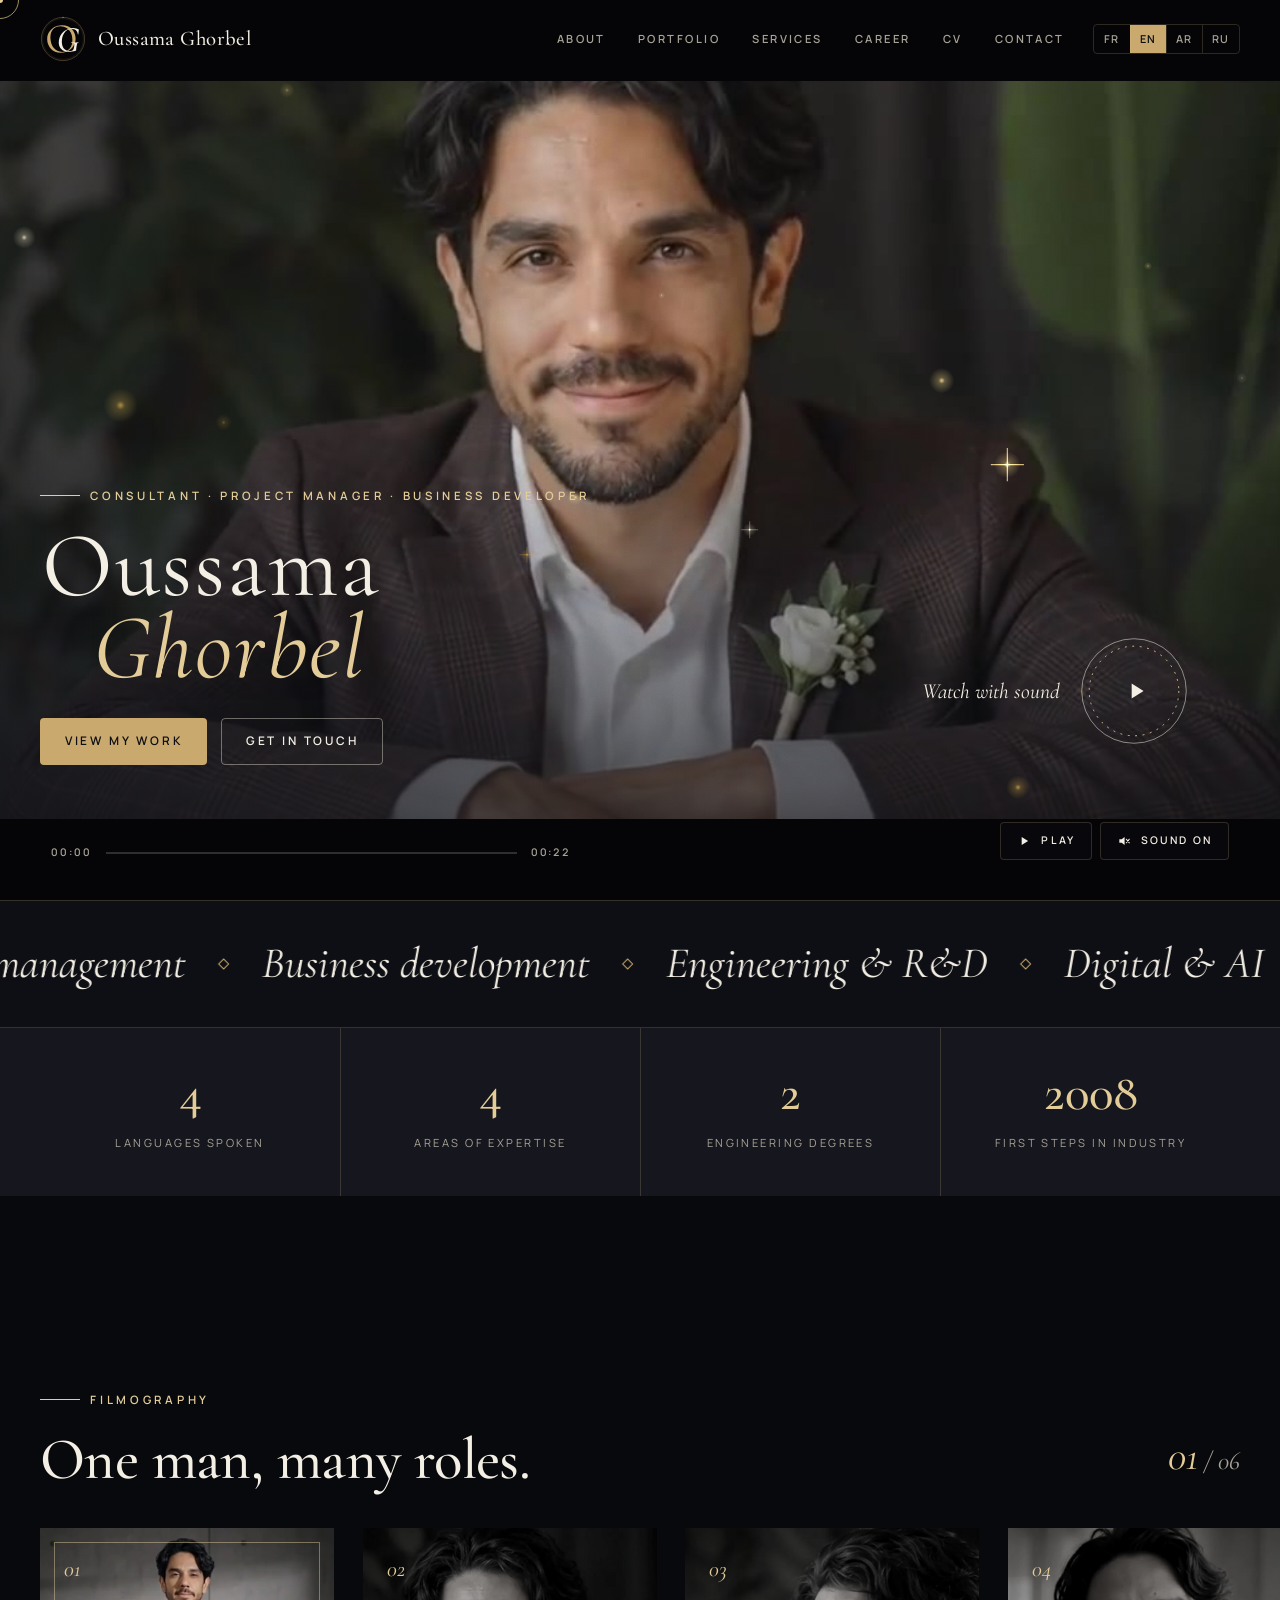
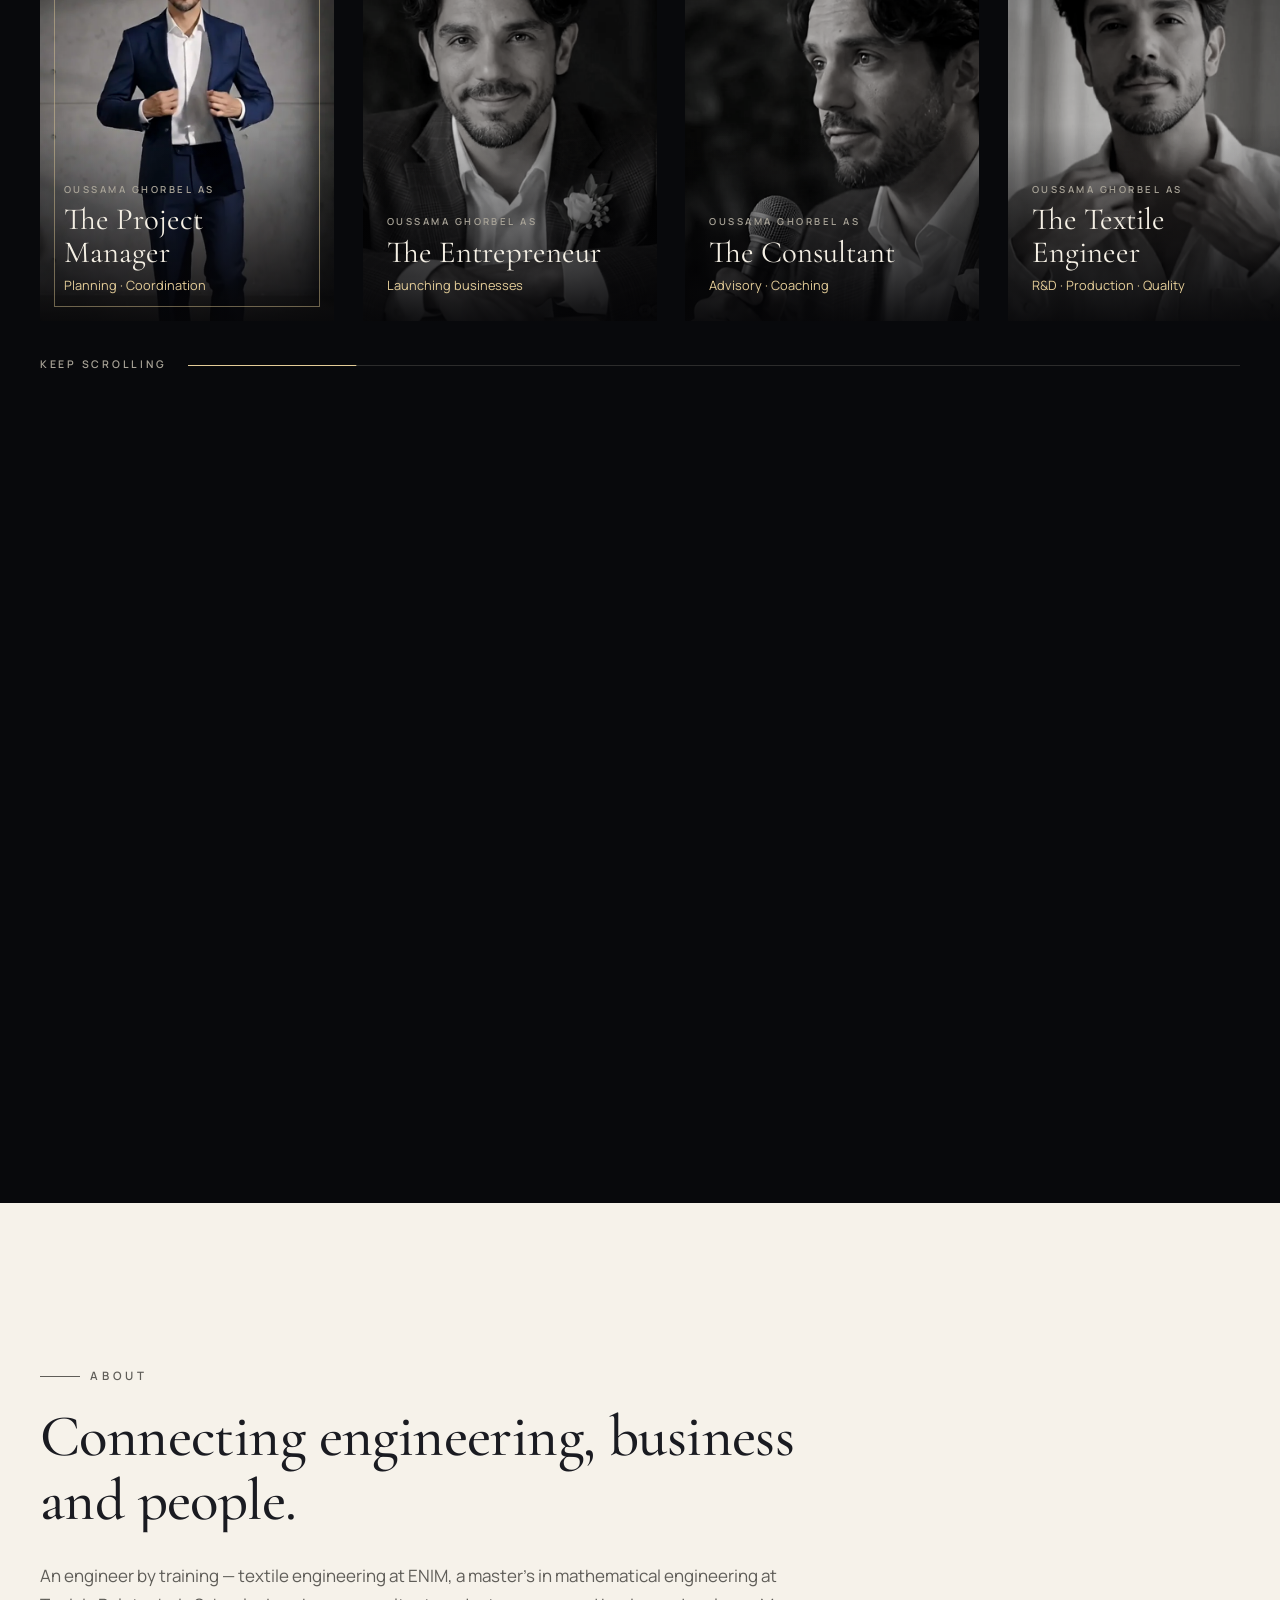
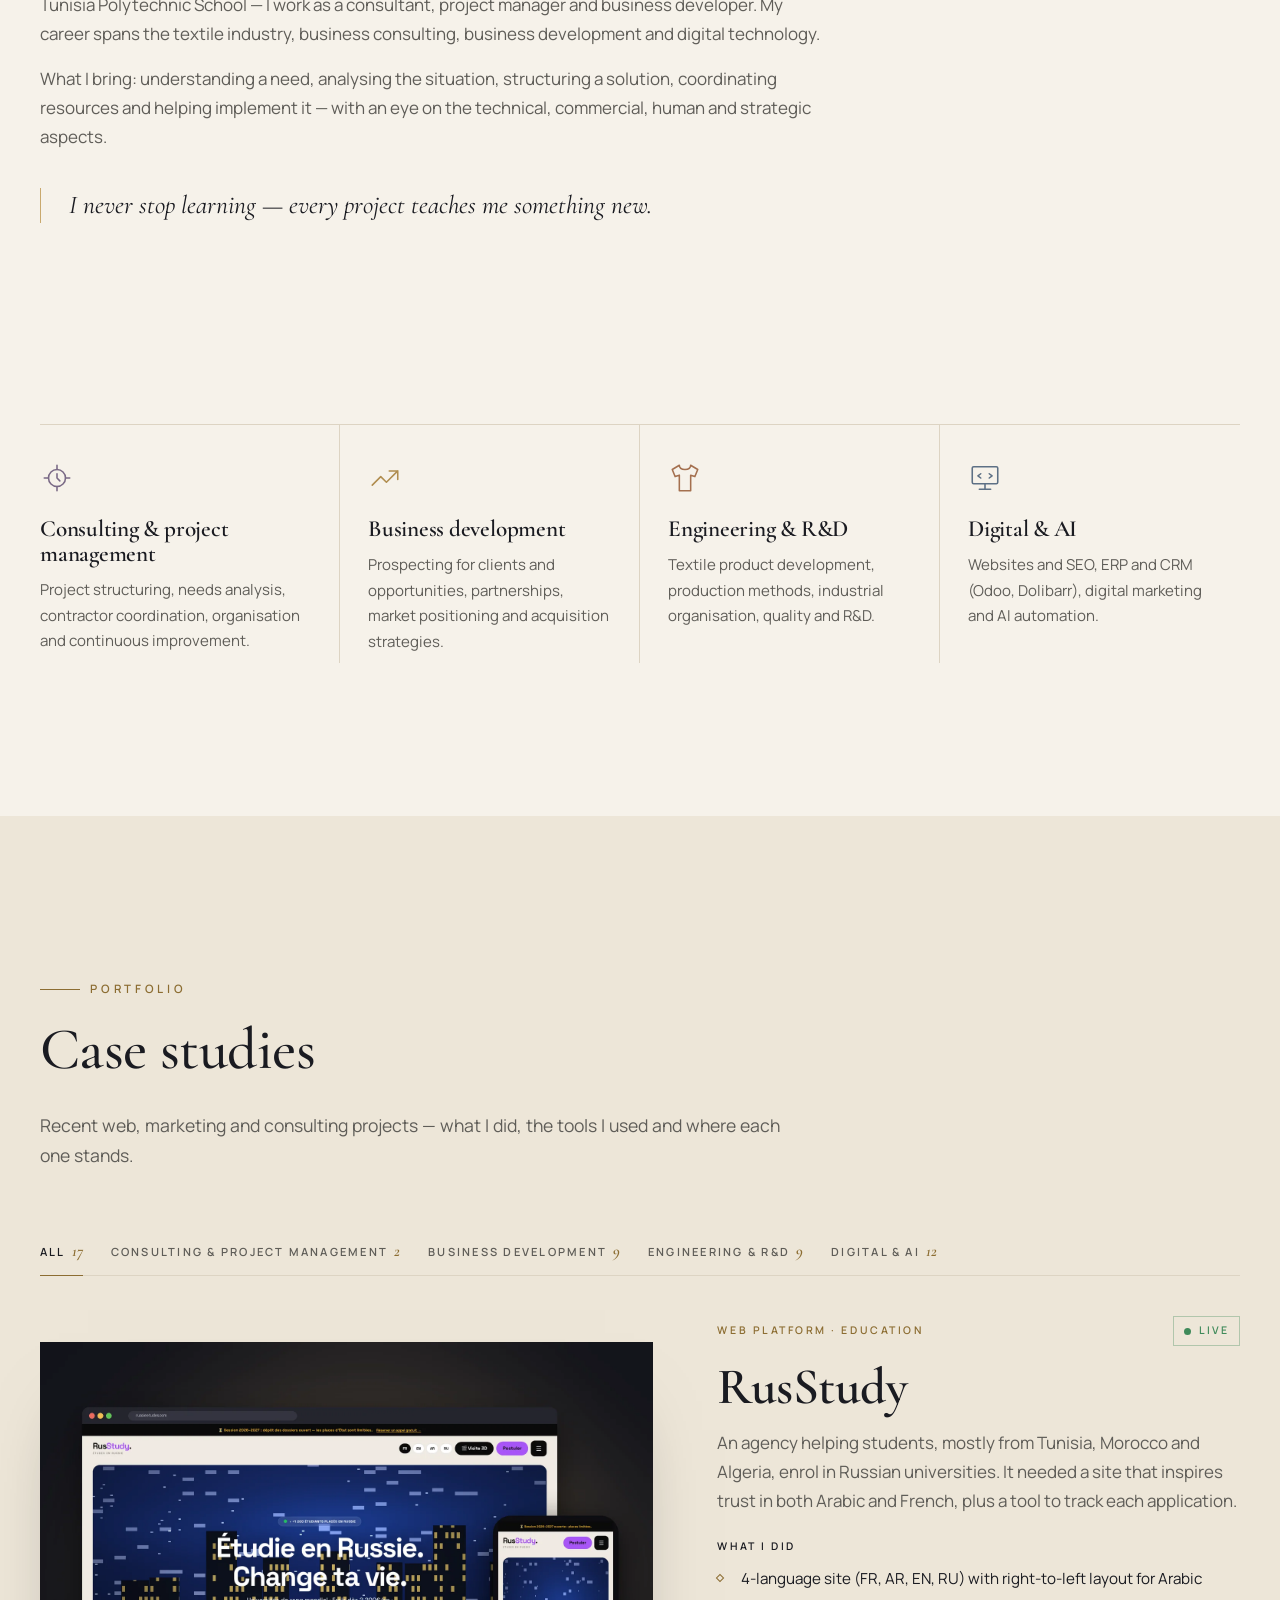
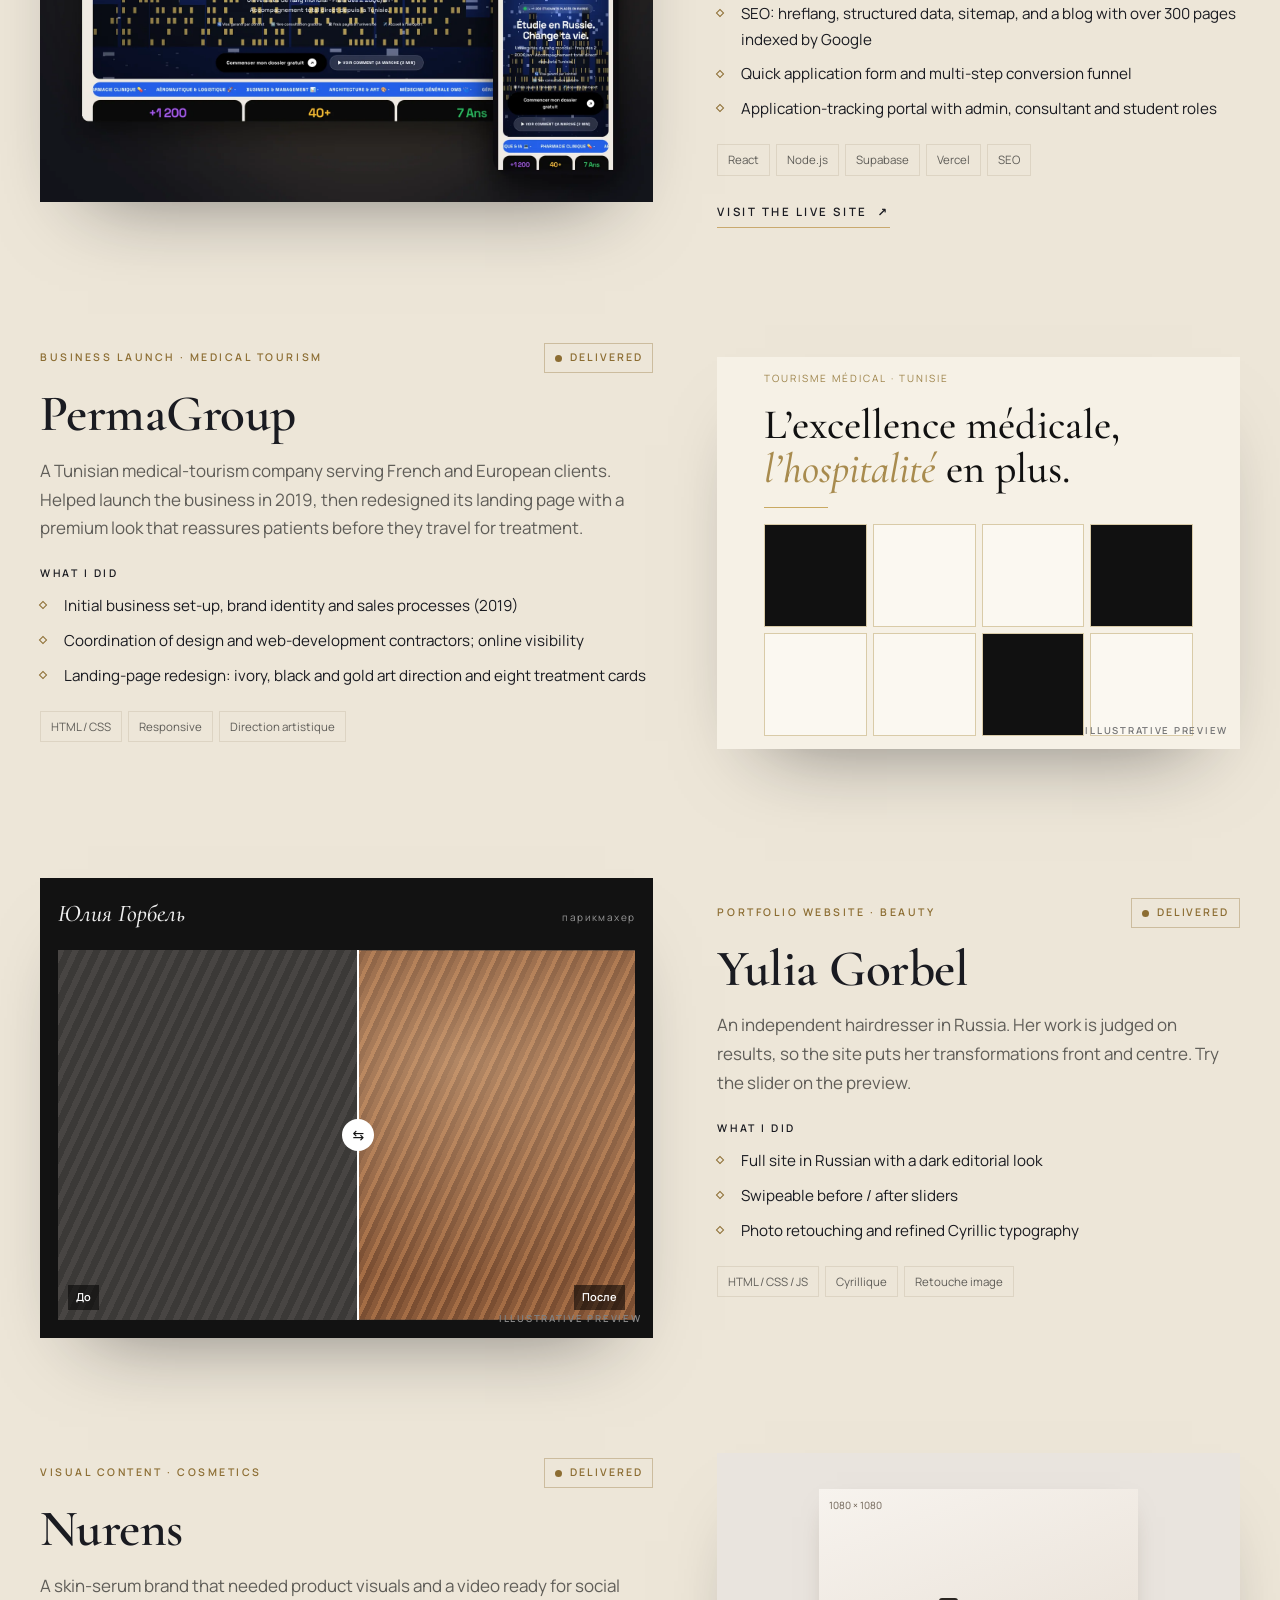
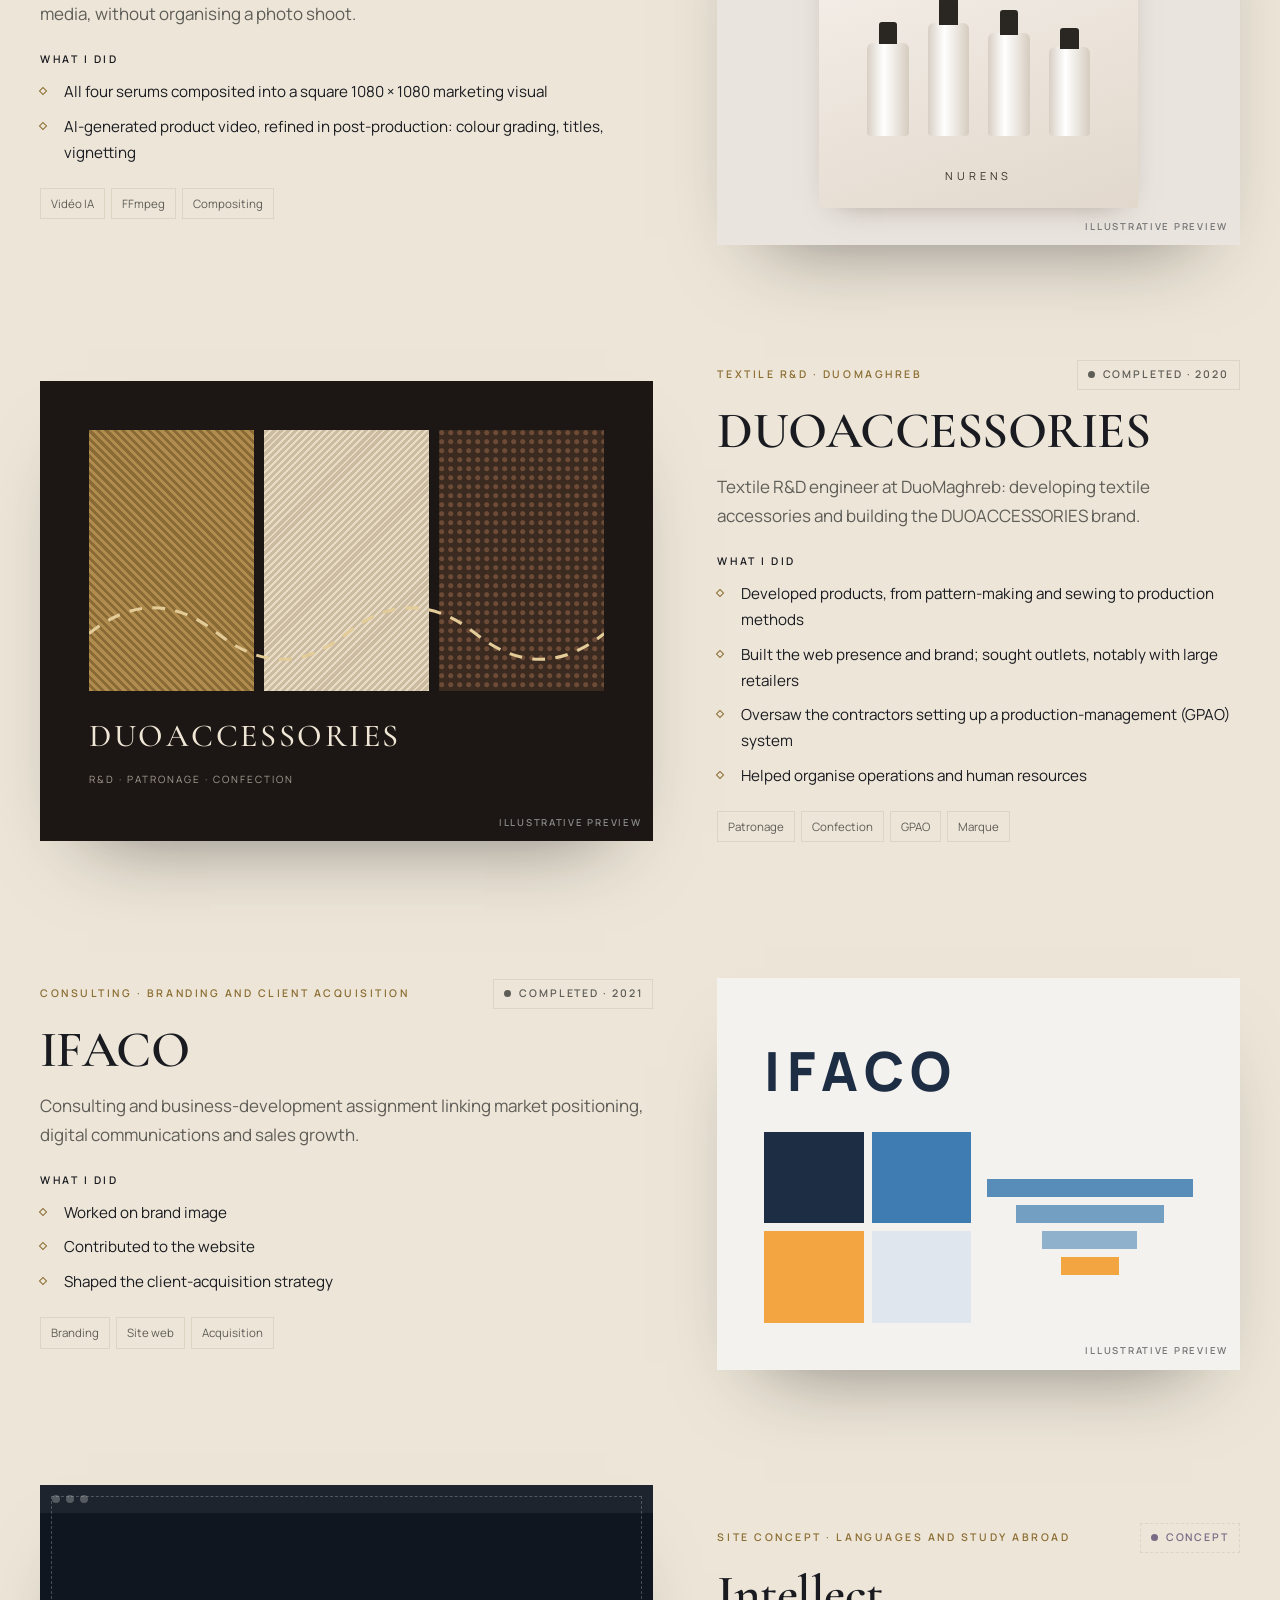
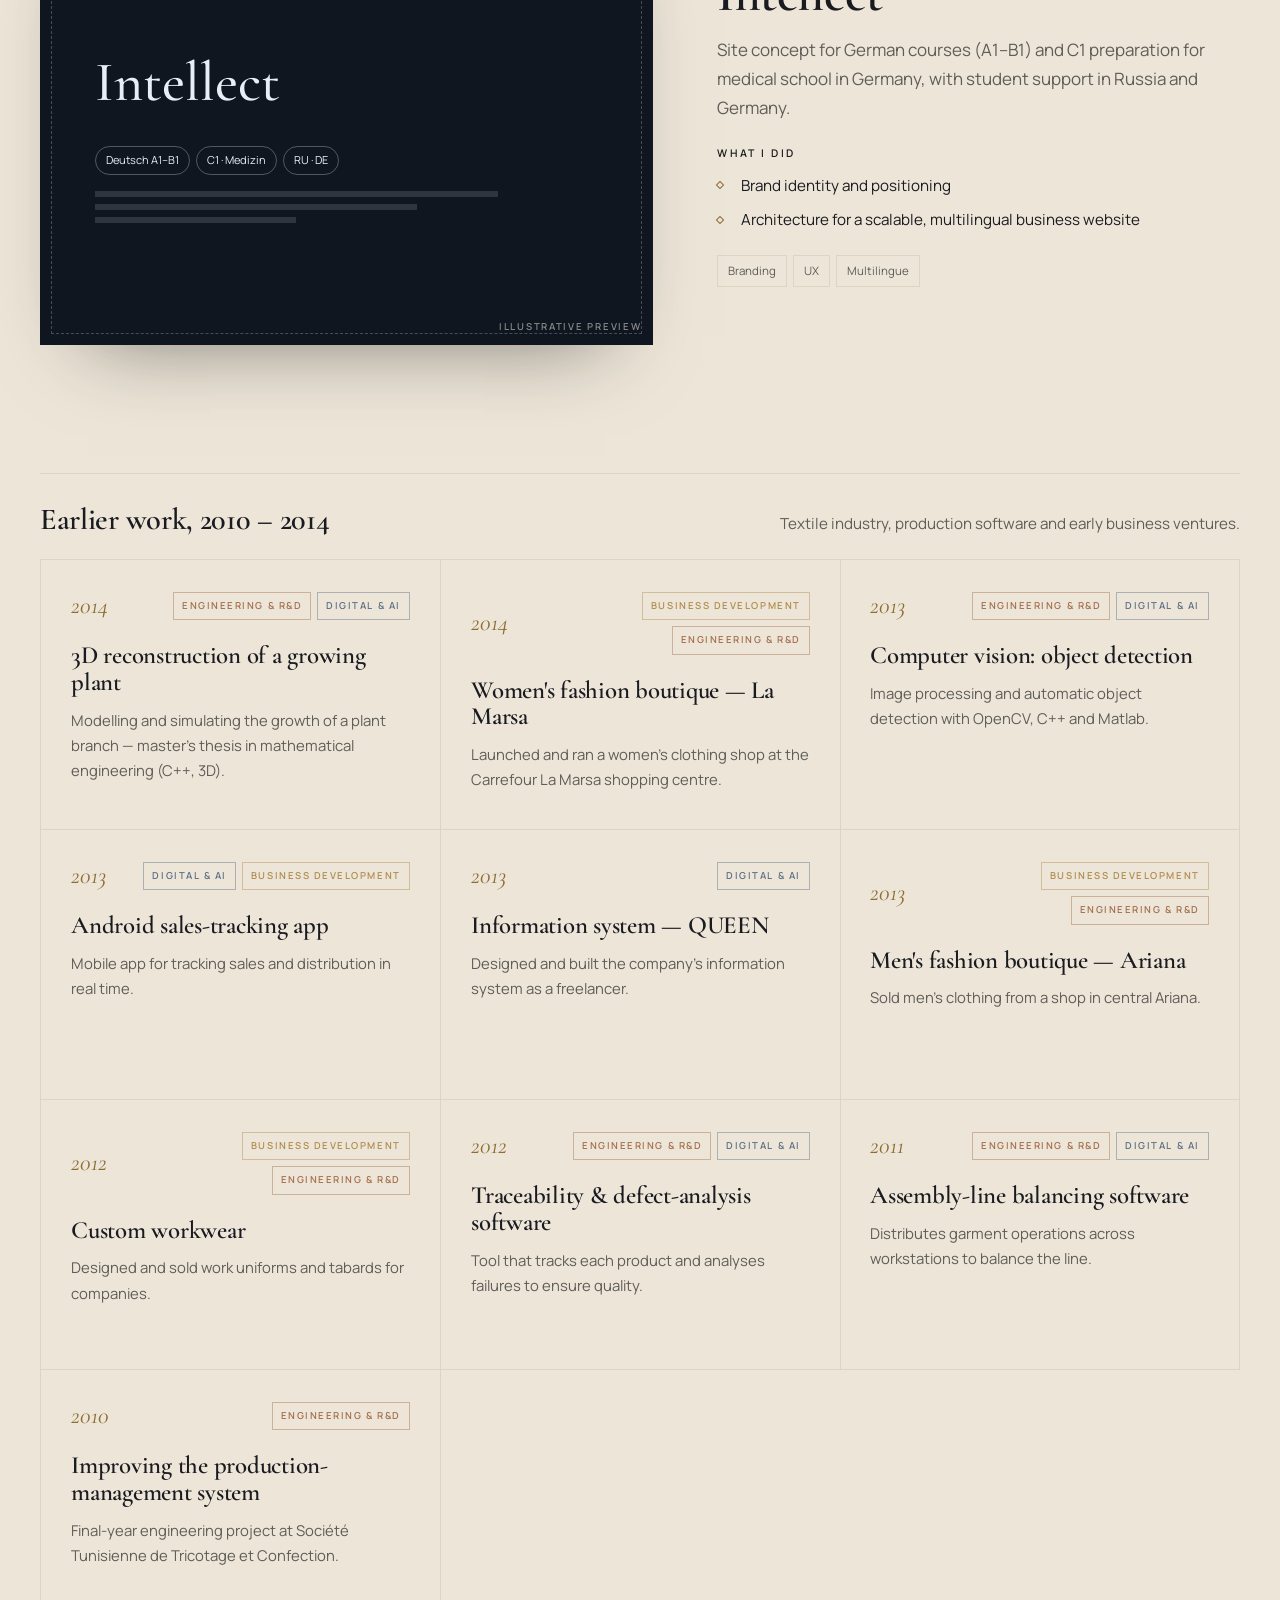
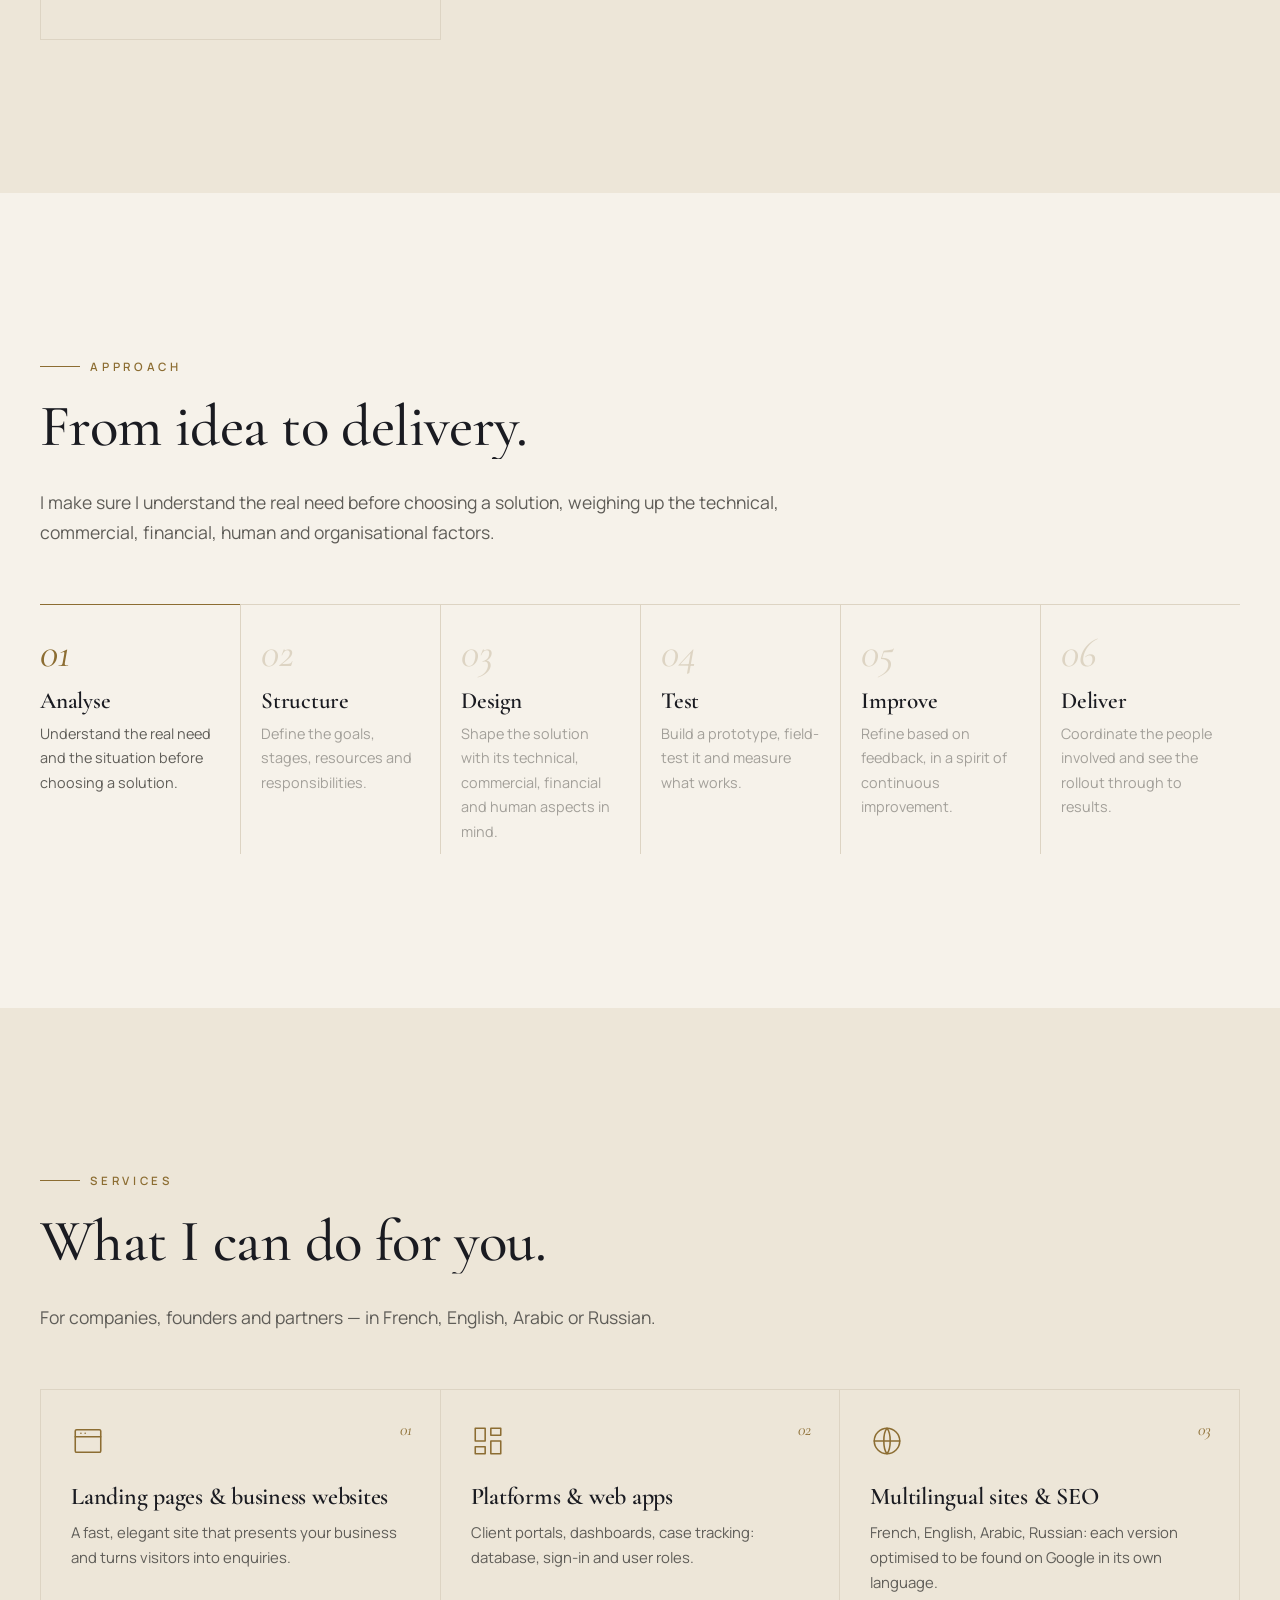
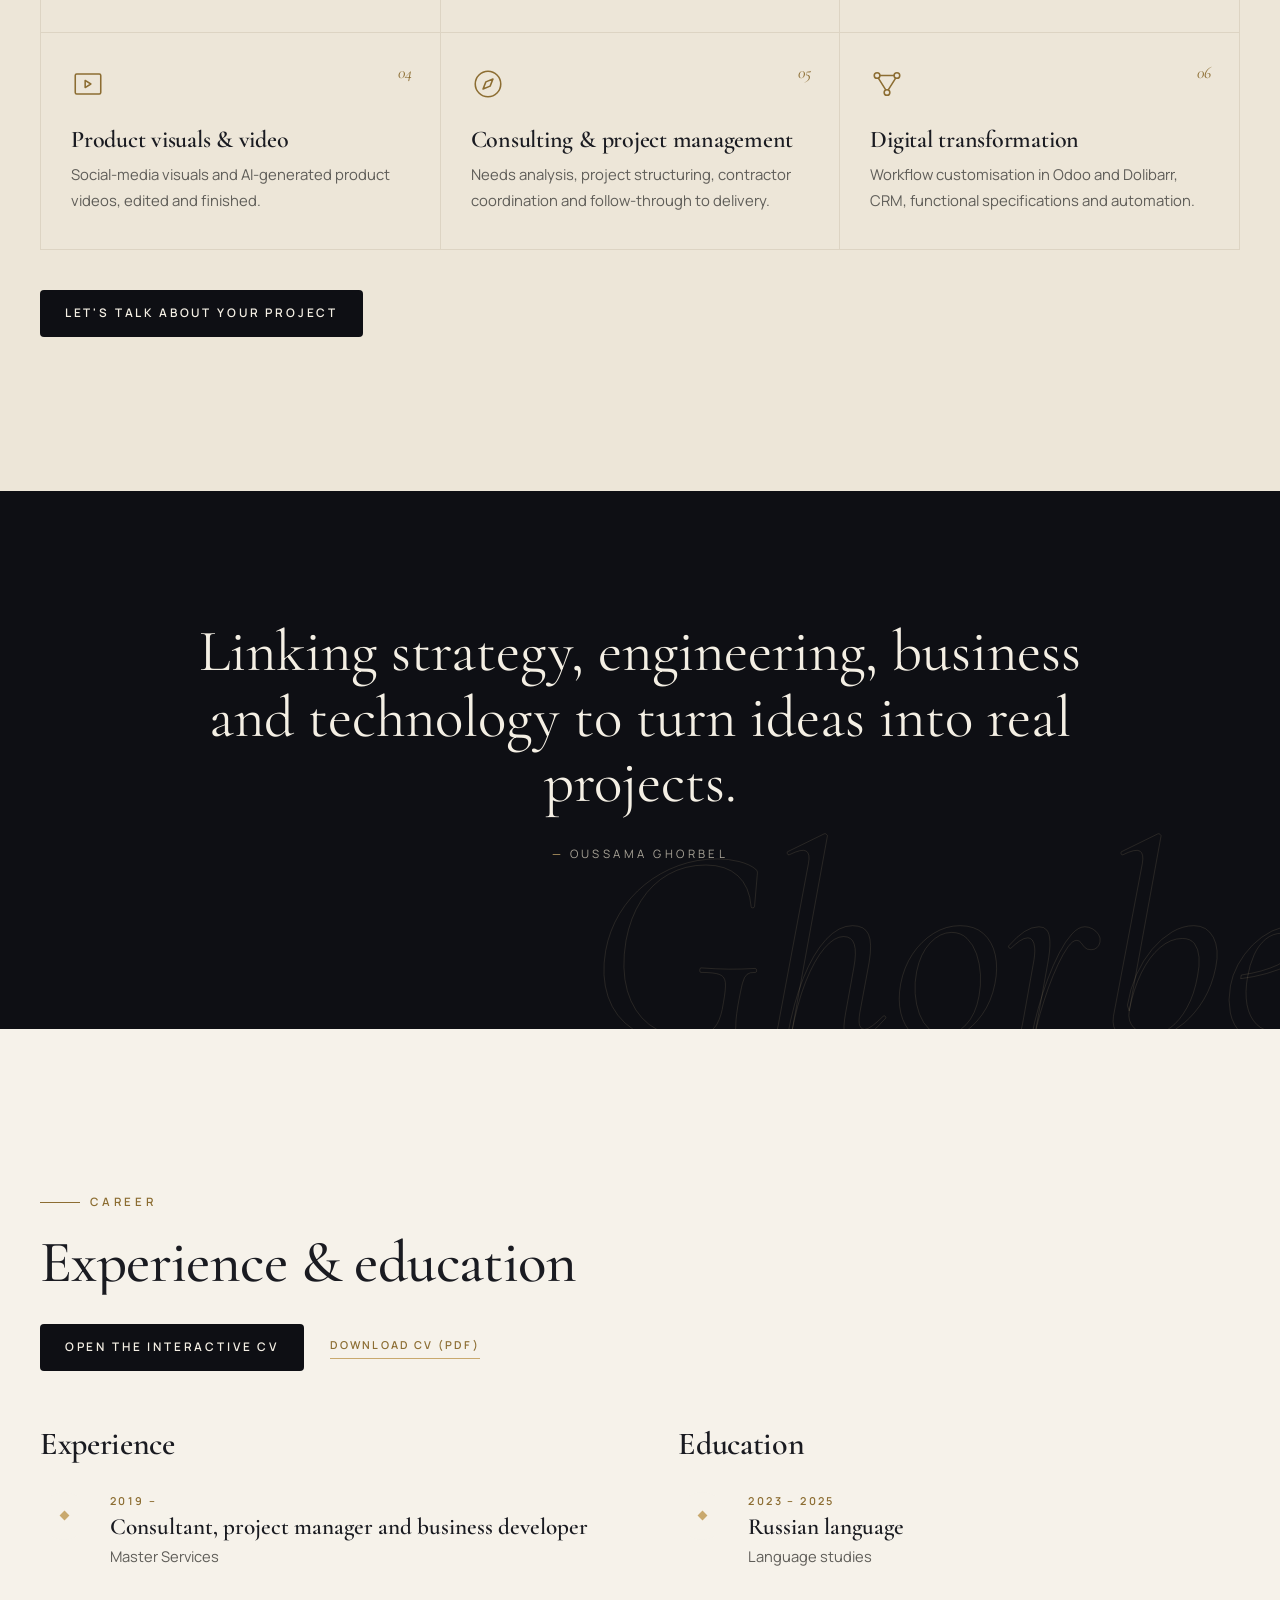
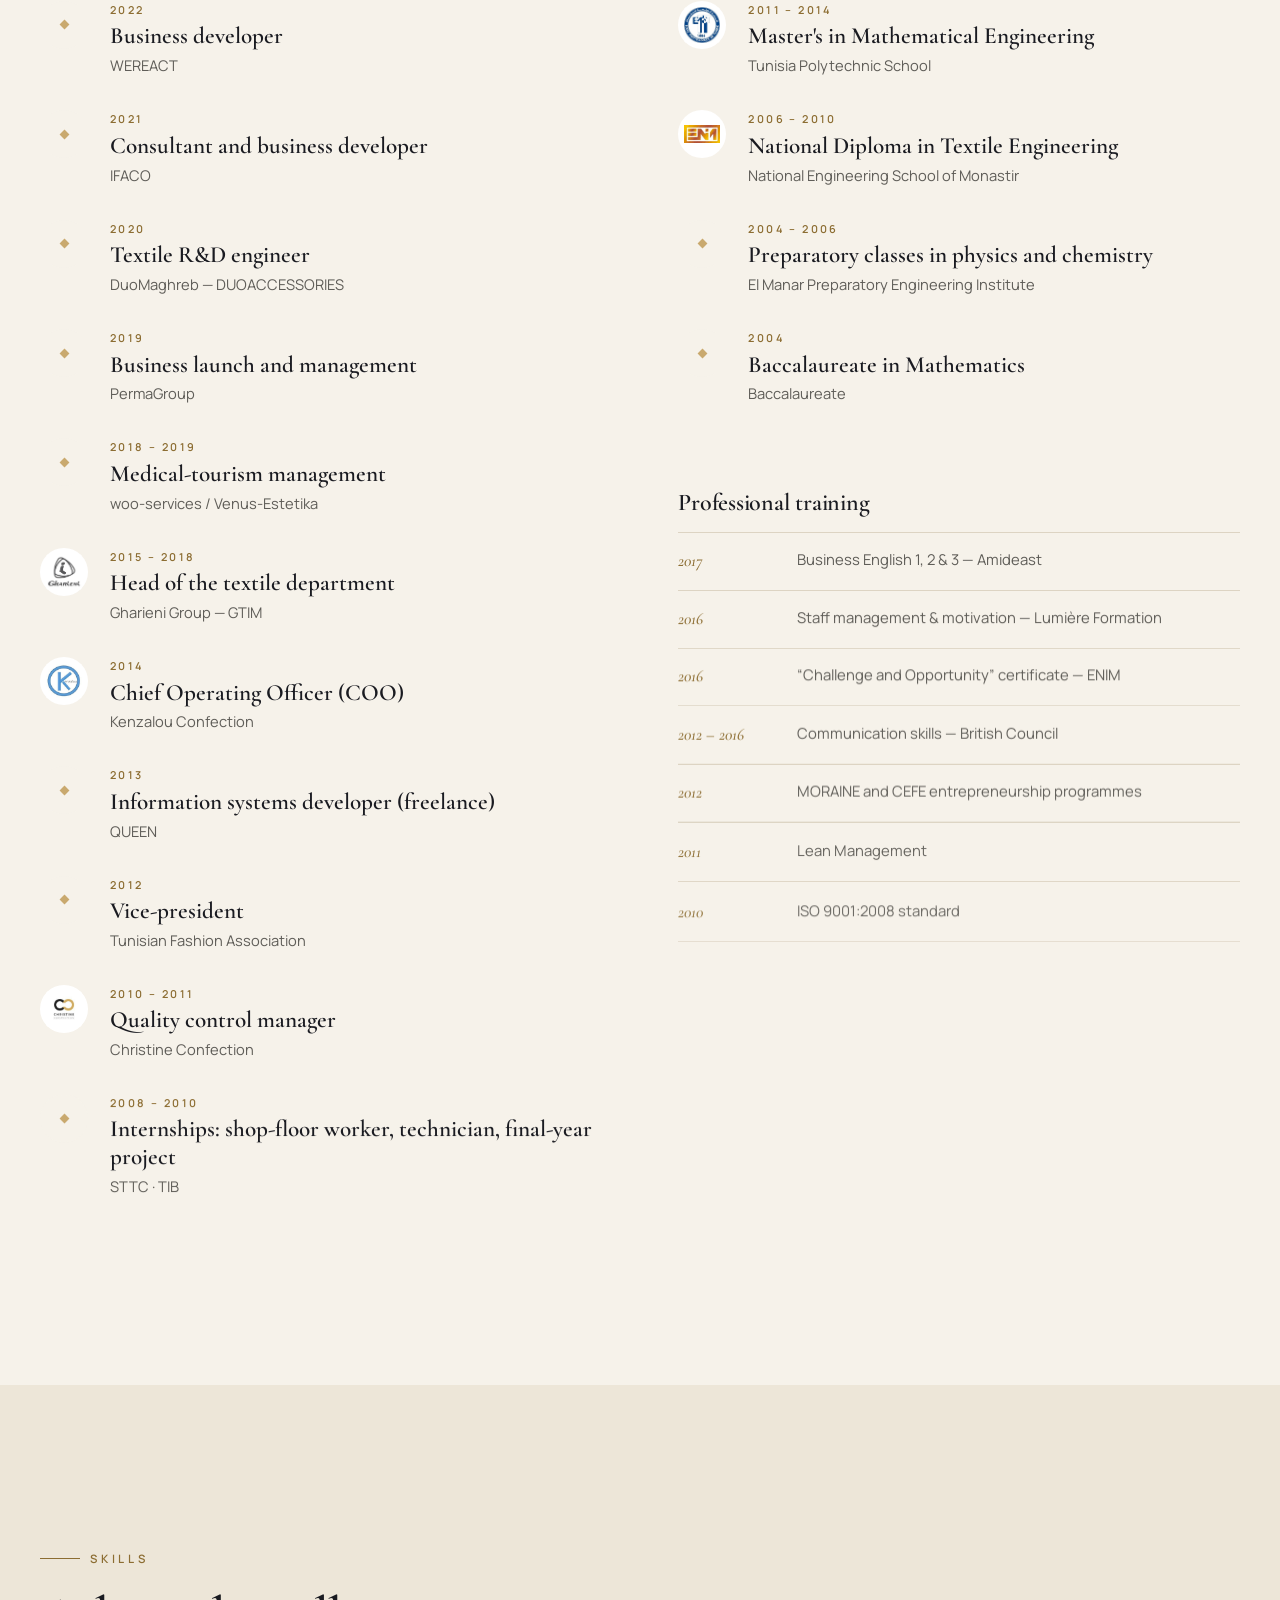
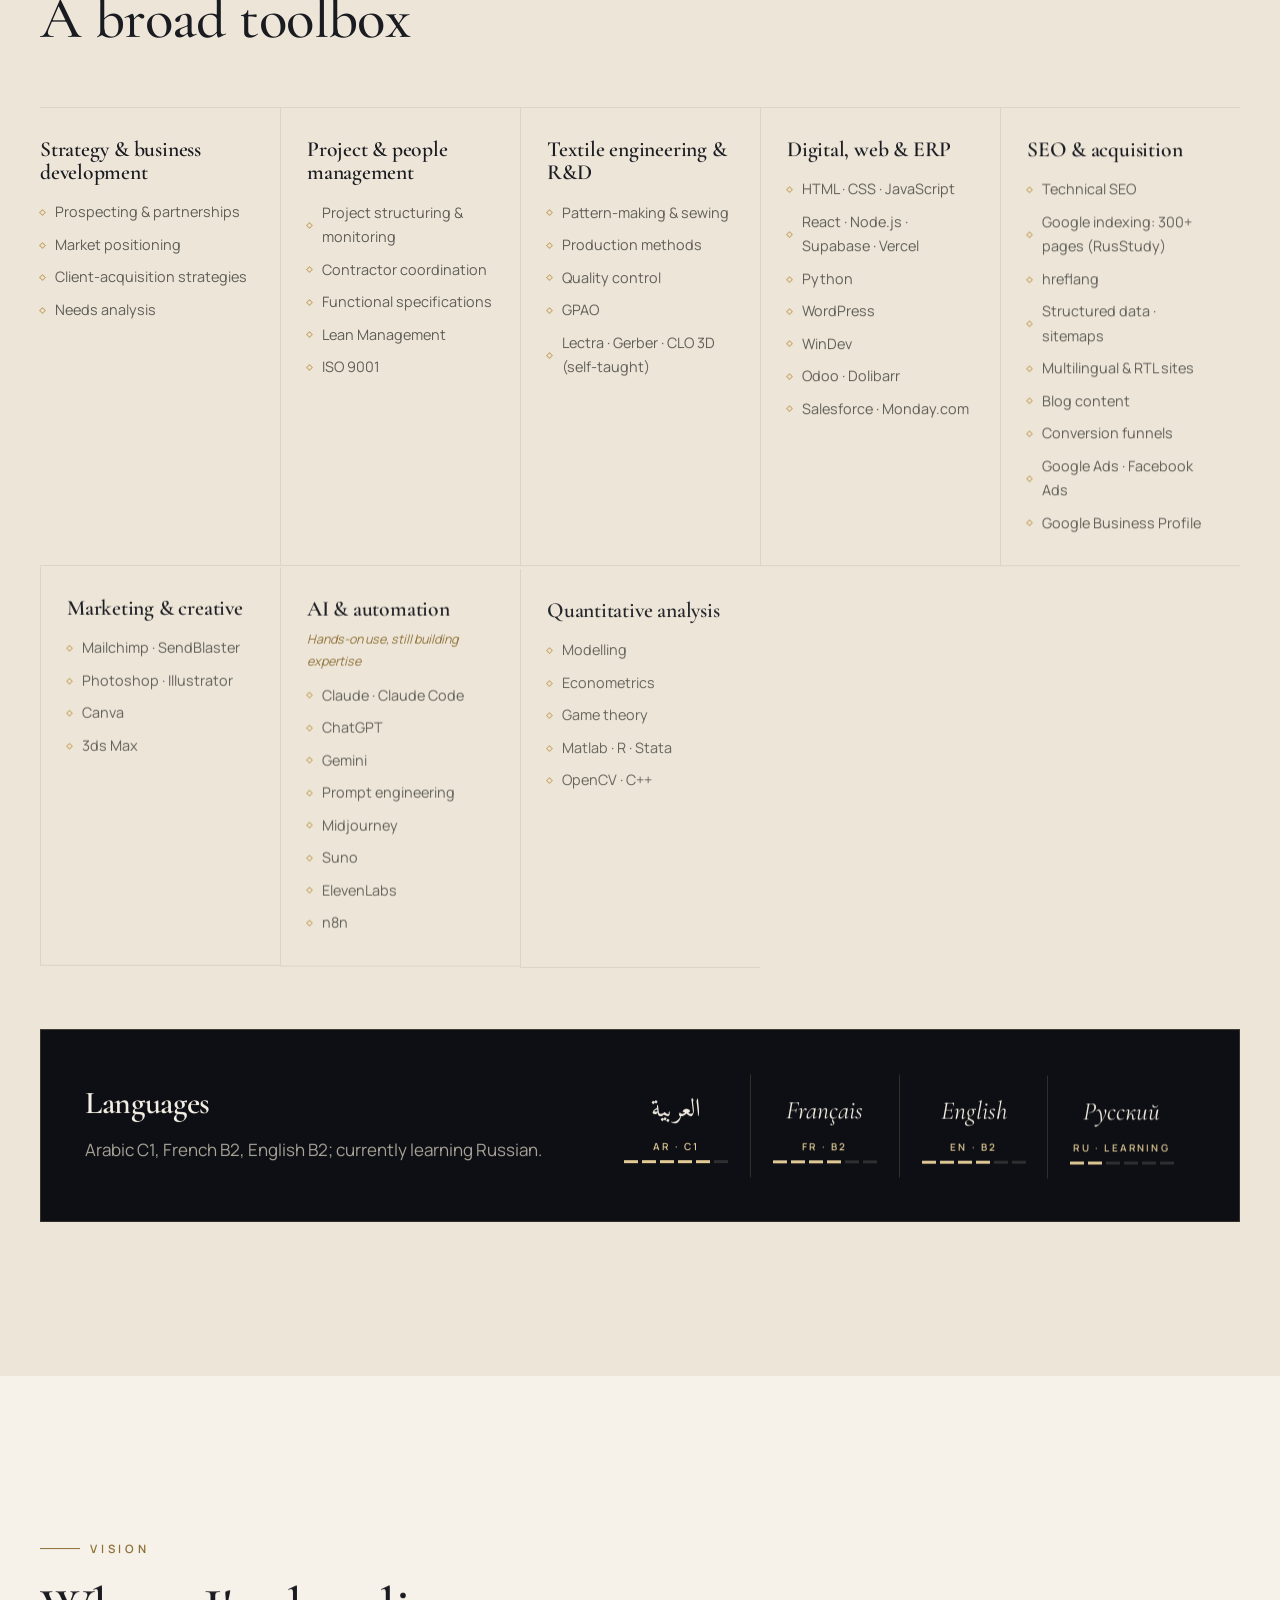
==== index.html @ 2fc05264 "Site portfolio/CV : reprise du contenu en production Reconstitué depuis le déploiement de production" ====
<!doctype html>
<html lang="fr" dir="ltr">
<head>
  <meta charset="utf-8">
  <meta name="viewport" content="width=device-width, initial-scale=1">
  <title>Oussama Ghorbel — Consultant, chef de projet, business developer</title>
  <meta name="description" content="Oussama Ghorbel, ingénieur textile et en mathématiques : conseil, gestion de projet, développement commercial, sites multilingues et SEO. Portfolio et CV en français, anglais, arabe et russe.">
  <link rel="canonical" href="https://oussamaghorbel.vercel.app/">
  <link rel="alternate" hreflang="fr" href="https://oussamaghorbel.vercel.app/?lang=fr">
  <link rel="alternate" hreflang="en" href="https://oussamaghorbel.vercel.app/?lang=en">
  <link rel="alternate" hreflang="ar" href="https://oussamaghorbel.vercel.app/?lang=ar">
  <link rel="alternate" hreflang="ru" href="https://oussamaghorbel.vercel.app/?lang=ru">
  <link rel="alternate" hreflang="x-default" href="https://oussamaghorbel.vercel.app/">
  <meta property="og:title" content="Oussama Ghorbel — Consultant, chef de projet, business developer">
  <meta property="og:description" content="Ingénierie textile · Conseil · Développement commercial · Digital. Français, English, العربية, Русский.">
  <meta property="og:image" content="https://oussamaghorbel.vercel.app/assets/img/og-image.jpg">
  <meta property="og:url" content="https://oussamaghorbel.vercel.app/">
  <meta property="og:type" content="website">
  <meta name="twitter:card" content="summary_large_image">
  <script type="application/ld+json">{"@context": "https://schema.org", "@type": "Person", "name": "Oussama Ghorbel", "jobTitle": "Consultant, project manager, business developer", "url": "https://oussamaghorbel.vercel.app/", "email": "mailto:master.services.ad.001@gmail.com", "image": "https://oussamaghorbel.vercel.app/assets/img/og-image.jpg", "address": {"@type": "PostalAddress", "addressLocality": "Tula", "addressCountry": "RU"}, "knowsLanguage": ["ar", "fr", "en", "ru"], "alumniOf": [{"@type": "CollegeOrUniversity", "name": "École Nationale d'Ingénieurs de Monastir"}, {"@type": "CollegeOrUniversity", "name": "École Polytechnique de Tunisie"}], "knowsAbout": ["Textile engineering", "Project management", "Business development", "SEO", "Multilingual websites", "Digital transformation"]}</script>
  <meta name="theme-color" content="#0e0f14">
  <link rel="icon" href="assets/img/favicon.svg" type="image/svg+xml">
  <link rel="preconnect" href="https://fonts.googleapis.com">
  <link rel="preconnect" href="https://fonts.gstatic.com" crossorigin>
  <link rel="stylesheet" href="https://fonts.googleapis.com/css2?family=Cormorant+Garamond:ital,wght@0,400;0,500;0,600;1,400;1,500&family=Manrope:wght@400;500;600;700&family=Amiri:wght@400;700&family=Noto+Kufi+Arabic:wght@400;600&display=swap">
  <link rel="stylesheet" href="assets/css/site.css">
  <link rel="stylesheet" href="assets/css/motion.css">
  <script>document.documentElement.classList.add("js");</script>
</head>
<body>
  <div class="loader" id="loader" aria-hidden="true">
    <div class="loader__inner">
      <svg class="loader__logo" viewBox="0 0 100 100">
        <circle class="draw draw--ring" cx="50" cy="50" r="47" pathLength="1"/>
        <path class="draw draw--o" d="M44.925925925925924 80.0Q38.25925925925926 80.0 32.842592592592595 77.63888888888889Q27.425925925925927 75.27777777777777 23.583333333333336 71.11111111111111Q19.74074074074074 66.94444444444444 17.65740740740741 61.52777777777778Q15.574074074074076 56.111111111111114 15.574074074074076 50.0Q15.574074074074076 42.5 18.49074074074074 36.85185185185185Q21.40740740740741 31.203703703703702 26.22222222222222 27.453703703703702Q31.037037037037038 23.703703703703702 36.77777777777778 21.85185185185185Q42.51851851851852 20.0 48.166666666666664 20.0Q55.01851851851852 20.0 60.43518518518518 22.453703703703702Q65.85185185185185 24.907407407407405 69.64814814814815 29.074074074074073Q73.44444444444444 33.24074074074074 75.43518518518519 38.51851851851852Q77.42592592592592 43.7962962962963 77.42592592592592 49.35185185185185Q77.42592592592592 55.83333333333333 74.83333333333333 61.388888888888886Q72.24074074074073 66.94444444444444 67.75 71.11111111111111Q63.25925925925926 75.27777777777777 57.37962962962963 77.63888888888889Q51.5 80.0 44.925925925925924 80.0ZM48.20370031286169 78.0555499041522Q54.42590671115451 78.0555499041522 59.462929054542826 75.05555046929254Q64.49995139793114 72.05555103443287 67.45364605938947 66.20370087800202Q70.4073407208478 60.35185072157118 70.4073407208478 51.96296409324363Q70.4073407208478 43.222226743344905 67.18512810601129 36.518523604781535Q63.96291549117477 29.814820466218173 58.11107946325231 25.97222787362558Q52.25924343532986 22.12963528103299 44.314817075376155 22.12963528103299Q34.03706755461516 22.12963528103299 28.314863416883682 28.740743001302086Q22.5926592791522 35.35185072157118 22.5926592791522 46.79629290545428Q22.5926592791522 53.33333333333333 24.425988656503183 59.02777777777777Q26.259318033854164 64.72222222222221 29.675975658275462 69.00925812897859Q33.09263328269676 73.29629403573495 37.78706472891348 75.67592196994357Q42.481496175130204 78.0555499041522 48.20370031286169 78.0555499041522Z" pathLength="1"/>
        <path class="draw draw--g" d="M62.239083421740595 77.8Q54.17657856153371 77.8 49.02653080717535 74.36198928267868Q43.87648305281699 70.92397856535736 41.889722821516344 65.06124465377243Q39.90296259021571 59.19851074218751 41.21287096966449 51.924341159396704Q42.24805615484968 46.2626764368128 45.11870333095645 41.53466960765698Q47.98935050706322 36.806662778501156 52.2176818963138 33.37860819498698Q56.446013285564376 29.950553611472806 61.62990023037052 28.075276805736404Q66.81378717517666 26.200000000000003 72.47545189776056 26.200000000000003Q75.84776962869951 26.200000000000003 78.90356395604687 26.920647176106772Q81.95935828339424 27.641294352213542 83.74704444062081 28.90341717755353Q84.26065652377329 29.353321668836806 84.296490829148 29.671840187355325Q84.3323251345227 29.990358705873845 84.25269550489308 30.73489865903501L83.32898402485836 40.13520462601274Q83.24935439522874 40.41788883915654 82.84722573764049 40.41788883915654Q82.44509708005222 40.41788883915654 82.40926277467752 40.13520462601274Q81.66869361054268 34.330202681929975 78.29637587960373 31.17288106282552Q74.92405814866478 28.015559443721067 69.26239342608088 28.015559443721067Q63.65250448745964 28.015559443721067 59.27886020261082 30.59356627287688Q54.90521591776201 33.171573102032696 52.00670517557451 37.90356044062862Q49.108194433387006 42.63554777922454 47.97745758081177 49.02184018735532Q46.651627163602576 57.20777000144676 48.32185427089786 63.353188126175496Q49.99208137819314 69.49860625090423 54.16864670389482 72.90078266285084Q58.345212029596496 76.30295907479746 64.4727032812241 76.30295907479746Q67.50259999617636 76.30295907479746 69.4415746733682 75.53254095006872Q71.38054935056005 74.76212282533999 72.49336905044792 72.70966960765698Q73.6061887503358 70.65721638997397 74.1357228712487 66.81111111111112Q74.78072092716594 62.988888888888894 74.58960787197208 61.19722222222222Q74.39849481677821 59.40555555555556 72.83178039575319 58.848148148148155Q71.26506597472815 58.290740740740745 67.6021030117652 58.290740740740745Q67.20395486361704 58.290740740740745 67.24376967843186 57.653703703703705Q67.28358449324668 57.016666666666666 67.6021030117652 57.016666666666666Q72.06535250087833 57.33518518518519 75.79401817063744 57.375Q79.52268384039655 57.41481481481482 83.66741481099118 57.175925925925924Q83.95009902413499 57.175925925925924 84.00783099163715 57.733333333333334Q84.06556295913933 58.290740740740745 83.66741481099118 58.290740740740745Q82.28186703176664 58.211111111111116 81.58511263271427 58.80833333333334Q80.88835823366189 59.40555555555556 80.43845374237861 61.3962962962963Q79.98854925109535 63.38703703703704 79.26392156554846 67.60740740740741Q78.86577341740032 70.23518518518519 78.76424612564324 71.50925925925927Q78.66271883388615 72.78333333333333 78.66669934332624 73.38055555555556Q78.67067985276634 73.97777777777779 78.5114205935071 74.61481481481482Q78.43179096387746 75.0925925925926 78.25063404249074 75.25185185185185Q78.06947712110403 75.41111111111111 77.59169934332624 75.57037037037037Q73.83715550199958 76.52592592592593 69.82182510965654 77.16296296296296Q65.80649471731351 77.8 62.239083421740595 77.8Z" pathLength="1"/>
      </svg>
      <span class="loader__count"><span id="loaderCount">0</span>%</span>
    </div>
  </div>
  <div class="cursor" aria-hidden="true"><span class="cursor__ring"></span><span class="cursor__dot"></span></div>

  <div class="progress" aria-hidden="true"><i id="pageProgress"></i></div>
  <a class="skip" href="#main">Aller au contenu</a>

  <header class="nav" id="top">
    <div class="wrap nav__inner">
      <a class="brand" href="#top" aria-label="Oussama Ghorbel">
        <img class="brand__mark" src="assets/img/logo.svg" alt="" width="46" height="46">
        <span class="brand__name">Oussama Ghorbel</span>
      </a>
      <nav class="nav__links" id="menu" aria-label="Navigation principale">
        <a href="#about" data-i18n="nav.about">À propos</a>
        <a href="#portfolio" data-i18n="nav.portfolio">Portfolio</a>
        <a href="#services" data-i18n="nav.services">Services</a>
        <a href="#journey" data-i18n="nav.journey">Parcours</a>
        <a href="cv/" class="nav__cv" data-i18n="nav.cv">CV</a>
        <a href="#contact" data-i18n="nav.contact">Contact</a>
      </nav>
      <div class="nav__tools">
        <div class="lang" role="group" aria-label="Langue / Language">
          <button type="button" data-lang="fr" lang="fr">FR</button>
          <button type="button" data-lang="en" lang="en">EN</button>
          <button type="button" data-lang="ar" lang="ar">AR</button>
          <button type="button" data-lang="ru" lang="ru">RU</button>
        </div>
        <button class="burger" type="button" aria-controls="menu" aria-expanded="false" aria-label="Menu">
          <span></span><span></span>
        </button>
      </div>
    </div>
  </header>

  <main id="main">
    <!-- HERO -->
    <section class="hero" id="hero">
      <div class="hero__media" data-depth="0.35">
        <video class="hero__video" id="heroVideo" muted loop playsinline autoplay preload="auto"
               poster="assets/video/showreel-poster.jpg"
               data-src="assets/video/showreel.mp4" data-src-mobile="assets/video/showreel-mobile.mp4"
               aria-label="Vidéo de présentation d'Oussama Ghorbel"></video>
      </div>
      <div class="hero__veil" aria-hidden="true"></div>
      <div class="hero__grain" aria-hidden="true"></div>
      <div class="hero__bar hero__bar--top" aria-hidden="true"></div>
      <div class="hero__bar hero__bar--bottom" aria-hidden="true"></div>
      <canvas class="hero__spark" id="sparkFront" aria-hidden="true"></canvas>
      <div class="wrap hero__content">
        <p class="kicker hero__in" data-i18n="hero.kicker">Ingénieur textile · Ingénieur en mathématiques · Entrepreneur</p>
        <h1 class="hero__name" aria-label="Oussama Ghorbel">
          <span class="line" data-split>Oussama</span>
          <span class="line line--gold" data-split>Ghorbel</span>
        </h1>
        <div class="hero__cta hero__in">
          <a class="btn btn--primary magnetic" href="#portfolio"><span data-i18n="hero.cta.work">Voir mes travaux</span></a>
          <a class="btn btn--ghost magnetic" href="#contact"><span data-i18n="hero.cta.contact">Me contacter</span></a>
        </div>
      </div>
      <button type="button" class="hero__watch hero__in magnetic" id="heroWatch">
        <span class="hero__watch-ring" aria-hidden="true">
          <svg viewBox="0 0 120 120"><circle cx="60" cy="60" r="56"/><circle class="dash" cx="60" cy="60" r="48"/></svg>
          <span class="hero__watch-icon"><svg viewBox="0 0 24 24"><path d="M8 5l11 7-11 7z"/></svg></span>
        </span>
        <span class="hero__watch-label" data-i18n="hero.watch">Regarder avec le son</span>
      </button>
      <div class="hero__timeline hero__in" aria-hidden="true">
        <span class="hero__time" id="heroTime">00:00</span>
        <span class="hero__progress"><i id="heroProgress"></i></span>
        <span class="hero__time" id="heroDur">00:22</span>
      </div>
      <div class="hero__controls hero__in">
        <button type="button" class="vbtn" id="heroPlay" aria-pressed="false">
          <svg viewBox="0 0 24 24" aria-hidden="true"><path class="i-play" d="M8 5l11 7-11 7z"/><path class="i-pause" d="M7 5h4v14H7zM13 5h4v14h-4z"/></svg>
          <span data-i18n="video.pause">Pause</span>
        </button>
        <button type="button" class="vbtn" id="heroSound" aria-pressed="false">
          <svg viewBox="0 0 24 24" aria-hidden="true"><path d="M4 9h4l5-4v14l-5-4H4z"/><path class="i-wave" d="M16 8.5a5 5 0 010 7M18.5 6a8.5 8.5 0 010 12"/><path class="i-mute" d="M16 9l5 6M21 9l-5 6"/></svg>
          <span data-i18n="video.sound">Activer le son</span>
        </button>
      </div>
    </section>

    <!-- MARQUEE -->
    <div class="marquee" aria-hidden="true">
      <div class="marquee__track" id="marquee"></div>
    </div>

    <!-- STATS -->
    <section class="stats" aria-label="Chiffres clés">
      <div class="wrap stats__grid">
        <div class="stat"><strong>4</strong><span data-i18n="stats.languages">langues parlées</span></div>
        <div class="stat"><strong>4</strong><span data-i18n="stats.domains">domaines d'expertise</span></div>
        <div class="stat"><strong>2</strong><span data-i18n="stats.degrees">diplômes d'ingénierie</span></div>
        <div class="stat"><strong>2008</strong><span data-i18n="stats.since">premiers pas dans l'industrie</span></div>
      </div>
    </section>

    <!-- ROLES -->
    <section class="roles" id="roles" aria-labelledby="rolesTitle">
      <div class="roles__pin">
        <div class="wrap roles__head">
          <div>
            <p class="kicker" data-i18n="roles.kicker">Filmographie</p>
            <h2 id="rolesTitle" data-i18n="roles.title">Un homme, plusieurs rôles.</h2>
          </div>
          <p class="roles__count" aria-hidden="true"><span id="rolesIndex">01</span> / <span id="rolesTotal">06</span></p>
        </div>
        <div class="roles__viewport">
          <div class="roles__track" id="rolesTrack"></div>
        </div>
        <div class="wrap roles__foot">
          <span class="roles__hint" data-i18n="roles.hint">Faites défiler</span>
          <span class="roles__bar" aria-hidden="true"><i id="rolesBar"></i></span>
        </div>
      </div>
    </section>

    <!-- ABOUT -->
    <section class="section" id="about">
      <div class="wrap about">
        <div class="about__text reveal">
          <p class="kicker" data-i18n="about.kicker">À propos</p>
          <h2 data-i18n="about.title">Un profil hybride, au croisement de plusieurs mondes</h2>
          <p data-i18n="about.p1"></p>
          <p data-i18n="about.p2"></p>
          <blockquote data-i18n="about.quote">Je n'arrête jamais d'apprendre : chaque projet est une nouvelle école.</blockquote>
        </div>
        <div class="domains">
          <article class="domain reveal" data-domain="consulting">
            <span class="domain__icon" aria-hidden="true">
              <svg viewBox="0 0 24 24"><path d="M12 3v3M12 18v3M3 12h3M18 12h3"/><circle cx="12" cy="12" r="6"/><path d="M12 9v3l2 2"/></svg>
            </span>
            <h3 data-domain-label="consulting"></h3>
            <p data-i18n="domain.consulting"></p>
          </article>
          <article class="domain reveal" data-domain="business">
            <span class="domain__icon" aria-hidden="true">
              <svg viewBox="0 0 24 24"><path d="M3 17l6-6 4 4 8-8M15 7h6v6"/></svg>
            </span>
            <h3 data-domain-label="business"></h3>
            <p data-i18n="domain.business"></p>
          </article>
          <article class="domain reveal" data-domain="engineering">
            <span class="domain__icon" aria-hidden="true">
              <svg viewBox="0 0 24 24"><path d="M8 3l-5 3 2 5 3-1v11h8V10l3 1 2-5-5-3c0 2-1.5 3-4 3S8 5 8 3z"/></svg>
            </span>
            <h3 data-domain-label="engineering"></h3>
            <p data-i18n="domain.engineering"></p>
          </article>
          <article class="domain reveal" data-domain="digital">
            <span class="domain__icon" aria-hidden="true">
              <svg viewBox="0 0 24 24"><rect x="3" y="4" width="18" height="12" rx="1"/><path d="M8 20h8M12 16v4M9 9l-2 1.5L9 12M15 9l2 1.5-2 1.5"/></svg>
            </span>
            <h3 data-domain-label="digital"></h3>
            <p data-i18n="domain.digital"></p>
          </article>
        </div>
      </div>
    </section>

    <!-- PORTFOLIO -->
    <section class="section section--alt" id="portfolio">
      <div class="wrap">
        <header class="section__head reveal">
          <p class="kicker" data-i18n="portfolio.kicker">Portfolio</p>
          <h2 data-i18n="portfolio.title">Études de cas</h2>
          <p class="section__lead" data-i18n="portfolio.lead"></p>
        </header>
        <div class="filters" id="filters" role="toolbar" aria-label="Filtres"></div>
        <div class="cases" id="cases"></div>
        <header class="archive__head reveal">
          <h3 data-i18n="portfolio.archive">Réalisations 2010 – 2014</h3>
          <p data-i18n="portfolio.archiveLead"></p>
        </header>
        <div class="projects" id="projects"></div>
      </div>
    </section>

    <!-- METHOD -->
    <section class="section method" id="method">
      <div class="wrap">
        <header class="section__head reveal">
          <p class="kicker" data-i18n="method.kicker">Approche</p>
          <h2 data-i18n="method.title">De l'idée à la mise en œuvre.</h2>
          <p class="section__lead" data-i18n="method.lead"></p>
        </header>
        <ol class="steps" id="steps"></ol>
      </div>
    </section>

    <!-- SERVICES -->
    <section class="section section--alt" id="services">
      <div class="wrap">
        <header class="section__head reveal">
          <p class="kicker" data-i18n="services.kicker">Services</p>
          <h2 data-i18n="services.title">Ce que je peux faire pour vous.</h2>
          <p class="section__lead" data-i18n="services.lead"></p>
        </header>
        <div class="services" id="servicesGrid"></div>
        <p class="services__cta reveal"><a class="btn btn--dark magnetic" href="#contact"><span data-i18n="services.cta">Parlons de votre projet</span></a></p>
      </div>
    </section>

    <!-- INTERLUDE -->
    <section class="interlude" aria-label="Citation">
      <span class="interlude__big" aria-hidden="true">Ghorbel</span>
      <div class="wrap">
        <div class="interlude__quote reveal">
          <div class="ornament" aria-hidden="true"><i></i></div>
          <blockquote data-i18n="interlude.quote"></blockquote>
          <p class="interlude__sign">Oussama Ghorbel</p>
        </div>
      </div>
    </section>

    <!-- JOURNEY -->
    <section class="section" id="journey">
      <div class="wrap">
        <header class="section__head reveal">
          <p class="kicker" data-i18n="journey.kicker">Parcours</p>
          <h2 data-i18n="journey.title">Expérience & formation</h2>
          <div class="journey__cta">
            <a class="btn btn--dark magnetic journey__cv" href="cv/"><span data-i18n="journey.cvCta">Voir le CV interactif</span></a>
            <a class="journey__dl" href="cv/Oussama-Ghorbel-CV-FR.pdf" data-cv-pdf download><span data-i18n="contact.cvDownload">Télécharger le CV (PDF)</span></a>
          </div>
        </header>
        <div class="journey">
          <div class="reveal">
            <h3 class="journey__title" data-i18n="journey.experience">Expérience</h3>
            <ol class="timeline" id="experience"></ol>
          </div>
          <div class="reveal">
            <h3 class="journey__title" data-i18n="journey.education">Formation</h3>
            <ol class="timeline" id="education"></ol>
            <h3 class="journey__title journey__title--sm" data-i18n="journey.training">Formations professionnelles</h3>
            <ul class="training" id="training"></ul>
          </div>
        </div>
      </div>
    </section>

    <!-- SKILLS & LANGUAGES -->
    <section class="section section--alt" id="skills">
      <div class="wrap">
        <header class="section__head reveal">
          <p class="kicker" data-i18n="skills.kicker">Compétences</p>
          <h2 data-i18n="skills.title">Une boîte à outils large</h2>
        </header>
        <div class="skills" id="skillGroups"></div>

        <div class="languages reveal">
          <div>
            <h3 data-i18n="languages.title">Langues</h3>
            <p data-i18n="languages.lead">Quatre langues pour travailler et échanger à l'international.</p>
          </div>
          <ul class="languages__list" id="languagesList"></ul>
        </div>
      </div>
    </section>

    <!-- VISION -->
    <section class="section vision" id="vision">
      <div class="wrap">
        <header class="section__head reveal">
          <p class="kicker" data-i18n="vision.kicker">Vision</p>
          <h2 data-i18n="vision.title">Là où je veux aller.</h2>
        </header>
        <ol class="vision__list" id="visionList"></ol>
      </div>
    </section>

    <!-- CONTACT -->
    <section class="section contact" id="contact">
      <canvas class="contact__gl" id="gl" data-silk aria-hidden="true"></canvas>
      <div class="wrap contact__grid">
        <div class="contact__body reveal">
          <p class="kicker" data-i18n="contact.kicker">Contact</p>
          <h2 data-i18n="contact.title">Un projet, une collaboration, une idée ?</h2>
          <p class="section__lead" data-i18n="contact.lead"></p>
          <ul class="contact__list">
            <li>
              <span data-i18n="contact.email">E-mail</span>
              <a href="mailto:master.services.ad.001@gmail.com">master.services.ad.001@gmail.com</a>
            </li>
            <li>
              <span data-i18n="contact.phone">Téléphone</span>
              <a href="tel:+79964334489" dir="ltr">+7 996 433-44-89</a>
            </li>
            <li>
              <span data-i18n="contact.location">Basé à</span>
              <strong data-i18n="contact.locationValue">Toula, Russie</strong>
            </li>
            <li>
              <span data-i18n="contact.cv">CV</span>
              <span class="contact__cv">
                <a href="cv/" data-i18n="contact.cvLink">CV interactif</a>
                <span class="contact__pdf" role="group" aria-label="PDF">
                  <em data-i18n="contact.cvDownload">Télécharger le CV (PDF)</em>
                  <a href="cv/Oussama-Ghorbel-CV-FR.pdf" download lang="fr">FR</a>
                  <a href="cv/Oussama-Ghorbel-CV-EN.pdf" download lang="en">EN</a>
                  <a href="cv/Oussama-Ghorbel-CV-AR.pdf" download lang="ar">AR</a>
                  <a href="cv/Oussama-Ghorbel-CV-RU.pdf" download lang="ru">RU</a>
                </span>
              </span>
            </li>
          </ul>
        </div>
      </div>
    </section>
  </main>

  <footer class="footer">
    <div class="wrap footer__inner">
      <p>© <span id="year">2026</span> Oussama Ghorbel. <span data-i18n="footer.rights">Tous droits réservés.</span></p>
      <a href="#top" data-i18n="footer.top">Haut de page</a>
    </div>
  </footer>

  <div class="lightbox" id="lightbox" hidden>
    <button type="button" class="lightbox__close" aria-label="Fermer">×</button>
    <figure><img alt=""><figcaption></figcaption></figure>
  </div>

  <script src="assets/vendor/gsap.min.js" defer></script>
  <script src="assets/vendor/ScrollTrigger.min.js" defer></script>
  <script src="assets/vendor/lenis.min.js" defer></script>
  <script src="assets/js/i18n.js" defer></script>
  <script src="assets/js/content.js" defer></script>
  <script src="assets/js/site.js" defer></script>
  <script src="assets/js/gl.js" defer></script>
  <script src="assets/js/distort.js" defer></script>
  <script src="assets/js/sparkles.js" defer></script>
  <script src="assets/js/video.js" defer></script>
  <script src="assets/js/motion.js" defer></script>
</body>
</html>
---- assets/css/site.css ----
/* ==========================================================
   Oussama Ghorbel — site personnel
   Direction : éditoriale et noble. Serif Cormorant Garamond pour les titres,
   Manrope pour le texte, ivoire / noir / champagne, filets fins.
   ========================================================== */

:root {
  --ink: #0e0f14;
  --ink-2: #16171e;
  --paper: #f6f2ea;
  --paper-2: #ede6d8;
  --card: #fbf9f4;
  --text: #1a1b21;
  --muted: #5f5d58;
  --line: #ddd4c3;
  --gold: #c9a96e;
  --gold-2: #e3cc98;
  --gold-ink: #8c6d32;
  --on-dark: #f4efe4;
  --on-dark-muted: #a8a397;
  --hair-dark: rgba(227, 204, 152, .18);

  /* Domaines : nuances sobres autour du champagne */
  --biz: #b08d4f;
  --tex: #a4704f;
  --it: #5d7085;
  --res: #7a6a86;

  --radius: 4px;
  --shadow: 0 1px 0 rgba(14, 15, 20, .04), 0 24px 48px -32px rgba(14, 15, 20, .28);
  --font: "Manrope", system-ui, -apple-system, "Segoe UI", Roboto, sans-serif;
  --serif: "Cormorant Garamond", "Cormorant", Georgia, "Times New Roman", serif;
  --font-ar: "Noto Kufi Arabic", "Manrope", system-ui, sans-serif;
  --serif-ar: "Amiri", "Noto Naskh Arabic", serif;
  --ease: cubic-bezier(.2, .7, .1, 1);
  --wrap: 1200px;
}

@media (prefers-color-scheme: dark) {
  :root {
    --paper: #111216;
    --paper-2: #17181e;
    --card: #1b1c22;
    --text: #ece7dc;
    --muted: #a39e93;
    --line: #2c2b29;
    --gold-ink: #e3cc98;
    --shadow: 0 24px 48px -32px rgba(0, 0, 0, .7);
  }
}

*, *::before, *::after { box-sizing: border-box; }
html { scroll-behavior: smooth; scroll-padding-top: 80px; -webkit-text-size-adjust: 100%; }
body {
  margin: 0; background: var(--paper); color: var(--text);
  font-family: var(--font); font-size: 17px; line-height: 1.7;
  -webkit-font-smoothing: antialiased; overflow-x: hidden;
}
html[lang="ar"] body { font-family: var(--font-ar); }
img { max-width: 100%; display: block; }
a { color: inherit; }
p { margin: 0 0 1em; }

h1, h2, h3 { margin: 0 0 .5em; font-family: var(--serif); font-weight: 500; line-height: 1.08; letter-spacing: -.01em; }
h2 { font-size: clamp(2.3rem, 4.6vw, 3.9rem); }
h3 { font-size: 1.45rem; font-weight: 600; }
html[lang="ar"] h1, html[lang="ar"] h2, html[lang="ar"] h3 { font-family: var(--serif-ar); font-weight: 700; letter-spacing: 0; line-height: 1.35; }
html[lang="ar"] h3 { font-size: 1.3rem; }

.wrap { width: min(var(--wrap), 100% - 32px); margin-inline: auto; }
.skip { position: absolute; inset-inline-start: -999px; top: 8px; background: var(--gold); color: var(--ink); padding: 8px 14px; z-index: 100; }
.skip:focus { inset-inline-start: 8px; }
:focus-visible { outline: 1px solid var(--gold); outline-offset: 4px; }

.kicker {
  display: inline-flex; align-items: center; gap: .9em; margin-bottom: 1.2rem;
  font-size: .72rem; font-weight: 600; text-transform: uppercase; letter-spacing: .32em; color: var(--gold-ink);
}
.kicker::before { content: ""; width: 40px; height: 1px; background: currentColor; }
html[lang="ar"] .kicker { letter-spacing: 0; font-size: .92rem; }

/* ---------- Boutons ---------- */
.btn {
  position: relative; display: inline-flex; align-items: center; justify-content: center; gap: 10px;
  padding: 1.05em 2em; border-radius: var(--radius); text-decoration: none; overflow: hidden;
  font-size: .74rem; font-weight: 600; text-transform: uppercase; letter-spacing: .24em;
  border: 1px solid transparent; transition: color .4s var(--ease), border-color .4s, background .4s;
}
html[lang="ar"] .btn { letter-spacing: 0; font-size: .9rem; }
.btn span { position: relative; }
.btn--primary { background: var(--gold); color: var(--ink); }
.btn--ghost { border-color: rgba(244, 239, 228, .4); color: var(--on-dark); }
.btn--ghost:hover { border-color: var(--gold-2); color: var(--gold-2); }

/* ---------- Navigation ---------- */
.nav { position: fixed; inset: 0 0 auto 0; z-index: 50; color: var(--on-dark); transition: background .4s, border-color .4s; border-bottom: 1px solid transparent; }
.nav.is-scrolled {
  background: rgba(14, 15, 20, .82); border-bottom-color: var(--hair-dark);
  backdrop-filter: saturate(1.3) blur(16px); -webkit-backdrop-filter: saturate(1.3) blur(16px);
}
.nav__inner { display: flex; align-items: center; gap: 28px; height: 78px; }
.brand { display: flex; align-items: center; gap: 12px; text-decoration: none; }
.brand__mark { width: 46px; height: 46px; transition: transform .9s var(--ease); }
.brand:hover .brand__mark { transform: rotate(360deg); }
.brand__name { font-family: var(--serif); font-size: 1.3rem; font-weight: 500; letter-spacing: .02em; }
.nav__links { display: flex; gap: 32px; margin-inline-start: auto; }
.nav__links a {
  position: relative; text-decoration: none; padding: 6px 0;
  font-size: .7rem; font-weight: 600; text-transform: uppercase; letter-spacing: .22em; color: var(--on-dark-muted); transition: color .3s;
}
html[lang="ar"] .nav__links a { letter-spacing: 0; font-size: .9rem; }
.nav__links a::after { content: ""; position: absolute; inset: auto 0 0 0; height: 1px; background: var(--gold); transform: scaleX(0); transform-origin: right; transition: transform .5s var(--ease); }
.nav__links a:hover, .nav__links a.is-active { color: var(--on-dark); }
.nav__links a:hover::after, .nav__links a.is-active::after { transform: scaleX(1); transform-origin: left; }
.nav__tools { display: flex; align-items: center; gap: 12px; }
.lang { display: flex; border: 1px solid var(--hair-dark); border-radius: var(--radius); }
.lang button {
  border: 0; background: none; color: var(--on-dark-muted); cursor: pointer; min-width: 36px;
  font: 600 .68rem/1 var(--font); letter-spacing: .14em; padding: 9px 9px;
}
.lang button + button { border-inline-start: 1px solid var(--hair-dark); }
.lang button:hover { color: var(--on-dark); }
.lang button[aria-pressed="true"] { color: var(--ink); background: var(--gold); }
.burger { display: none; width: 42px; height: 42px; border: 1px solid var(--hair-dark); border-radius: var(--radius); background: none; cursor: pointer; padding: 0; }
.burger span { display: block; width: 18px; height: 1px; margin: 5px auto; background: var(--on-dark); transition: transform .3s; }
.burger[aria-expanded="true"] span:first-child { transform: translateY(3px) rotate(45deg); }
.burger[aria-expanded="true"] span:last-child { transform: translateY(-3px) rotate(-45deg); }

/* ---------- Hero vidéo ---------- */
.hero {
  position: relative; overflow: hidden; isolation: isolate;
  min-height: 100vh; min-height: 100svh; display: flex; align-items: flex-end;
  background: var(--ink) url("../video/showreel-poster.jpg") center / cover; color: var(--on-dark);
}
.hero__media { position: absolute; inset: -4%; z-index: -3; }
.hero__video { width: 100%; height: 100%; object-fit: cover; display: block; }
.hero { --bar: 9vh; }
.hero__veil {
  position: absolute; inset: 0; z-index: -2; pointer-events: none;
  background:
    linear-gradient(0deg, rgba(14, 15, 20, .85) 0%, rgba(14, 15, 20, .35) 32%, transparent 55%),
    linear-gradient(90deg, rgba(14, 15, 20, .55) 0%, transparent 45%),
    radial-gradient(130% 100% at 60% 35%, transparent 55%, rgba(14, 15, 20, .45) 100%);
}
html[dir="rtl"] .hero__veil {
  background:
    linear-gradient(0deg, rgba(14, 15, 20, .85) 0%, rgba(14, 15, 20, .35) 32%, transparent 55%),
    linear-gradient(270deg, rgba(14, 15, 20, .55) 0%, transparent 45%);
}
/* Bandes noires du format cinéma */
.hero__bar { position: absolute; inset-inline: 0; z-index: 2; height: var(--bar); background: #050507; pointer-events: none; }
.hero__bar--top { top: 0; }
.hero__bar--bottom { bottom: 0; }
.hero__grain {
  position: absolute; inset: -50%; z-index: -1; pointer-events: none; opacity: .08; mix-blend-mode: overlay;
  background-image: url("data:image/svg+xml,%3Csvg xmlns='http://www.w3.org/2000/svg' width='160' height='160'%3E%3Cfilter id='n'%3E%3CfeTurbulence type='fractalNoise' baseFrequency='.9' numOctaves='3' stitchTiles='stitch'/%3E%3C/filter%3E%3Crect width='100%25' height='100%25' filter='url(%23n)'/%3E%3C/svg%3E");
  animation: grain 1.2s steps(6) infinite;
}
@keyframes grain { 0%, 100% { transform: translate(0, 0); } 25% { transform: translate(-3%, 2%); } 50% { transform: translate(2%, -3%); } 75% { transform: translate(3%, 3%); } }
.hero__spark { position: absolute; inset: 0; width: 100%; height: 100%; pointer-events: none; z-index: 1; }
.hero__content { position: relative; z-index: 3; padding: 140px 0 calc(var(--bar) + clamp(36px, 6vh, 64px)); }
.hero .kicker { color: var(--gold-2); }
.hero__name {
  font-size: clamp(3rem, 7.2vw, 6.6rem); text-shadow: 0 10px 40px rgba(0, 0, 0, .35); font-weight: 400; line-height: .9; letter-spacing: -.02em;
  margin: 0 0 .3em; direction: ltr; text-align: start;
}
html[dir="rtl"] .hero__name { text-align: right; font-family: var(--serif); font-weight: 400; line-height: .9; }
.hero__name .line { display: block; }
.hero__name .line--gold { font-style: italic; color: var(--gold-2); padding-inline-start: .55em; }
html[dir="rtl"] .hero__name .line--gold { padding-inline-start: 0; padding-inline-end: .55em; }
.hero__name .char { display: inline-block; overflow: hidden; vertical-align: top; padding: 0 .02em .1em; margin-bottom: -.1em; }
.hero__name .char > span { display: inline-block; will-change: transform; }
.hero__lead { font-size: clamp(1.02rem, 1.4vw, 1.18rem); color: rgba(244, 239, 228, .78); max-width: 34em; }
.hero__cta { display: flex; flex-wrap: wrap; gap: 14px; margin: 26px 0 0; }
.hero__langs { list-style: none; padding: 0; margin: 0; display: flex; flex-wrap: wrap; }
.hero__langs li { font-family: var(--serif); font-size: 1.05rem; font-style: italic; color: var(--on-dark-muted); padding: 0 14px; border-inline-start: 1px solid var(--hair-dark); }
.hero__langs li:first-child { padding-inline-start: 0; border: 0; }
.hero__langs li[lang="ar"] { font-family: var(--serif-ar); font-style: normal; }
.hero__controls { position: absolute; z-index: 4; inset-inline-end: clamp(16px, 4vw, 56px); bottom: calc(var(--bar) / 2); transform: translateY(50%); display: flex; gap: 8px; }
.hero__timeline {
  position: absolute; z-index: 4; inset-inline-start: clamp(16px, 4vw, 56px); bottom: calc(var(--bar) / 2); transform: translateY(50%);
  display: flex; align-items: center; gap: 14px; width: min(42vw, 520px); direction: ltr;
  font: 600 .66rem/1 var(--font); letter-spacing: .18em; color: var(--on-dark-muted); font-variant-numeric: tabular-nums;
}
.hero__progress { position: relative; flex: 1; height: 14px; cursor: pointer; }
.hero__progress::before { content: ""; position: absolute; inset: 6px 0; background: rgba(244, 239, 228, .18); }
.hero__progress i { position: absolute; inset: 6px 0; background: var(--gold-2); transform-origin: left; transform: scaleX(0); }
.hero__progress:hover::before, .hero__progress:hover i { inset: 5px 0; }
/* Bouton « Regarder avec le son » */
.hero__watch {
  position: absolute; z-index: 4; inset-inline-end: clamp(24px, 7vw, 110px); bottom: calc(var(--bar) + clamp(40px, 8vh, 90px));
  display: flex; align-items: center; gap: 18px; flex-direction: row-reverse;
  background: none; border: 0; color: var(--on-dark); cursor: pointer; padding: 0;
}
.hero__watch-ring { position: relative; width: 112px; height: 112px; display: block; }
.hero__watch-ring > svg { width: 100%; height: 100%; animation: spin 16s linear infinite; }
.hero__watch-ring circle { fill: none; stroke: rgba(244, 239, 228, .55); stroke-width: 1; }
.hero__watch-ring circle.dash { stroke: var(--gold-2); stroke-dasharray: 2 6; }
.hero__watch-icon { position: absolute; inset: 0; display: grid; place-items: center; }
.hero__watch-icon svg { width: 26px; height: 26px; fill: var(--on-dark); margin-inline-start: 4px; transition: transform .5s var(--ease); }
.hero__watch:hover .hero__watch-icon svg { transform: scale(1.25); }
.hero__watch-label { font-family: var(--serif); font-style: italic; font-size: 1.35rem; text-shadow: 0 4px 20px rgba(0, 0, 0, .5); }
html[lang="ar"] .hero__watch-label { font-family: var(--serif-ar); font-style: normal; }
.hero.is-sound .hero__watch-ring > svg { animation-duration: 4s; }
.hero.is-sound .hero__watch-ring circle:first-child { stroke: var(--gold-2); }
@keyframes spin { to { transform: rotate(360deg); } }

.vbtn {
  display: inline-flex; align-items: center; gap: 10px; cursor: pointer; padding: 11px 16px;
  font: 600 .66rem/1 var(--font); text-transform: uppercase; letter-spacing: .2em;
  background: rgba(14, 15, 20, .45); color: var(--on-dark); border: 1px solid var(--hair-dark); border-radius: var(--radius);
  backdrop-filter: blur(10px); -webkit-backdrop-filter: blur(10px); transition: border-color .3s, color .3s;
}
html[lang="ar"] .vbtn { font-family: var(--font-ar); letter-spacing: 0; font-size: .82rem; }
.vbtn:hover { border-color: var(--gold-2); color: var(--gold-2); }
.vbtn svg { width: 14px; height: 14px; fill: currentColor; }
.vbtn .i-wave, .vbtn .i-mute { fill: none; stroke: currentColor; stroke-width: 2; stroke-linecap: round; }
#heroPlay .i-play, #heroSound .i-wave { display: none; }
#heroPlay[aria-pressed="true"] .i-play, #heroSound[aria-pressed="true"] .i-wave { display: inline; }
#heroPlay[aria-pressed="true"] .i-pause, #heroSound[aria-pressed="true"] .i-mute { display: none; }
.hero__scroll { position: absolute; z-index: 4; inset-inline-start: 50%; bottom: calc(var(--bar) - 30px); width: 1px; height: 60px; background: var(--hair-dark); overflow: hidden; }
.hero__scroll span { position: absolute; inset: 0; background: var(--gold-2); animation: scrolline 2.2s var(--ease) infinite; }
@keyframes scrolline { 0% { transform: translateY(-100%); } 60%, 100% { transform: translateY(100%); } }

/* ---------- Bandeau ---------- */
.marquee { overflow: hidden; background: var(--ink); color: var(--on-dark); padding: 26px 0; border-block: 1px solid var(--hair-dark); direction: ltr; }
.marquee__track { display: flex; width: max-content; will-change: transform; }
.marquee__group { display: flex; align-items: center; flex-shrink: 0; }
.marquee__group span { font-family: var(--serif); font-style: italic; font-size: clamp(1.6rem, 3.4vw, 2.8rem); padding: 0 34px; white-space: nowrap; }
html[lang="ar"] .marquee__group span { font-family: var(--serif-ar); font-style: normal; }
.marquee__group i { width: 8px; height: 8px; flex-shrink: 0; transform: rotate(45deg); border: 1px solid var(--gold); }

/* ---------- Progression de lecture ---------- */
.progress { position: fixed; inset: 0 0 auto 0; z-index: 60; height: 2px; pointer-events: none; }
.progress i { display: block; height: 100%; background: linear-gradient(90deg, var(--gold), var(--gold-2)); transform-origin: left; transform: scaleX(0); }
html[dir="rtl"] .progress i { transform-origin: right; }

/* ---------- Rôles (bande défilante horizontale) ---------- */
.roles { position: relative; background: #08090c; color: var(--on-dark); overflow: hidden; }
.roles__pin { min-height: 100vh; min-height: 100svh; display: flex; flex-direction: column; justify-content: center; gap: clamp(20px, 4vh, 44px); padding: 110px 0 48px; }
.roles__head { display: flex; justify-content: space-between; align-items: flex-end; gap: 24px; }
.roles .kicker { color: var(--gold-2); }
.roles h2 { margin: 0; }
.roles__count { margin: 0; font-family: var(--serif); font-style: italic; font-size: 1.6rem; color: var(--on-dark-muted); white-space: nowrap; direction: ltr; }
.roles__count span:first-child { color: var(--gold-2); font-size: 2.6rem; }
.roles__viewport { overflow-x: auto; scroll-snap-type: x mandatory; scrollbar-width: none; -webkit-overflow-scrolling: touch; }
.roles__viewport::-webkit-scrollbar { display: none; }
@media (min-width: 701px) { .has-motion .roles__viewport { overflow: visible; } }
.roles__track { display: flex; align-items: flex-start; gap: clamp(14px, 2.2vw, 32px); width: max-content; direction: ltr; padding-inline: max(16px, calc((100vw - var(--wrap)) / 2)); will-change: transform; }
.role {
  position: relative; flex-shrink: 0; width: clamp(230px, 23vw, 350px); aspect-ratio: 3 / 4; padding: 0; border: 0; overflow: hidden;
  background: #000; color: var(--on-dark); cursor: pointer; text-align: start; scroll-snap-align: center; font: inherit;
}
.role__media, .role__media img { display: block; width: 100%; height: 100%; }
.role__media img { object-fit: cover; filter: grayscale(.9) contrast(1.06) brightness(.85); transform: scale(1.08); transition: filter 1s var(--ease), transform 1.4s var(--ease); }
.role:hover .role__media img, .role:focus-visible .role__media img, .role.is-active .role__media img { filter: none; transform: scale(1); }
.role__gl { position: absolute; inset: 0; width: 100%; height: 100%; opacity: 0; pointer-events: none; }
.role::after { content: ""; position: absolute; inset: 0; background: linear-gradient(0deg, rgba(5, 5, 7, .9) 0%, transparent 50%); pointer-events: none; }
.role::before { content: ""; position: absolute; inset: 10px; z-index: 2; border: 1px solid rgba(227, 204, 152, 0); transition: border-color .8s var(--ease), inset .8s var(--ease); pointer-events: none; }
.role:hover::before, .role.is-active::before { border-color: rgba(227, 204, 152, .45); inset: 14px; }
.role__num { position: absolute; z-index: 2; top: 22px; inset-inline-start: 24px; font-family: var(--serif); font-style: italic; font-size: 1.4rem; color: var(--gold-2); }
.role__body { position: absolute; z-index: 2; inset: auto 24px 24px; display: flex; flex-direction: column; gap: 6px; }
html[dir="rtl"] .role__body { direction: rtl; text-align: right; }
.role__starring { font-size: .6rem; font-weight: 600; text-transform: uppercase; letter-spacing: .26em; color: var(--on-dark-muted); }
html[lang="ar"] .role__starring { letter-spacing: 0; font-size: .78rem; }
.role__title { font-family: var(--serif); font-size: clamp(1.7rem, 2.4vw, 2.3rem); line-height: 1.05; }
html[lang="ar"] .role__title { font-family: var(--serif-ar); }
.role__genre { font-size: .8rem; color: var(--gold-2); }
.roles__foot { display: flex; align-items: center; gap: 22px; }
.roles__hint { font-size: .66rem; font-weight: 600; text-transform: uppercase; letter-spacing: .26em; color: var(--on-dark-muted); white-space: nowrap; }
html[lang="ar"] .roles__hint { letter-spacing: 0; font-size: .85rem; }
.roles__bar { position: relative; flex: 1; height: 1px; background: rgba(244, 239, 228, .15); }
.roles__bar i { position: absolute; inset: 0; background: var(--gold-2); transform-origin: left; transform: scaleX(.16); }
html[dir="rtl"] .roles__bar i { transform-origin: right; }

/* ---------- Chiffres ---------- */
.stats { background: var(--ink-2); color: var(--on-dark); }
.stats__grid { display: grid; grid-template-columns: repeat(4, 1fr); }
.stat { padding: 40px 20px; text-align: center; border-inline-start: 1px solid var(--hair-dark); }
.stat:first-child { border-inline-start: 0; }
.stat strong { display: block; font-family: var(--serif); font-size: 3.2rem; font-weight: 500; color: var(--gold-2); line-height: 1; margin-bottom: 8px; }
.stat span { font-size: .7rem; text-transform: uppercase; letter-spacing: .22em; color: var(--on-dark-muted); }
html[lang="ar"] .stat span { letter-spacing: 0; font-size: .88rem; }

/* ---------- Sections ---------- */
.section { position: relative; padding: clamp(90px, 12vw, 160px) 0; }
.section--alt { background: var(--paper-2); }
.section__head { max-width: 760px; margin-bottom: 56px; }
.section__lead { color: var(--muted); font-size: 1.1rem; }

/* ---------- À propos ---------- */
.about { display: grid; grid-template-columns: 1fr; gap: clamp(40px, 7vw, 110px); align-items: end; }
.about__text { max-width: 46em; }

.about__text { padding-bottom: 40px; }
.about__text p { color: var(--muted); }
.about blockquote {
  margin: 36px 0 0; padding: 0 0 0 28px; border-inline-start: 1px solid var(--gold);
  font-family: var(--serif); font-style: italic; font-size: 1.6rem; line-height: 1.35; color: var(--text);
}
html[dir="rtl"] .about blockquote { padding: 0 28px 0 0; }
html[lang="ar"] .about blockquote { font-family: var(--serif-ar); font-style: normal; }
.domains { grid-column: 1 / -1; display: grid; grid-template-columns: repeat(4, 1fr); border-top: 1px solid var(--line); margin-top: 72px; }
.domain {
  --c: var(--biz); position: relative; padding: 36px 28px 8px 0;
  border-inline-end: 1px solid var(--line);
}
.domain + .domain { padding-inline-start: 28px; }
.domain:last-child { border-inline-end: 0; }
.domain[data-domain="consulting"] { --c: var(--res); }
.domain[data-domain="engineering"] { --c: var(--tex); }
.domain[data-domain="digital"] { --c: var(--it); }
.domain__icon { display: block; width: 34px; height: 34px; margin-bottom: 22px; color: var(--c); }
.domain__icon svg { width: 100%; height: 100%; fill: none; stroke: currentColor; stroke-width: 1.1; stroke-linecap: round; stroke-linejoin: round; }
.domain h3 { margin-bottom: 10px; }
.domain p { color: var(--muted); font-size: .94rem; margin: 0; }

/* ---------- Interlude ---------- */
.interlude { position: relative; overflow: hidden; background: var(--ink); color: var(--on-dark); padding: clamp(80px, 10vw, 140px) 0 0; }
.interlude__quote { padding-bottom: clamp(90px, 12vw, 160px); max-width: 980px; margin-inline: auto; text-align: center; }
.interlude .ornament { justify-content: center; }
.interlude__quote blockquote { margin: 0; font-family: var(--serif); font-size: clamp(2.2rem, 4.6vw, 4.2rem); line-height: 1.12; font-weight: 400; }
html[lang="ar"] .interlude__quote blockquote { font-family: var(--serif-ar); line-height: 1.5; }
.interlude__sign { margin-top: 28px; font-size: .72rem; text-transform: uppercase; letter-spacing: .3em; color: var(--on-dark-muted); }
.interlude__sign::before { content: "— "; color: var(--gold); }
.interlude__big {
  position: absolute; inset: auto -2% -6% auto; z-index: 0; pointer-events: none; white-space: nowrap; direction: ltr;
  font-family: var(--serif); font-style: italic; font-size: clamp(8rem, 22vw, 22rem); line-height: .8;
  color: transparent; -webkit-text-stroke: 1px rgba(227, 204, 152, .12);
}
.interlude .wrap { position: relative; z-index: 1; }

/* ---------- Portfolio ---------- */
.filters { display: flex; flex-wrap: wrap; margin-bottom: 40px; border-bottom: 1px solid var(--line); }
.filters button {
  position: relative; border: 0; background: none; color: var(--muted); cursor: pointer; margin-inline-end: 28px;
  font: 600 .7rem/1 var(--font); text-transform: uppercase; letter-spacing: .2em; padding: 16px 0;
}
html[lang="ar"] .filters button { letter-spacing: 0; font-size: .9rem; font-family: var(--font-ar); }
.filters button::after { content: ""; position: absolute; inset: auto 0 -1px 0; height: 1px; background: var(--gold-ink); transform: scaleX(0); transition: transform .5s var(--ease); }
.filters button:hover, .filters button[aria-pressed="true"] { color: var(--text); }
.filters button[aria-pressed="true"]::after { transform: scaleX(1); }
.filters .count { font-family: var(--serif); font-style: italic; letter-spacing: 0; font-size: 1rem; color: var(--gold-ink); margin-inline-start: 6px; text-transform: none; }
.projects { display: grid; grid-template-columns: repeat(auto-fill, minmax(320px, 1fr)); border-top: 1px solid var(--line); border-inline-start: 1px solid var(--line); }
.project {
  position: relative; display: flex; flex-direction: column; min-height: 270px;
  padding: 32px 30px 34px; overflow: hidden;
  border-inline-end: 1px solid var(--line); border-bottom: 1px solid var(--line);
  transition: background .5s var(--ease);
}
.project:hover { background: var(--card); }
.project__img { margin: -32px -30px 22px; aspect-ratio: 16 / 9; object-fit: cover; width: calc(100% + 60px); max-width: none; }
.project__meta { display: flex; align-items: center; justify-content: space-between; gap: 10px; margin-bottom: 22px; }
.project__year { font-family: var(--serif); font-size: 1.5rem; font-style: italic; color: var(--gold-ink); line-height: 1; }
.project__tags { display: flex; flex-wrap: wrap; gap: 6px; justify-content: flex-end; }
.tag {
  --c: var(--biz); font-size: .6rem; font-weight: 600; text-transform: uppercase; letter-spacing: .16em;
  padding: 5px 8px; border: 1px solid color-mix(in srgb, var(--c) 45%, transparent); color: var(--c);
}
html[lang="ar"] .tag { letter-spacing: 0; font-size: .74rem; }
.tag[data-d="consulting"] { --c: var(--res); }
.tag[data-d="engineering"] { --c: var(--tex); }
.tag[data-d="digital"] { --c: var(--it); }
.project h3 { font-size: 1.55rem; margin-bottom: 12px; }
.project p { color: var(--muted); font-size: .93rem; margin: 0; }
.project__link { margin-top: 18px; font-size: .7rem; font-weight: 600; text-transform: uppercase; letter-spacing: .2em; color: var(--gold-ink); text-decoration: none; }
.project[hidden] { display: none; }
.projects__more { text-align: center; color: var(--muted); margin: 40px 0 0; font-family: var(--serif); font-style: italic; font-size: 1.25rem; }

/* ---------- Études de cas ---------- */
.cases { display: grid; gap: clamp(64px, 9vw, 120px); margin-bottom: clamp(80px, 10vw, 130px); }
.case { display: grid; grid-template-columns: 1.08fr .92fr; gap: clamp(28px, 5vw, 72px); align-items: center; }
.case--alt .case__media { order: 2; }
.case[hidden] { display: none; }
.case__media { position: relative; margin: 0; overflow: hidden; aspect-ratio: 4 / 3; background: var(--ink); box-shadow: 0 40px 80px -48px rgba(14, 15, 20, .55); }
.case__media > img { width: 100%; height: 100%; object-fit: cover; transition: transform 1.4s var(--ease); }
.case:hover .case__media > img { transform: scale(1.03); }
.case__illus { position: absolute; inset-inline-end: 12px; bottom: 10px; z-index: 3; font-size: .6rem; font-weight: 600; letter-spacing: .18em; text-transform: uppercase; color: rgba(255, 255, 255, .55); mix-blend-mode: difference; }
html[lang="ar"] .case__illus { letter-spacing: 0; font-size: .75rem; }
.case__body { min-width: 0; }
.case__top { display: flex; align-items: center; justify-content: space-between; gap: 12px; flex-wrap: wrap; margin-bottom: 14px; }
.case__kind { font-size: .66rem; font-weight: 600; text-transform: uppercase; letter-spacing: .24em; color: var(--gold-ink); }
html[lang="ar"] .case__kind { letter-spacing: 0; font-size: .85rem; }
.case__title { font-size: clamp(2.2rem, 4vw, 3.4rem); margin-bottom: 14px; }
.case__context { color: var(--muted); }
.case__label { margin: 22px 0 10px; font-size: .66rem; font-weight: 600; text-transform: uppercase; letter-spacing: .24em; color: var(--text); }
html[lang="ar"] .case__label { letter-spacing: 0; font-size: .85rem; }
.case__did { list-style: none; padding: 0; margin: 0 0 22px; display: grid; gap: 9px; }
.case__did li { display: grid; grid-template-columns: 14px 1fr; gap: 10px; font-size: .95rem; }
.case__did li::before { content: ""; width: 6px; height: 6px; margin-top: .6em; transform: rotate(45deg); border: 1px solid var(--gold-ink); }
.case__stack { display: flex; flex-wrap: wrap; gap: 6px; margin-bottom: 20px; }
.case__stack span { font-size: .72rem; padding: 5px 10px; border: 1px solid var(--line); color: var(--muted); }
.case__link { display: inline-flex; align-items: center; gap: 10px; text-decoration: none; font-size: .72rem; font-weight: 600; text-transform: uppercase; letter-spacing: .22em; color: var(--text); padding-bottom: 6px; border-bottom: 1px solid var(--gold); }
.case__link i { font-style: normal; transition: transform .4s var(--ease); }
.case__link:hover i { transform: translate(3px, -3px); }
.status { display: inline-flex; align-items: center; gap: 8px; font-size: .66rem; font-weight: 600; text-transform: uppercase; letter-spacing: .18em; color: var(--muted); padding: 5px 10px; border: 1px solid var(--line); }
html[lang="ar"] .status { letter-spacing: 0; font-size: .8rem; }
.status i { width: 7px; height: 7px; border-radius: 50%; background: currentColor; }
.status--live { color: #3f8a5a; border-color: rgba(63, 138, 90, .35); }
.status--live i { box-shadow: 0 0 0 0 rgba(63, 138, 90, .5); animation: pulse 2s infinite; }
.status--delivered { color: var(--gold-ink); border-color: rgba(140, 109, 50, .35); }
.status--concept { color: var(--res); border-style: dashed; }
.status--wip { color: var(--it); }
@keyframes pulse { 70% { box-shadow: 0 0 0 8px rgba(63, 138, 90, 0); } 100% { box-shadow: 0 0 0 0 rgba(63, 138, 90, 0); } }
.archive__head { display: flex; justify-content: space-between; align-items: baseline; gap: 20px; flex-wrap: wrap; margin-bottom: 22px; padding-top: 30px; border-top: 1px solid var(--line); }
.archive__head h3 { font-size: 1.9rem; margin: 0; }
.archive__head p { margin: 0; color: var(--muted); font-size: .95rem; }
.archive__head[hidden] { display: none; }

/* Aperçus illustratifs (repris du studio web d'Oussama) */
.mock { position: absolute; inset: 0; }
.mock .m-bar { display: flex; align-items: center; gap: 6px; padding: 10px 12px; background: rgba(255, 255, 255, .06); }
.mock .m-bar i { width: 8px; height: 8px; border-radius: 50%; background: rgba(255, 255, 255, .25); }
.m-pg { background: #f6f1e6; color: #111; padding: 9%; display: grid; align-content: center; gap: 16px; }
.m-pg .k { font-size: 10px; letter-spacing: .2em; text-transform: uppercase; color: #9c8248; }
.m-pg h4 { font-family: var(--serif); font-weight: 500; font-size: clamp(26px, 3.4vw, 42px); line-height: 1.05; margin: 0; }
.m-pg h4 i { color: #a88b4e; }
.m-pg .rule { height: 1px; background: #c9a962; width: 64px; }
.m-pg .grid8 { display: grid; grid-template-columns: repeat(4, 1fr); gap: 6px; }
.m-pg .grid8 div { aspect-ratio: 1; border: 1px solid #d9cba8; background: #fbf8f1; }
.m-pg .grid8 div:nth-child(3n+1) { background: #111; }
.m-yg { background: #121212; color: #eee; display: grid; grid-template-rows: auto 1fr; direction: ltr; }
.m-yg .hd { display: flex; justify-content: space-between; align-items: baseline; padding: 16px 18px; }
.m-yg .hd b { font-family: var(--serif); font-style: italic; font-weight: 500; font-size: 24px; }
.m-yg .hd span { font-size: 10px; letter-spacing: .14em; opacity: .6; }
.ba { position: relative; margin: 0 18px 18px; overflow: hidden; --pos: 52%; }
.ba .before, .ba .after { position: absolute; inset: 0; }
.ba .before { background: repeating-linear-gradient(115deg, #4a4540 0 6px, #3d3934 6px 13px), #3f3a35; filter: saturate(.5); }
.ba .after { background: repeating-linear-gradient(115deg, #8a5a3a 0 5px, #a46d45 5px 9px, #7a4e32 9px 14px); clip-path: inset(0 0 0 var(--pos)); }
.ba .after::after { content: ""; position: absolute; inset: 0; background: radial-gradient(ellipse at 70% 30%, rgba(255, 220, 180, .35), transparent 60%); }
.ba .handle { position: absolute; top: 0; bottom: 0; left: var(--pos); width: 2px; background: #fff; transform: translateX(-1px); pointer-events: none; }
.ba .handle::after { content: "⇆"; position: absolute; top: 50%; left: 50%; transform: translate(-50%, -50%); width: 32px; height: 32px; border-radius: 50%; background: #fff; color: #121212; display: grid; place-items: center; font-size: 14px; }
.ba .tag { position: absolute; bottom: 10px; font-size: 11px; padding: 3px 8px; background: rgba(0, 0, 0, .55); color: #fff; pointer-events: none; border: 0; letter-spacing: 0; text-transform: none; }
.ba .tag.l { left: 10px; } .ba .tag.r { right: 10px; }
.ba input { position: absolute; inset: 0; width: 100%; height: 100%; opacity: 0; cursor: ew-resize; margin: 0; }
.m-nu { background: #e9e4de; display: grid; place-items: center; padding: 7%; }
.m-nu .sq { aspect-ratio: 1; height: 100%; max-width: 100%; background: linear-gradient(160deg, #f7f3ee, #e2d8cc); position: relative; display: flex; align-items: flex-end; justify-content: center; gap: 6%; padding-bottom: 16%; box-shadow: 0 10px 30px -18px rgba(60, 40, 20, .5); }
.m-nu .bt { width: 13%; border-radius: 6px 6px 4px 4px; position: relative; background: linear-gradient(90deg, #d8cfc4, #fff 40%, #d6ccbf); }
.m-nu .bt::before { content: ""; position: absolute; left: 28%; right: 28%; top: -22%; height: 24%; background: #2a2622; border-radius: 3px 3px 0 0; }
.m-nu .bt:nth-child(2) { height: 38%; } .m-nu .bt:nth-child(3) { height: 46%; } .m-nu .bt:nth-child(4) { height: 42%; } .m-nu .bt:nth-child(5) { height: 36%; }
.m-nu .px { position: absolute; top: 8px; left: 10px; font-size: 10px; color: #6b5f52; }
.m-nu .wm { position: absolute; bottom: 7%; left: 0; right: 0; text-align: center; font-size: 11px; letter-spacing: .35em; color: #3a322a; }
.m-duo { background: #1c1714; color: #f0e6d6; display: grid; grid-template-rows: 1fr auto; padding: 8%; gap: 18px; }
.m-duo .swatches { display: grid; grid-template-columns: repeat(3, 1fr); gap: 10px; }
.m-duo .swatches i { background: repeating-linear-gradient(45deg, #b08d4f 0 3px, #8a6a35 3px 6px); }
.m-duo .swatches i:nth-child(2) { background: repeating-linear-gradient(-45deg, #e8dcc6 0 2px, #cbbba0 2px 5px); }
.m-duo .swatches i:nth-child(3) { background: radial-gradient(circle at 30% 30%, #6e4b36 0 2px, transparent 3px) 0 0 / 9px 9px, #3a2a20; }
.m-duo .label b { display: block; font-family: var(--serif); font-size: clamp(22px, 2.6vw, 32px); font-weight: 500; letter-spacing: .08em; }
.m-duo .label span { font-size: 10px; letter-spacing: .2em; text-transform: uppercase; opacity: .65; }
.m-duo .stitch { position: absolute; inset: auto 8% 34% 8%; width: 84%; }
.m-duo .stitch path { fill: none; stroke: #e3cc98; stroke-width: 1.2; stroke-dasharray: 5 4; }
.m-ifaco { background: #f4f2ee; padding: 9%; display: grid; grid-template-columns: 1fr 1fr; grid-template-rows: auto 1fr; gap: 16px; }
.m-ifaco .mark { grid-column: 1 / -1; font-size: clamp(30px, 4.4vw, 54px); font-weight: 800; letter-spacing: .12em; color: #1d2d44; }
.m-ifaco .palette { display: grid; grid-template-columns: 1fr 1fr; gap: 8px; }
.m-ifaco .palette i { background: #1d2d44; } .m-ifaco .palette i:nth-child(2) { background: #3e7cb1; } .m-ifaco .palette i:nth-child(3) { background: #f2a541; } .m-ifaco .palette i:nth-child(4) { background: #dfe6ee; }
.m-ifaco .funnel { display: grid; align-content: center; justify-items: center; gap: 8px; }
.m-ifaco .funnel span { height: 18%; min-height: 18px; background: #3e7cb1; opacity: .85; }
.m-ifaco .funnel span:nth-child(2) { opacity: .7; } .m-ifaco .funnel span:nth-child(3) { opacity: .55; } .m-ifaco .funnel span:nth-child(4) { background: #f2a541; opacity: 1; }
.m-int { background: #0f1620; color: #e8eef5; display: grid; grid-template-rows: auto 1fr; outline: 1px dashed rgba(232, 238, 245, .25); outline-offset: -12px; }
.m-int .in { padding: 9%; display: grid; align-content: center; gap: 16px; }
.m-int b { font-family: var(--serif); font-size: clamp(34px, 4.6vw, 56px); font-weight: 500; }
.m-int .chips { display: flex; flex-wrap: wrap; gap: 6px; }
.m-int .chips span { font-size: 11px; padding: 4px 10px; border: 1px solid rgba(232, 238, 245, .3); border-radius: 99px; }
.m-int .lines { display: grid; gap: 7px; } .m-int .lines i { height: 6px; background: rgba(232, 238, 245, .14); }
.m-int .lines i:nth-child(1) { width: 80%; } .m-int .lines i:nth-child(2) { width: 64%; } .m-int .lines i:nth-child(3) { width: 40%; }

/* ---------- Approche ---------- */
.method { background: var(--paper); }
.steps { list-style: none; margin: 0; padding: 0; display: grid; grid-template-columns: repeat(var(--steps, 6), 1fr); position: relative; border-top: 1px solid var(--line); }
.steps::before { content: ""; position: absolute; top: -1px; height: 1px; inset-inline-start: 0; width: calc(100% / var(--steps, 6)); background: var(--gold-ink); transform: translateX(calc(var(--step, 0) * 100%)); transition: transform .6s var(--ease); }
html[dir="rtl"] .steps::before { transform: translateX(calc(var(--step, 0) * -100%)); }
.step { padding: 28px 20px 10px 0; cursor: default; outline: none; }
.step + .step { padding-inline-start: 20px; border-inline-start: 1px solid var(--line); }
.step__num { display: block; font-family: var(--serif); font-style: italic; font-size: 2.6rem; line-height: 1; color: var(--line); transition: color .5s; margin-bottom: 14px; }
.step__title { font-size: 1.45rem; margin-bottom: 8px; }
.step__text { font-size: .9rem; color: var(--muted); margin: 0; opacity: .55; transition: opacity .5s; }
.step.is-active .step__num { color: var(--gold-ink); }
.step.is-active .step__text { opacity: 1; }

/* ---------- Services ---------- */
.services { display: grid; grid-template-columns: repeat(3, 1fr); border-top: 1px solid var(--line); border-inline-start: 1px solid var(--line); }
.svc { position: relative; padding: 34px 30px 36px; border-inline-end: 1px solid var(--line); border-bottom: 1px solid var(--line); overflow: hidden; transition: background .5s var(--ease); }
.svc::after { content: ""; position: absolute; inset: auto 0 0 0; height: 2px; background: var(--gold); transform: scaleX(0); transform-origin: left; transition: transform .6s var(--ease); }
html[dir="rtl"] .svc::after { transform-origin: right; }
.svc:hover { background: var(--card); }
.svc:hover::after { transform: scaleX(1); }
.svc__num { position: absolute; top: 26px; inset-inline-end: 28px; font-family: var(--serif); font-style: italic; color: var(--gold-ink); }
.svc__icon { display: block; width: 34px; height: 34px; color: var(--gold-ink); margin-bottom: 26px; }
.svc__icon svg { width: 100%; height: 100%; fill: none; stroke: currentColor; stroke-width: 1.1; stroke-linecap: round; stroke-linejoin: round; }
.svc h3 { font-size: 1.5rem; margin-bottom: 10px; }
.svc p { color: var(--muted); font-size: .93rem; margin: 0; }
.services__cta { margin: 40px 0 0; }
.btn--dark { background: var(--ink); color: var(--on-dark); }
.btn--dark:hover { background: #000; }
.journey__cta { margin-top: 18px; }

/* ---------- Vision ---------- */
.vision { background: var(--paper); }
.vision__list { list-style: none; margin: 0; padding: 0; display: grid; grid-template-columns: repeat(3, 1fr); gap: 0; border-top: 1px solid var(--line); }
.vis { padding: 30px 28px 34px 0; border-bottom: 1px solid var(--line); }
.vis:not(:nth-child(3n+1)) { padding-inline-start: 28px; border-inline-start: 1px solid var(--line); }
.vis__num { display: block; font-family: var(--serif); font-style: italic; font-size: 1.15rem; color: var(--gold-ink); margin-bottom: 12px; }
.vis h3 { font-size: 1.45rem; margin-bottom: 8px; }
.vis p { color: var(--muted); font-size: .93rem; margin: 0; }
.skill__note { font-size: .78rem; color: var(--gold-ink); font-style: italic; margin: -8px 0 12px; }

/* ---------- Parcours ---------- */
.journey { display: grid; grid-template-columns: 1fr 1fr; gap: clamp(40px, 6vw, 90px); }
.journey__title { font-size: 2rem; margin-bottom: 30px; }
.journey__title--sm { font-size: 1.5rem; margin-top: 52px; margin-bottom: 16px; }
.timeline { list-style: none; margin: 0; padding: 0; position: relative; }
.timeline::before { content: ""; position: absolute; inset-inline-start: 23px; top: 8px; bottom: 8px; width: 1px; background: var(--line); }
.timeline::after { content: ""; position: absolute; inset-inline-start: 23px; top: 8px; bottom: 8px; width: 1px; background: var(--gold); transform-origin: top; transform: scaleY(var(--line, 1)); }
.tl { position: relative; display: grid; grid-template-columns: 48px 1fr; gap: 22px; padding-bottom: 32px; }
.tl__logo {
  position: relative; z-index: 1; width: 48px; height: 48px; border-radius: 50%; background: #fff; overflow: hidden;
  display: grid; place-items: center; border: 1px solid var(--line);
}
.tl__logo img { width: 100%; height: 100%; object-fit: contain; padding: 6px; }
.tl__logo--dot { background: var(--paper); }
.tl__logo--dot::after { content: ""; width: 7px; height: 7px; transform: rotate(45deg); background: var(--gold); }
.tl__period { font-size: .68rem; font-weight: 600; text-transform: uppercase; letter-spacing: .22em; color: var(--gold-ink); }
.tl__role { font-family: var(--serif); font-weight: 600; font-size: 1.45rem; margin: 4px 0 2px; line-height: 1.2; }
html[lang="ar"] .tl__role { font-family: var(--serif-ar); font-size: 1.25rem; }
.tl__org { color: var(--muted); font-size: .92rem; }
.training { list-style: none; margin: 0; padding: 0; border-top: 1px solid var(--line); }
.training li { display: flex; gap: 18px; font-size: .93rem; color: var(--muted); padding: 14px 0; border-bottom: 1px solid var(--line); }
.training b { color: var(--gold-ink); min-width: 6em; font-family: var(--serif); font-style: italic; font-size: 1.05rem; font-weight: 500; }

/* ---------- Compétences ---------- */
.skills { display: grid; grid-template-columns: repeat(auto-fit, minmax(210px, 1fr)); border-top: 1px solid var(--line); }
.skill { padding: 30px 26px 30px 0; border-bottom: 1px solid var(--line); }
.skill + .skill { padding-inline-start: 26px; border-inline-start: 1px solid var(--line); }
.skill h3 { font-size: 1.35rem; margin-bottom: 16px; }
.skill ul { list-style: none; padding: 0; margin: 0; display: grid; gap: 8px; }
.skill li { font-size: .9rem; color: var(--muted); display: flex; align-items: center; gap: 10px; }
.skill li::before { content: ""; width: 5px; height: 5px; flex-shrink: 0; transform: rotate(45deg); border: 1px solid var(--gold); }
.languages {
  margin-top: 64px; padding: 44px; background: var(--ink); color: var(--on-dark); border: 1px solid var(--hair-dark);
  display: grid; grid-template-columns: .9fr 1.1fr; gap: 32px; align-items: center;
}
.languages h3 { font-size: 2rem; }
.languages p { color: var(--on-dark-muted); margin: 0; }
.languages__list { list-style: none; margin: 0; padding: 0; display: grid; grid-template-columns: repeat(4, 1fr); }
.languages__list li { display: flex; flex-direction: column; align-items: center; gap: 6px; padding: 14px 8px; border-inline-start: 1px solid var(--hair-dark); }
.languages__list li:first-child { border: 0; }
.languages__name { font-family: var(--serif); font-size: 1.6rem; font-style: italic; }
.languages__name[lang="ar"] { font-family: var(--serif-ar); font-style: normal; }
.lvl { display: flex; gap: 4px; direction: ltr; }
.lvl i { width: 14px; height: 3px; background: rgba(244, 239, 228, .15); }
.lvl i.on { background: var(--gold-2); }
.languages__list small { color: var(--gold-2); font-weight: 600; font-size: .62rem; letter-spacing: .22em; text-transform: uppercase; }

/* ---------- Visionneuse ---------- */
.lightbox { position: fixed; inset: 0; z-index: 90; background: rgba(8, 8, 10, .94); display: grid; place-items: center; padding: 24px; }
.lightbox[hidden] { display: none; }
.lightbox figure { margin: 0; max-width: min(1100px, 100%); }
.lightbox img { max-height: 82vh; margin: auto; }
.lightbox figcaption { color: #ddd; text-align: center; margin-top: 14px; font-family: var(--serif); font-style: italic; font-size: 1.2rem; }
.lightbox__close { position: absolute; top: 16px; inset-inline-end: 20px; font-size: 2.2rem; line-height: 1; color: #fff; background: none; border: 0; cursor: pointer; }

/* ---------- Contact ---------- */
.contact { position: relative; overflow: hidden; isolation: isolate; background: var(--ink); color: var(--on-dark); padding-bottom: 0; }
.contact__gl { position: absolute; inset: 0; width: 100%; height: 100%; z-index: -1; opacity: 0; transition: opacity 1.2s; }
.contact__gl.is-ready { opacity: .85; }
.contact .kicker { color: var(--gold-2); }
.contact .section__lead { color: var(--on-dark-muted); }
.contact__grid { display: block; max-width: 860px; }
.contact__body { padding-bottom: clamp(80px, 10vw, 140px); }
.contact__list { list-style: none; padding: 0; margin: 40px 0 0; border-top: 1px solid var(--hair-dark); }
.contact__list li { display: flex; justify-content: space-between; align-items: center; gap: 16px; flex-wrap: wrap; padding: 20px 0; border-bottom: 1px solid var(--hair-dark); }
.contact__list li > span:first-child { color: var(--on-dark-muted); font-size: .68rem; font-weight: 600; text-transform: uppercase; letter-spacing: .24em; }
html[lang="ar"] .contact__list li > span:first-child { letter-spacing: 0; font-size: .88rem; }
.contact__list a, .contact__list strong { color: var(--on-dark); text-decoration: none; font-family: var(--serif); font-size: 1.45rem; font-weight: 500; }
.contact__list a:hover { color: var(--gold-2); }
.contact__cv { display: flex; flex-wrap: wrap; align-items: center; gap: 8px 18px; }
.contact__pdf { display: inline-flex; align-items: center; gap: 6px; }
.contact__pdf em { font: 600 .62rem/1.3 var(--font); font-style: normal; text-transform: uppercase; letter-spacing: .2em; color: var(--on-dark-muted); margin-inline-end: 6px; }
html[lang="ar"] .contact__pdf em { letter-spacing: 0; font-size: .8rem; font-family: var(--font-ar); }
.contact__list .contact__pdf a { padding: 10px 9px; border-color: var(--hair-dark); color: var(--on-dark); }
.contact__list .contact__cv a { font: 600 .66rem/1 var(--font); text-transform: uppercase; letter-spacing: .2em; padding: 10px 14px; border: 1px solid var(--gold); color: var(--gold-2); }
.contact__list .contact__cv a:hover { background: var(--gold); border-color: var(--gold); color: var(--ink); }
.journey__cta { display: flex; flex-wrap: wrap; align-items: center; gap: 14px 26px; }
.journey__dl { font-size: .68rem; font-weight: 600; letter-spacing: .2em; text-transform: uppercase; color: var(--gold-ink); text-decoration: none; padding-bottom: 4px; border-bottom: 1px solid var(--gold); }
.journey__dl:hover { color: var(--ink); border-color: var(--ink); }
html[lang="ar"] .journey__dl { letter-spacing: 0; font-size: .85rem; }

.footer { background: #08090c; color: var(--on-dark-muted); font-size: .8rem; border-top: 1px solid var(--hair-dark); }
.footer__inner { display: flex; justify-content: space-between; align-items: center; gap: 16px; padding: 28px 0; flex-wrap: wrap; }
.footer p { margin: 0; letter-spacing: .04em; }
.footer a { text-decoration: none; text-transform: uppercase; letter-spacing: .2em; font-size: .68rem; }
.footer a:hover { color: var(--gold-2); }

/* ---------- Apparition (repli sans GSAP) ---------- */
.reveal { opacity: 0; transform: translateY(24px); transition: opacity .9s ease, transform .9s ease; }
.reveal.is-visible { opacity: 1; transform: none; }
@media (prefers-reduced-motion: reduce) {
  html { scroll-behavior: auto; }
  .reveal { opacity: 1; transform: none; transition: none; }
  .hero__grain, .hero__scroll span { animation: none; }
  * { transition-duration: 0s !important; }
}

/* ---------- Responsive ---------- */
@media (max-width: 980px) {
  .about, .journey, .languages { grid-template-columns: 1fr; }
  .case, .case--alt { grid-template-columns: 1fr; }
  .case--alt .case__media { order: 0; }
  .services, .vision__list { grid-template-columns: 1fr 1fr; }
  .vis:not(:nth-child(3n+1)) { padding-inline-start: 0; border-inline-start: 0; }
  .vis:nth-child(even) { padding-inline-start: 28px; border-inline-start: 1px solid var(--line); }
  .steps { grid-template-columns: repeat(3, 1fr); }
  .steps::before { display: none; }
  .step:nth-child(4) { padding-inline-start: 0; border-inline-start: 0; }
  .step:nth-child(n+4) { border-top: 1px solid var(--line); }
  .step__text { opacity: 1; }
    .domains { grid-template-columns: 1fr 1fr; }
  .domain:nth-child(2) { border-inline-end: 0; }
  .domain:nth-child(3) { padding-inline-start: 0; }
  .domain:nth-child(n+3) { border-top: 1px solid var(--line); }
  .interlude__quote, .contact__body { padding-bottom: 32px; }
}
@media (max-width: 860px) {
  .burger { display: block; }
  .nav__links {
    position: fixed; inset: 78px 0 auto 0; flex-direction: column; gap: 0;
    background: rgba(14, 15, 20, .97); padding: 8px 16px 24px; border-bottom: 1px solid var(--hair-dark);
    transform: translateY(-8px); opacity: 0; pointer-events: none; transition: all .3s;
  }
  .nav__links.is-open { transform: none; opacity: 1; pointer-events: auto; }
  .nav__links a { padding: 16px 4px; border-bottom: 1px solid var(--hair-dark); font-size: .78rem; }
  .nav__links a::after { display: none; }
  .nav__tools { margin-inline-start: auto; }
}
@media (max-width: 640px) {
  body { font-size: 16px; }
  .brand__name { display: none; }
  .hero__veil { background: linear-gradient(to bottom, transparent calc(var(--cut) - 120px), var(--ink) var(--cut)); }
  html[dir="rtl"] .hero__veil { background: linear-gradient(to bottom, transparent calc(var(--cut) - 120px), var(--ink) var(--cut)); }
  .hero { --bar: 76px; --cut: calc(var(--bar) + 100vw); background: var(--ink); }
  /* Vidéo carrée pleine largeur sous l'en-tête : la personne reste dans le cadre sur tous les plans */
  .hero__media { inset: var(--bar) 0 auto 0; aspect-ratio: 1 / 1; }
  .hero__content { padding: calc(var(--cut) + 22px) 0 calc(var(--bar) + 28px); }
  .hero .kicker { font-size: .58rem; letter-spacing: .16em; margin-bottom: 10px; }
  .hero__cta { flex-wrap: nowrap; gap: 10px; margin-top: 20px; }
  .hero__cta .btn { flex: 1; justify-content: center; padding-inline: 10px; letter-spacing: .14em; }
  .hero__timeline { width: auto; inset-inline-end: auto; gap: 10px; }
  .hero__progress { width: 90px; flex: none; }
  .hero__controls .vbtn span { display: none; }
  .hero__controls .vbtn { padding: 10px 12px; }
  .hero__watch { inset-inline-end: 16px; inset-inline-start: 16px; top: calc(var(--cut) - 72px - 16px); bottom: auto; justify-content: flex-end; }
  .hero__watch-ring { width: 72px; height: 72px; }
  .hero__watch-label { font-size: 1.1rem; }
  .hero__scroll { display: none; }
  .roles__head { flex-direction: column; align-items: flex-start; }
  .role { width: 74vw; }
  .stats__grid { grid-template-columns: 1fr 1fr; }
  .stat:nth-child(3) { border-inline-start: 0; }
  .stat:nth-child(n+3) { border-top: 1px solid var(--hair-dark); }
  .domains { grid-template-columns: 1fr; }
  .domain, .domain + .domain { padding: 28px 0 20px; border-inline-end: 0; border-top: 1px solid var(--line); }
  .domain:first-child { border-top: 0; }
  .projects { grid-template-columns: 1fr; }
  .skill, .skill + .skill { padding-inline: 0; border-inline-start: 0; }
  .languages { padding: 28px 22px; }
  .languages__list { grid-template-columns: 1fr 1fr; }
  .languages__list li:nth-child(3) { border: 0; }
  .contact__list a, .contact__list strong { font-size: 1.2rem; }
  .services, .vision__list { grid-template-columns: 1fr; }
  .vis, .vis:nth-child(even) { padding-inline-start: 0; border-inline-start: 0; }
  .steps { grid-template-columns: 1fr 1fr; }
  .step, .step + .step { padding: 22px 14px 14px 0; border-inline-start: 0; }
  .step:nth-child(even) { padding-inline-start: 14px; border-inline-start: 1px solid var(--line); }
  .step:nth-child(n+3) { border-top: 1px solid var(--line); }
  .case__title { font-size: 2.2rem; }
}
---- assets/css/motion.css ----
/* ==========================================================
   Motion design : préchargeur, curseur, effets de cartes
   ========================================================== */

/* ---------- Préchargeur ---------- */
.loader { display: none; }
.js .loader {
  position: fixed; inset: 0; z-index: 200; display: grid; place-items: center;
  background: var(--ink); color: var(--on-dark);
}
.loader__inner { display: flex; flex-direction: column; align-items: center; gap: 22px; }
.loader__logo { width: 120px; height: 120px; overflow: visible; }
.loader__logo .draw { fill: none; stroke: var(--gold); stroke-width: .5; stroke-dasharray: 1; stroke-dashoffset: 1; }
.loader__logo .draw--o { fill: var(--gold); fill-opacity: 0; }
.loader__logo .draw--g { fill: var(--on-dark); fill-opacity: 0; stroke: var(--on-dark); }
.loader__count { font-family: var(--serif); font-style: italic; font-size: 1.1rem; letter-spacing: .1em; color: var(--on-dark-muted); font-variant-numeric: tabular-nums; }
.no-motion .loader { display: none; }

/* GSAP prend le relais des apparitions CSS. */
.has-motion .reveal { opacity: 1; transform: none; transition: none; }

/* ---------- Curseur ---------- */
.cursor { display: none; }
.has-cursor .cursor { display: block; }
.has-cursor .cursor span {
  position: fixed; left: 0; top: 0; z-index: 300; pointer-events: none; border-radius: 50%;
}
.cursor__dot { width: 6px; height: 6px; margin: -3px 0 0 -3px; background: var(--gold-2); }
.cursor__ring {
  width: 38px; height: 38px; margin: -19px 0 0 -19px; border: 1.5px solid rgba(230, 199, 124, .7);
  transition: width .35s, height .35s, margin .35s, background .35s, border-color .35s, opacity .3s;
}
.cursor-hover .cursor__ring { width: 64px; height: 64px; margin: -32px 0 0 -32px; background: rgba(230, 199, 124, .12); border-color: transparent; }
.cursor-view .cursor__ring { width: 96px; height: 96px; margin: -48px 0 0 -48px; background: rgba(14, 15, 20, .12); border: 1px solid var(--gold-2); backdrop-filter: blur(2px) saturate(1.2); -webkit-backdrop-filter: blur(2px) saturate(1.2); }
.cursor-out .cursor span { opacity: 0; }

/* ---------- Cartes : profondeur et reflet ---------- */
.has-motion .projects { perspective: 1400px; }
.has-motion .project { transform-style: preserve-3d; will-change: transform; }

.project::after, .domain::after {
  content: ""; position: absolute; inset: 0; border-radius: inherit; pointer-events: none; opacity: 0;
  background: radial-gradient(420px circle at var(--mx, 50%) var(--my, 50%), rgba(230, 199, 124, .16), transparent 45%);
  transition: opacity .4s;
}
.domain { position: relative; }
.project:hover::after, .domain:hover::after { opacity: 1; }

/* ---------- Galerie : l'image bouge dans son cadre ---------- */
.gallery button { isolation: isolate; }
.gallery img { will-change: transform; }

/* ---------- Boutons ---------- */
.magnetic { will-change: transform; }
.btn--primary { position: relative; overflow: hidden; }
.btn--primary::before {
  content: ""; position: absolute; inset: 0; background: var(--on-dark); transform: translateY(101%);
  transition: transform .5s cubic-bezier(.7, 0, .2, 1); border-radius: inherit;
}
.btn--primary:hover::before { transform: none; }
.btn--primary span { position: relative; }

/* ---------- Défilement fluide (Lenis) ---------- */
html.lenis, html.lenis body { height: auto; }
.lenis.lenis-smooth { scroll-behavior: auto !important; }
.lenis.lenis-stopped { overflow: hidden; }

@media (prefers-reduced-motion: reduce) {
  .hero__grain, .hero__scroll span { animation: none; }
}
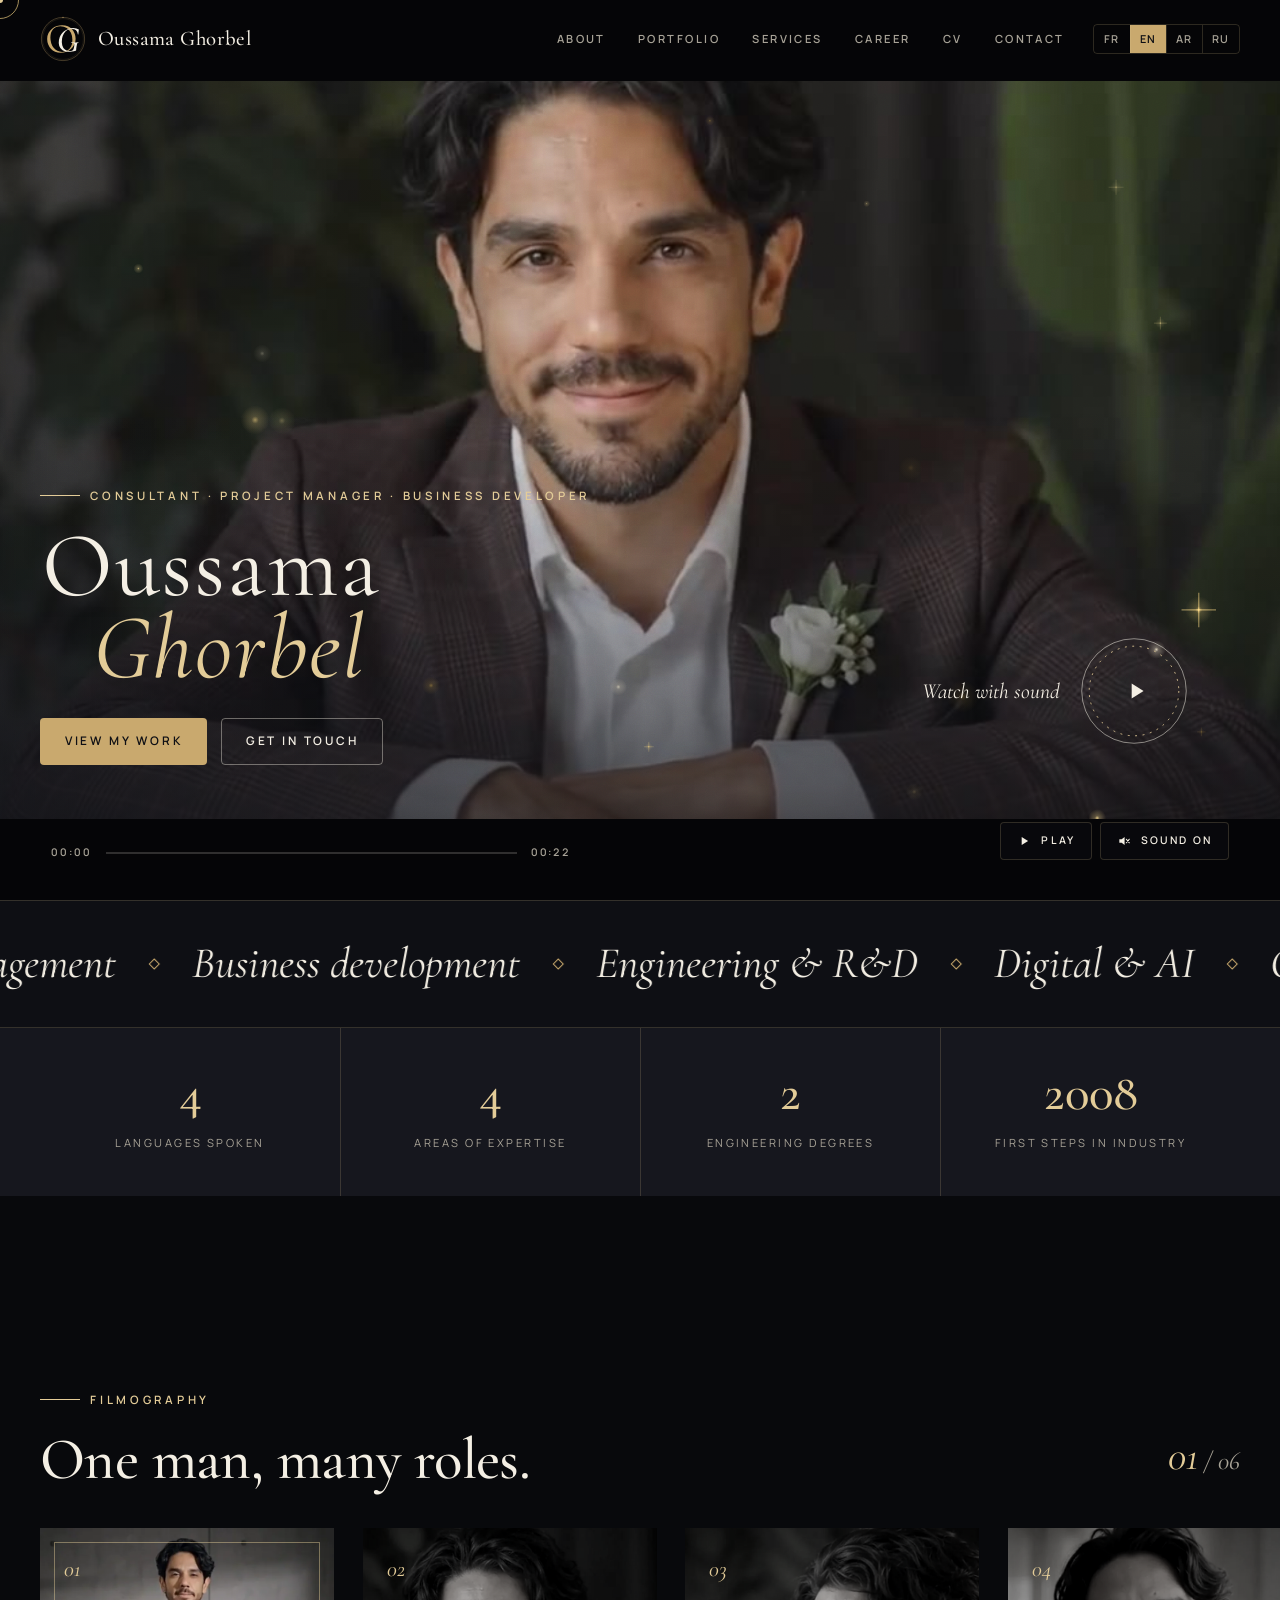
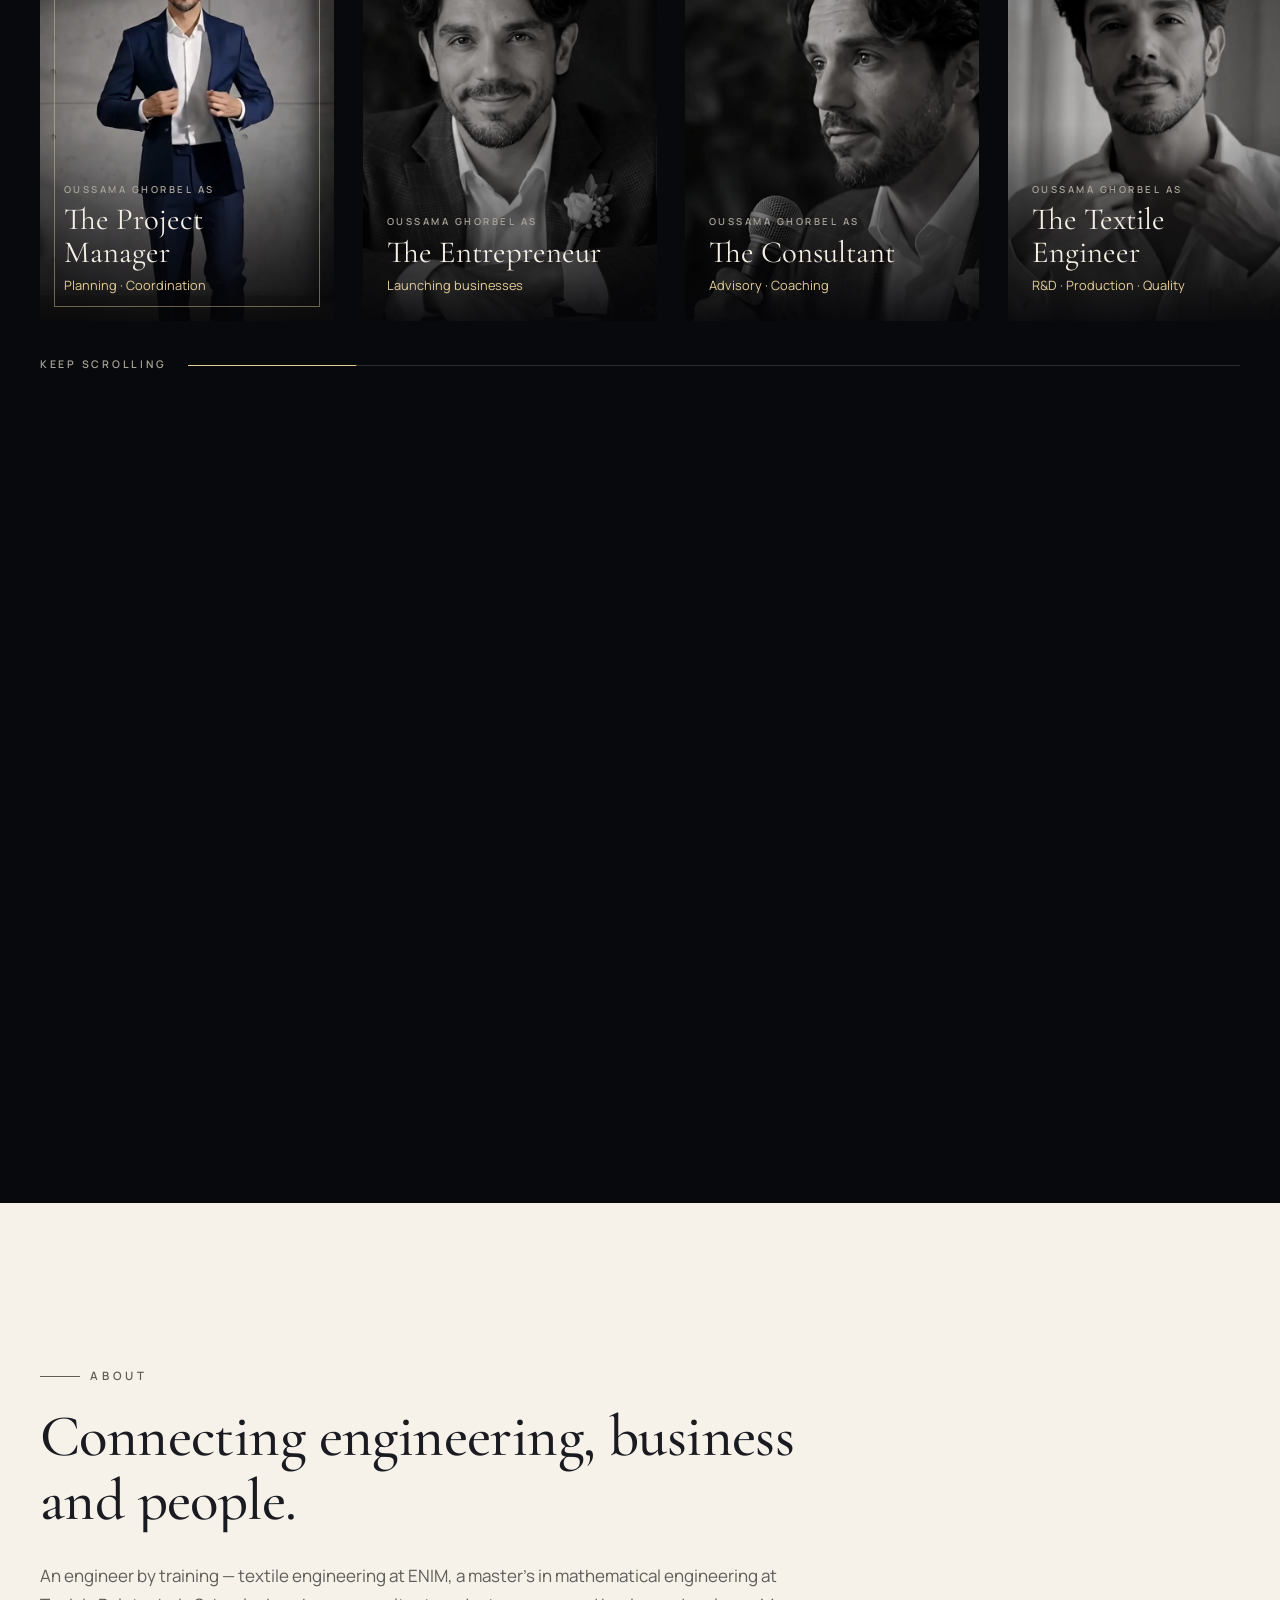
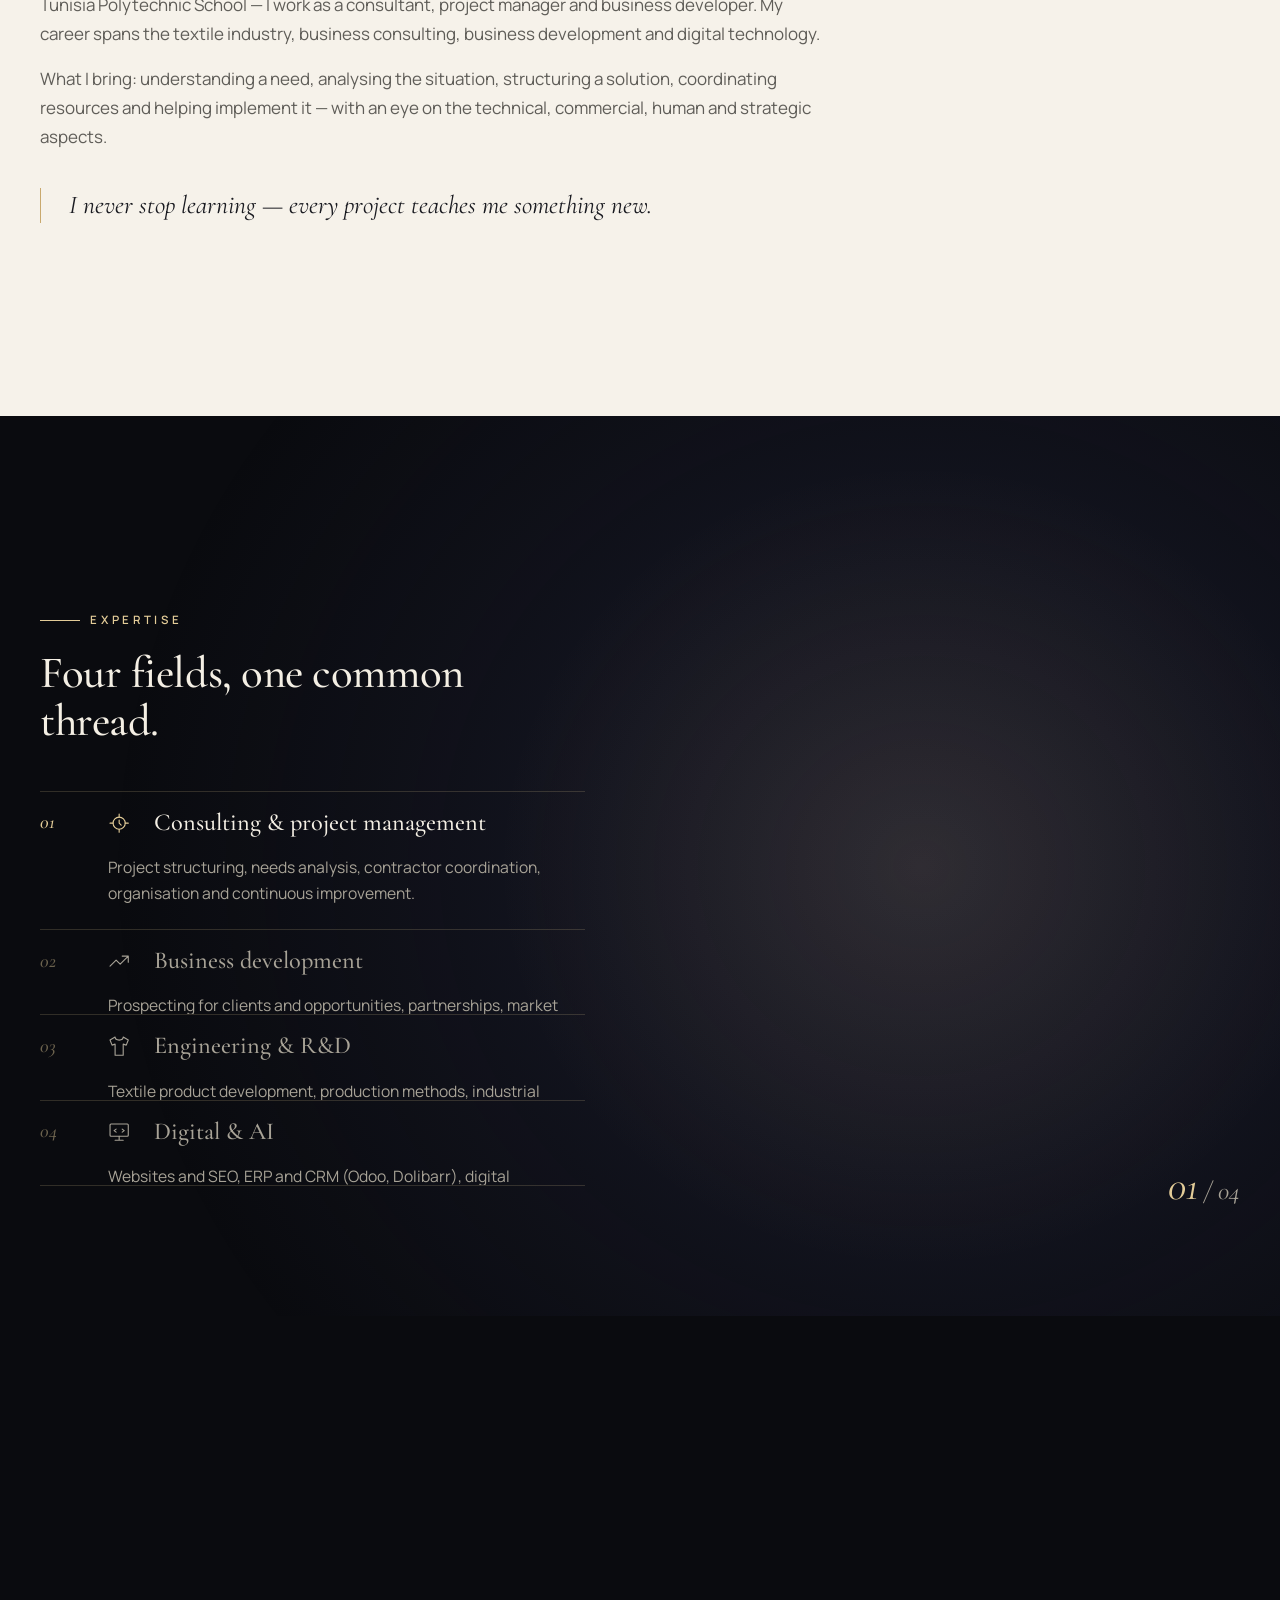
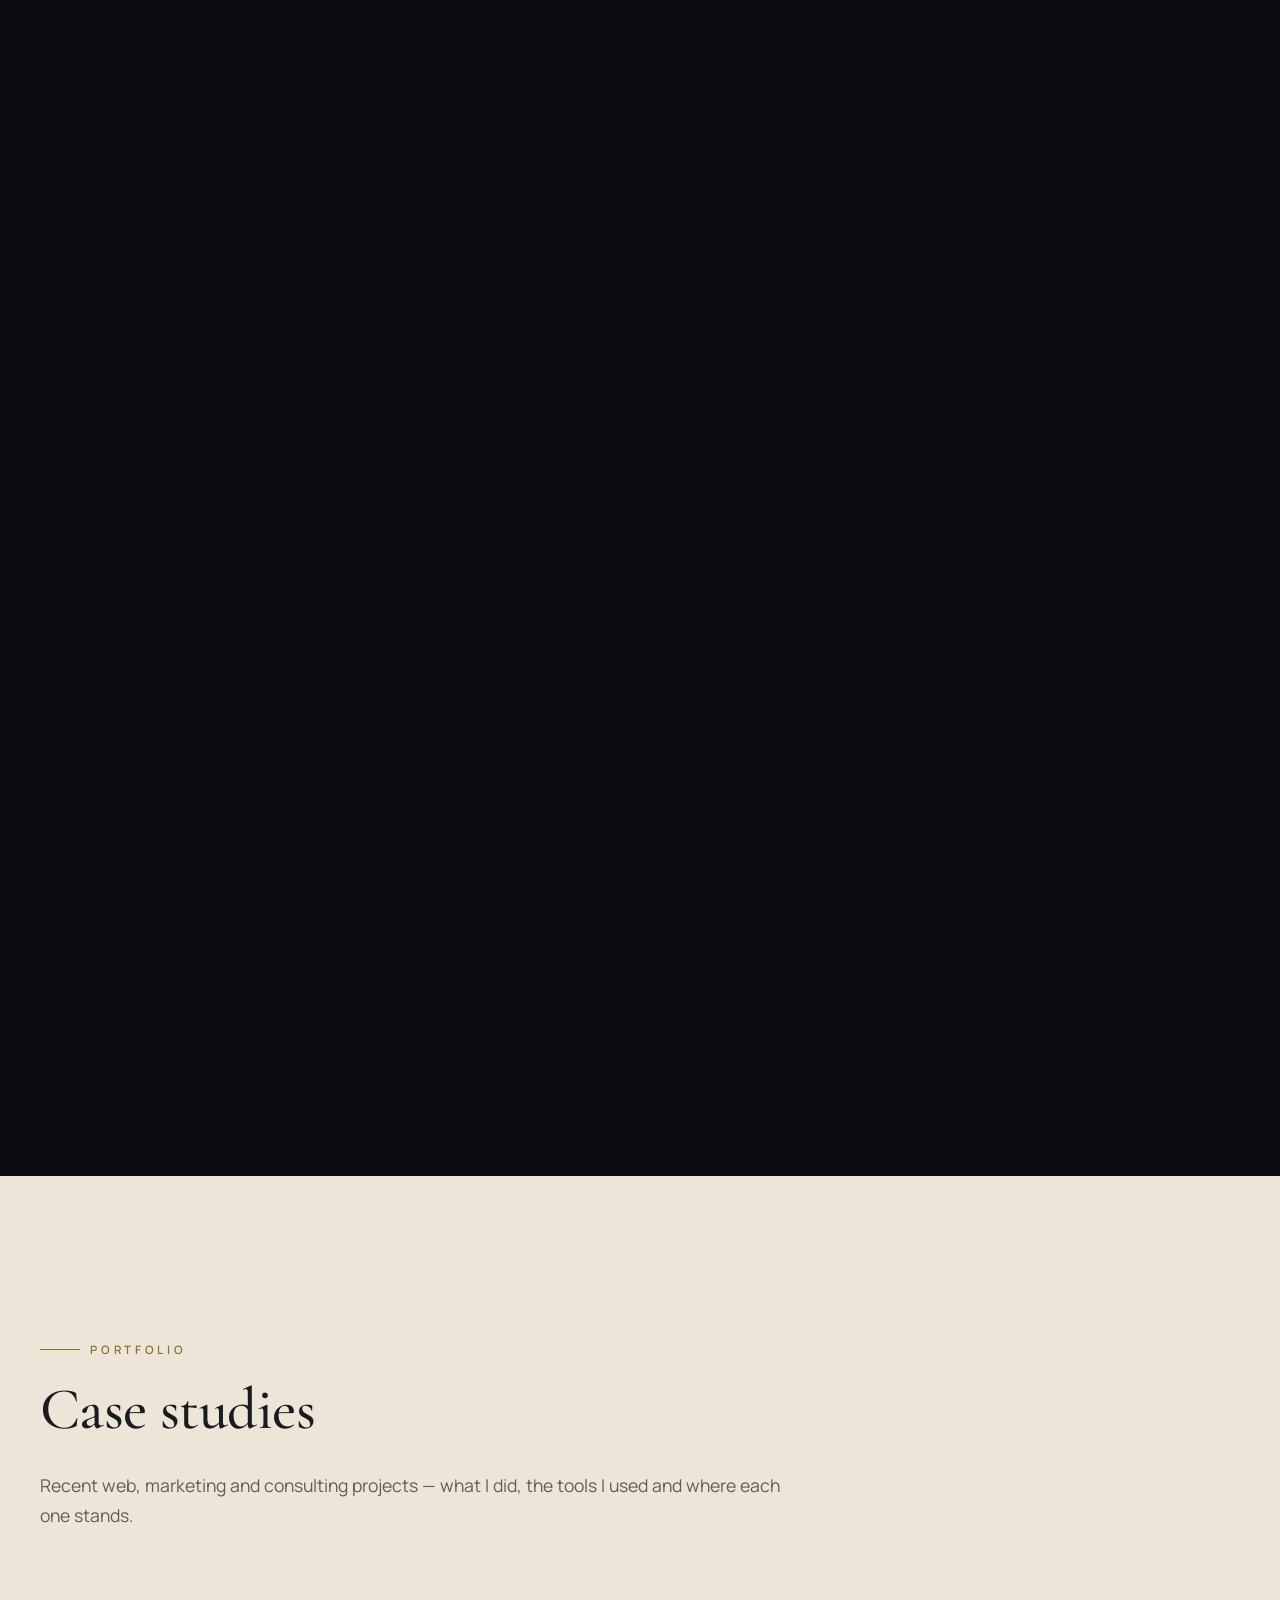
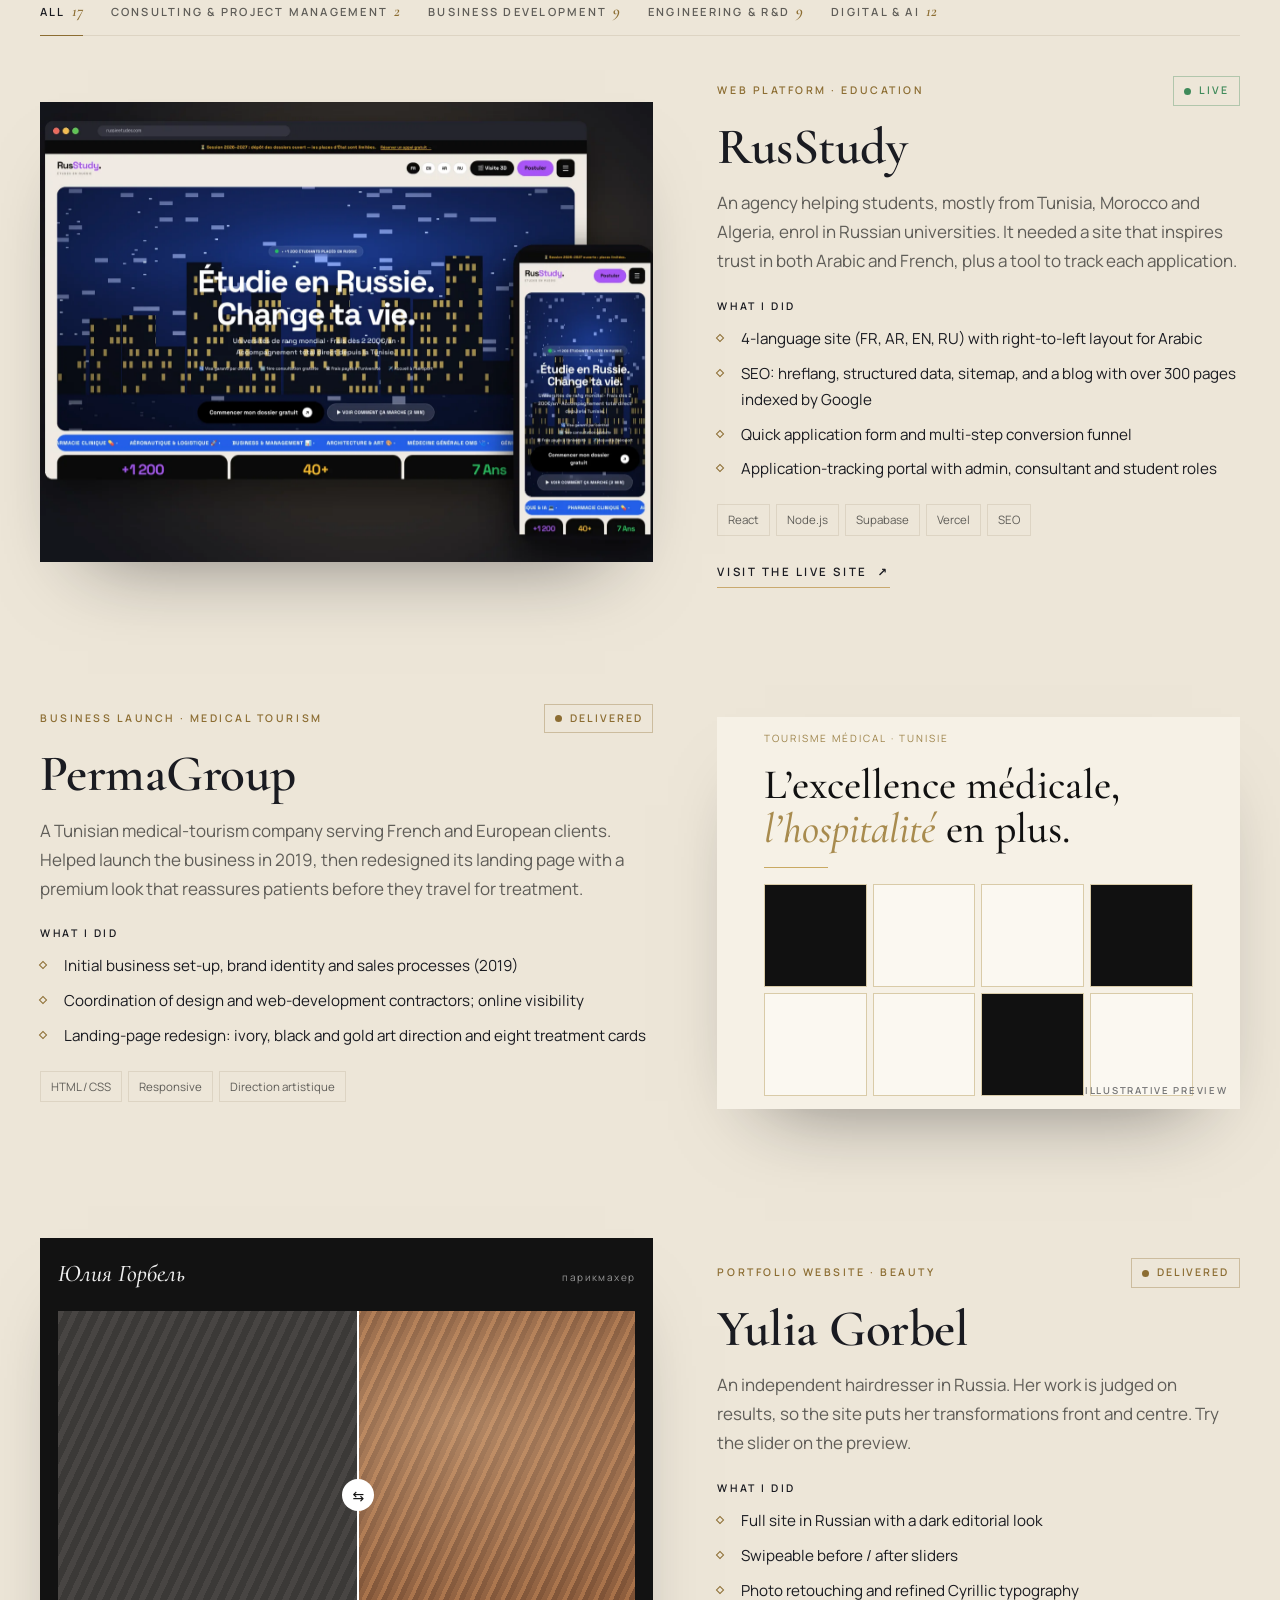
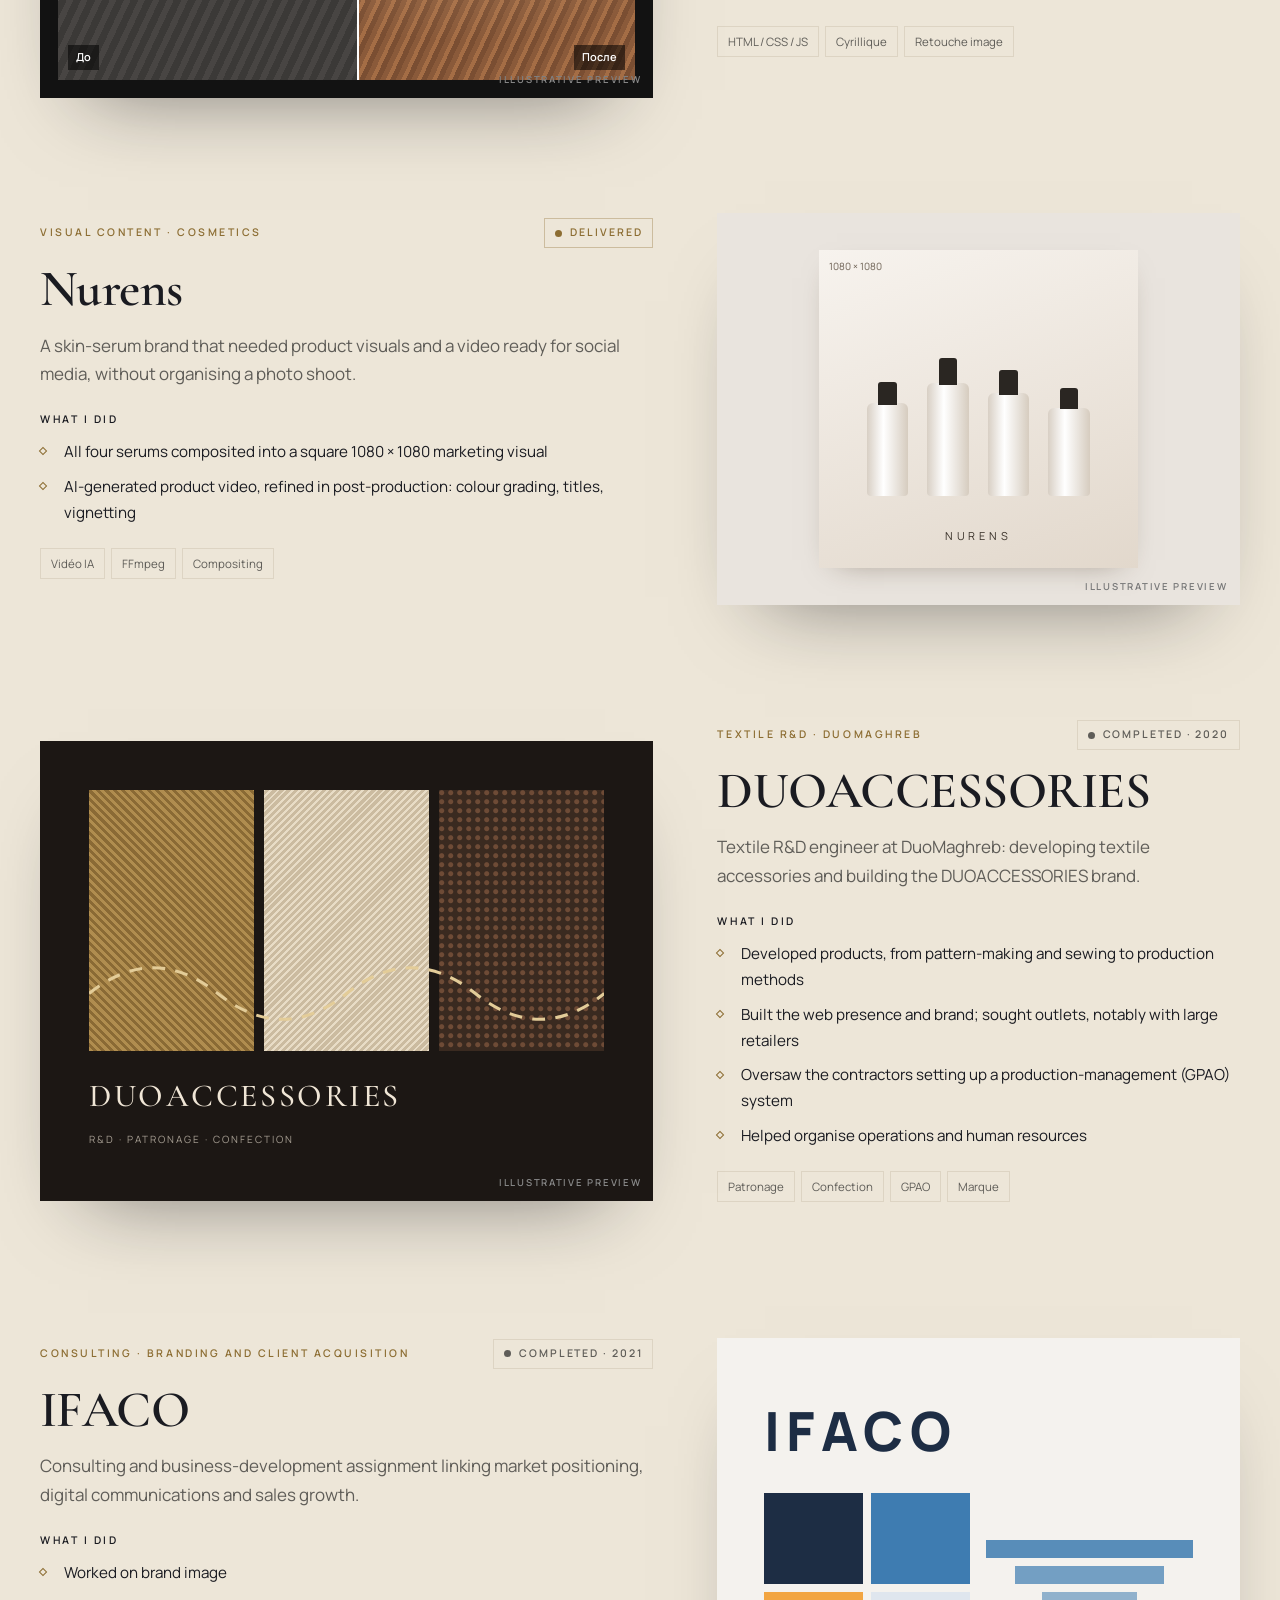
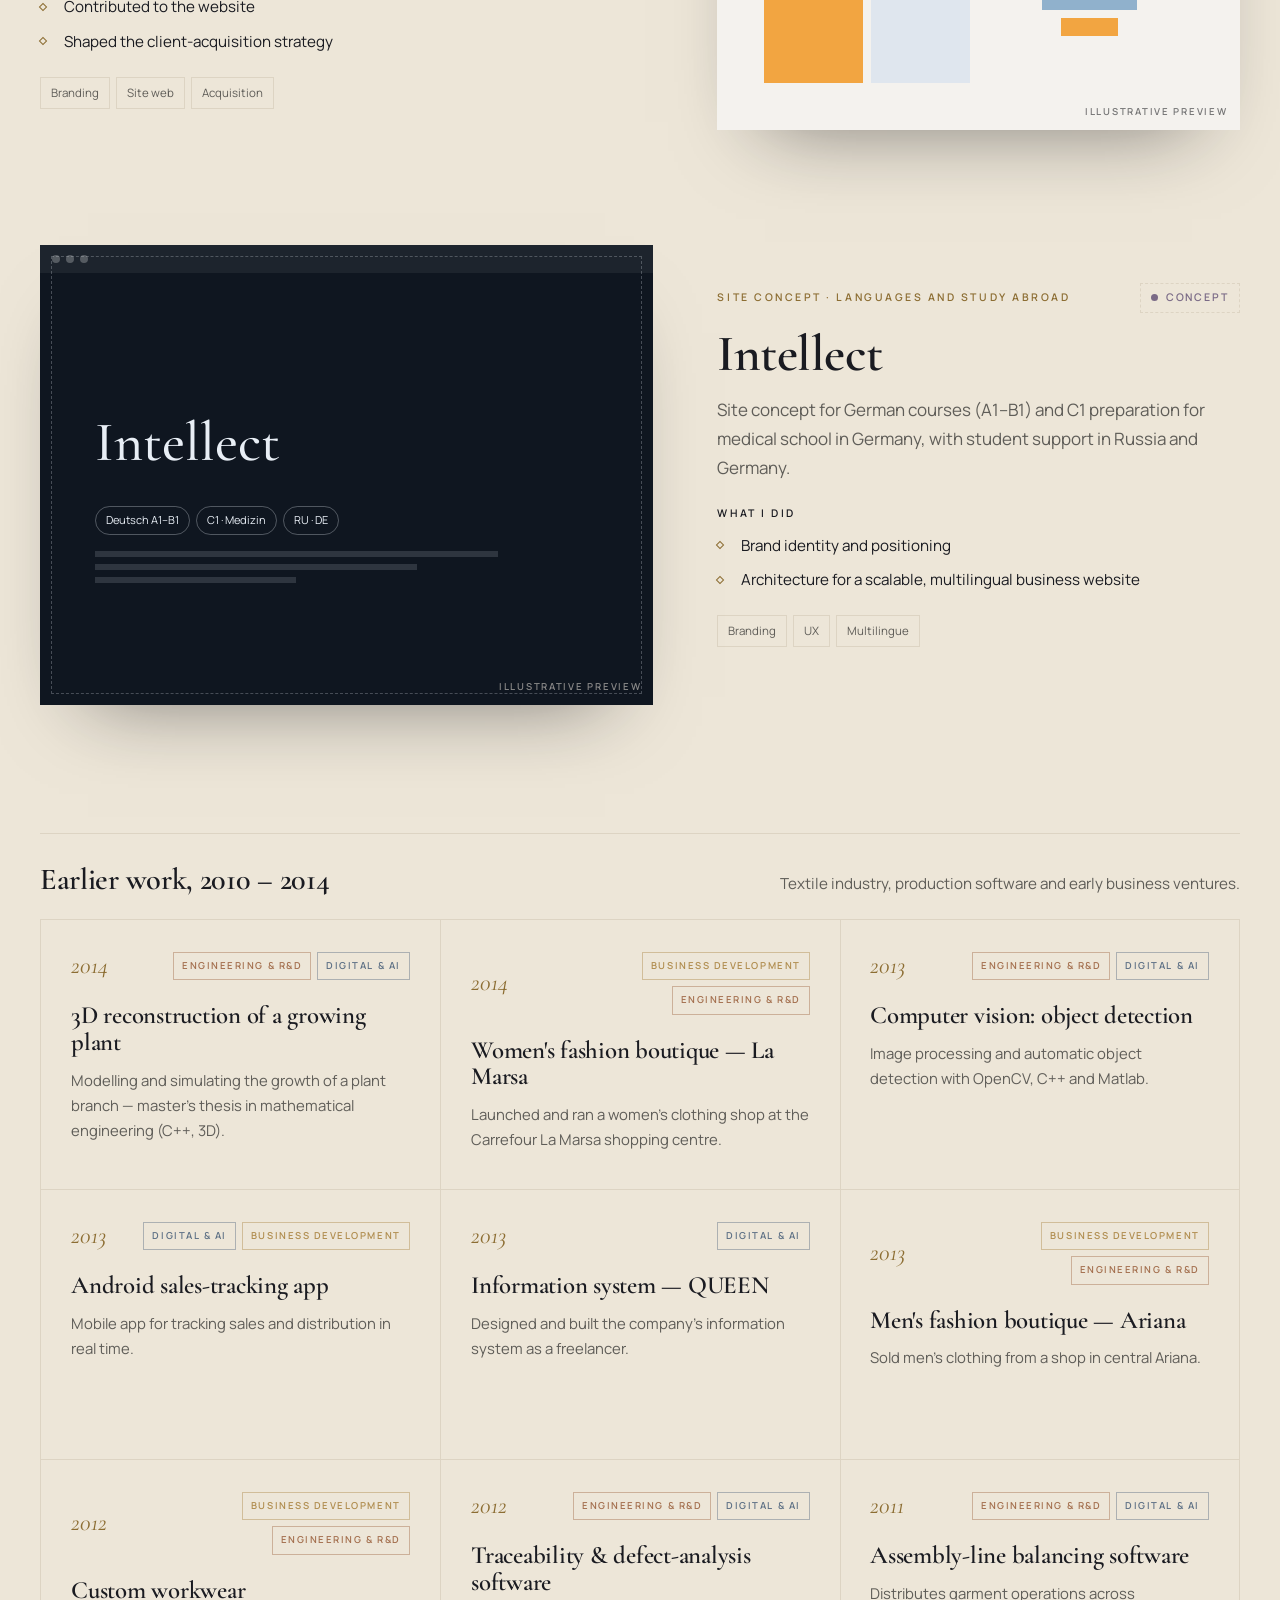
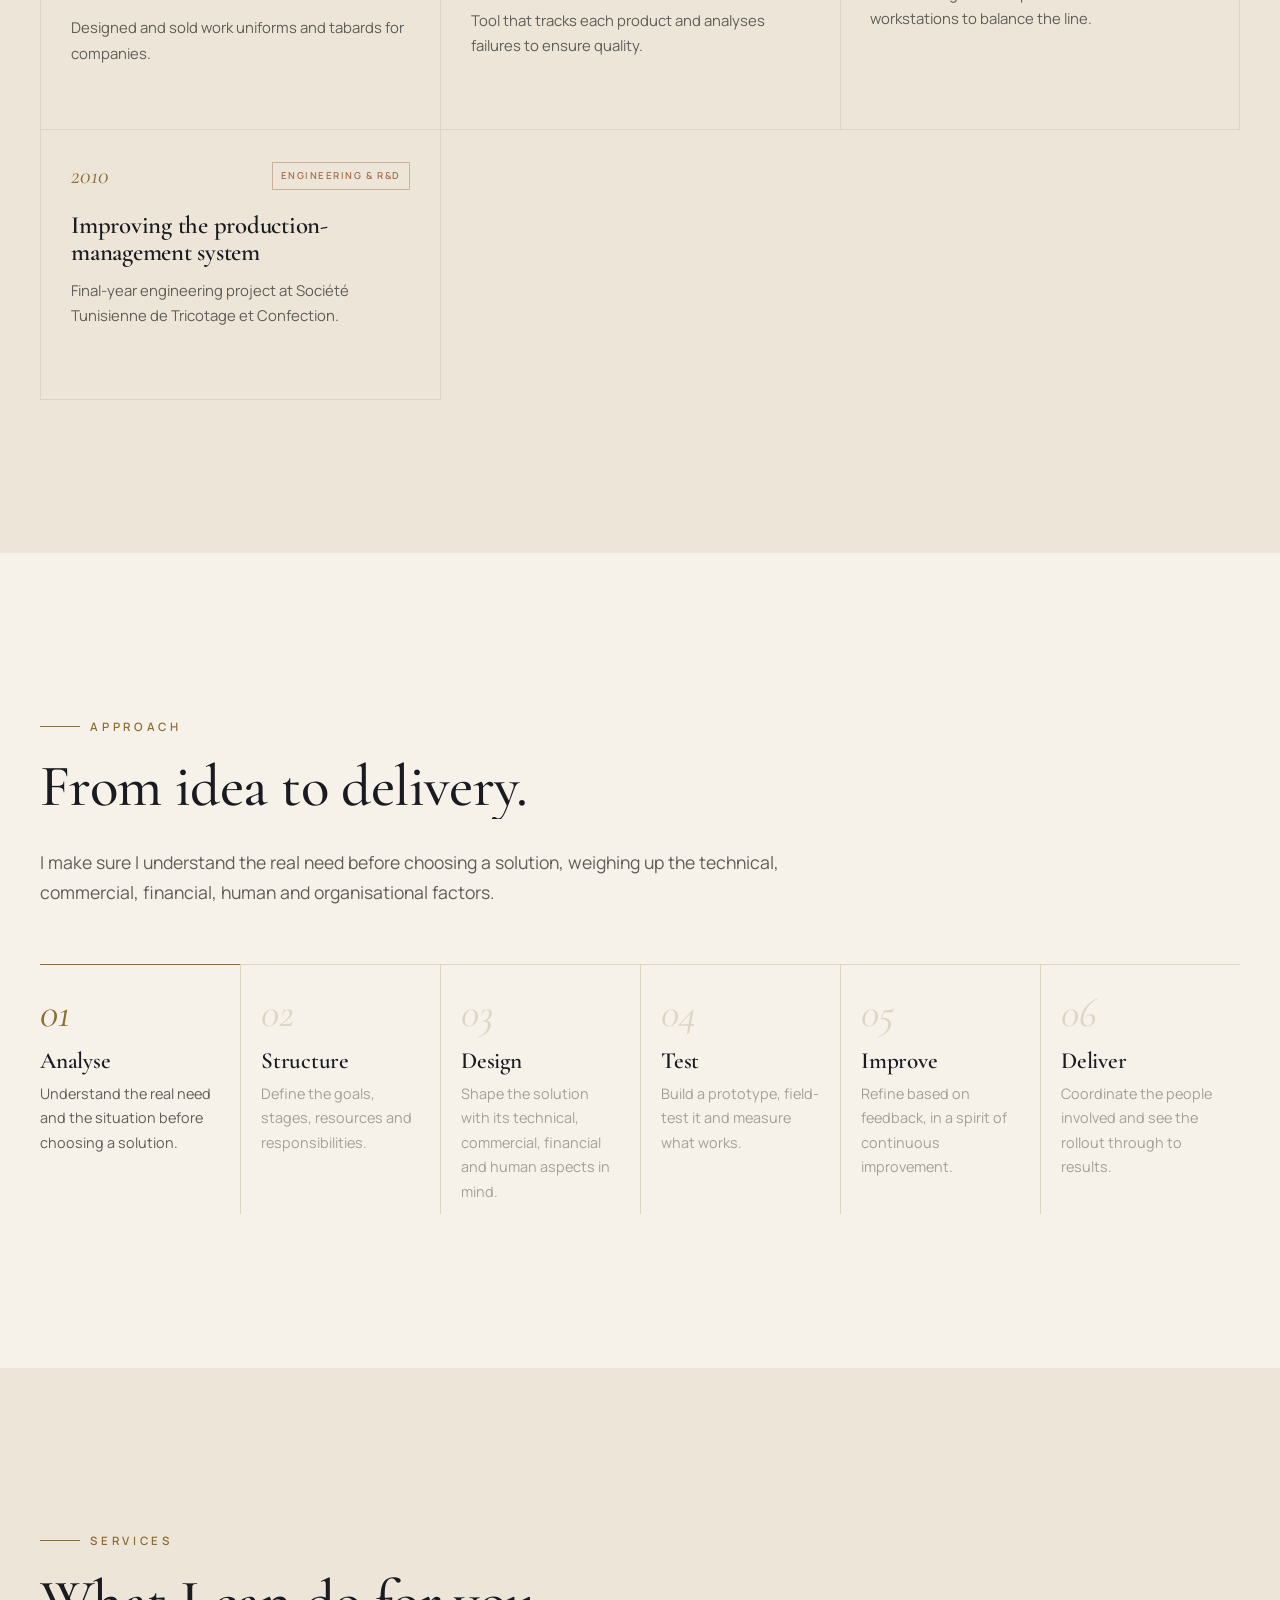
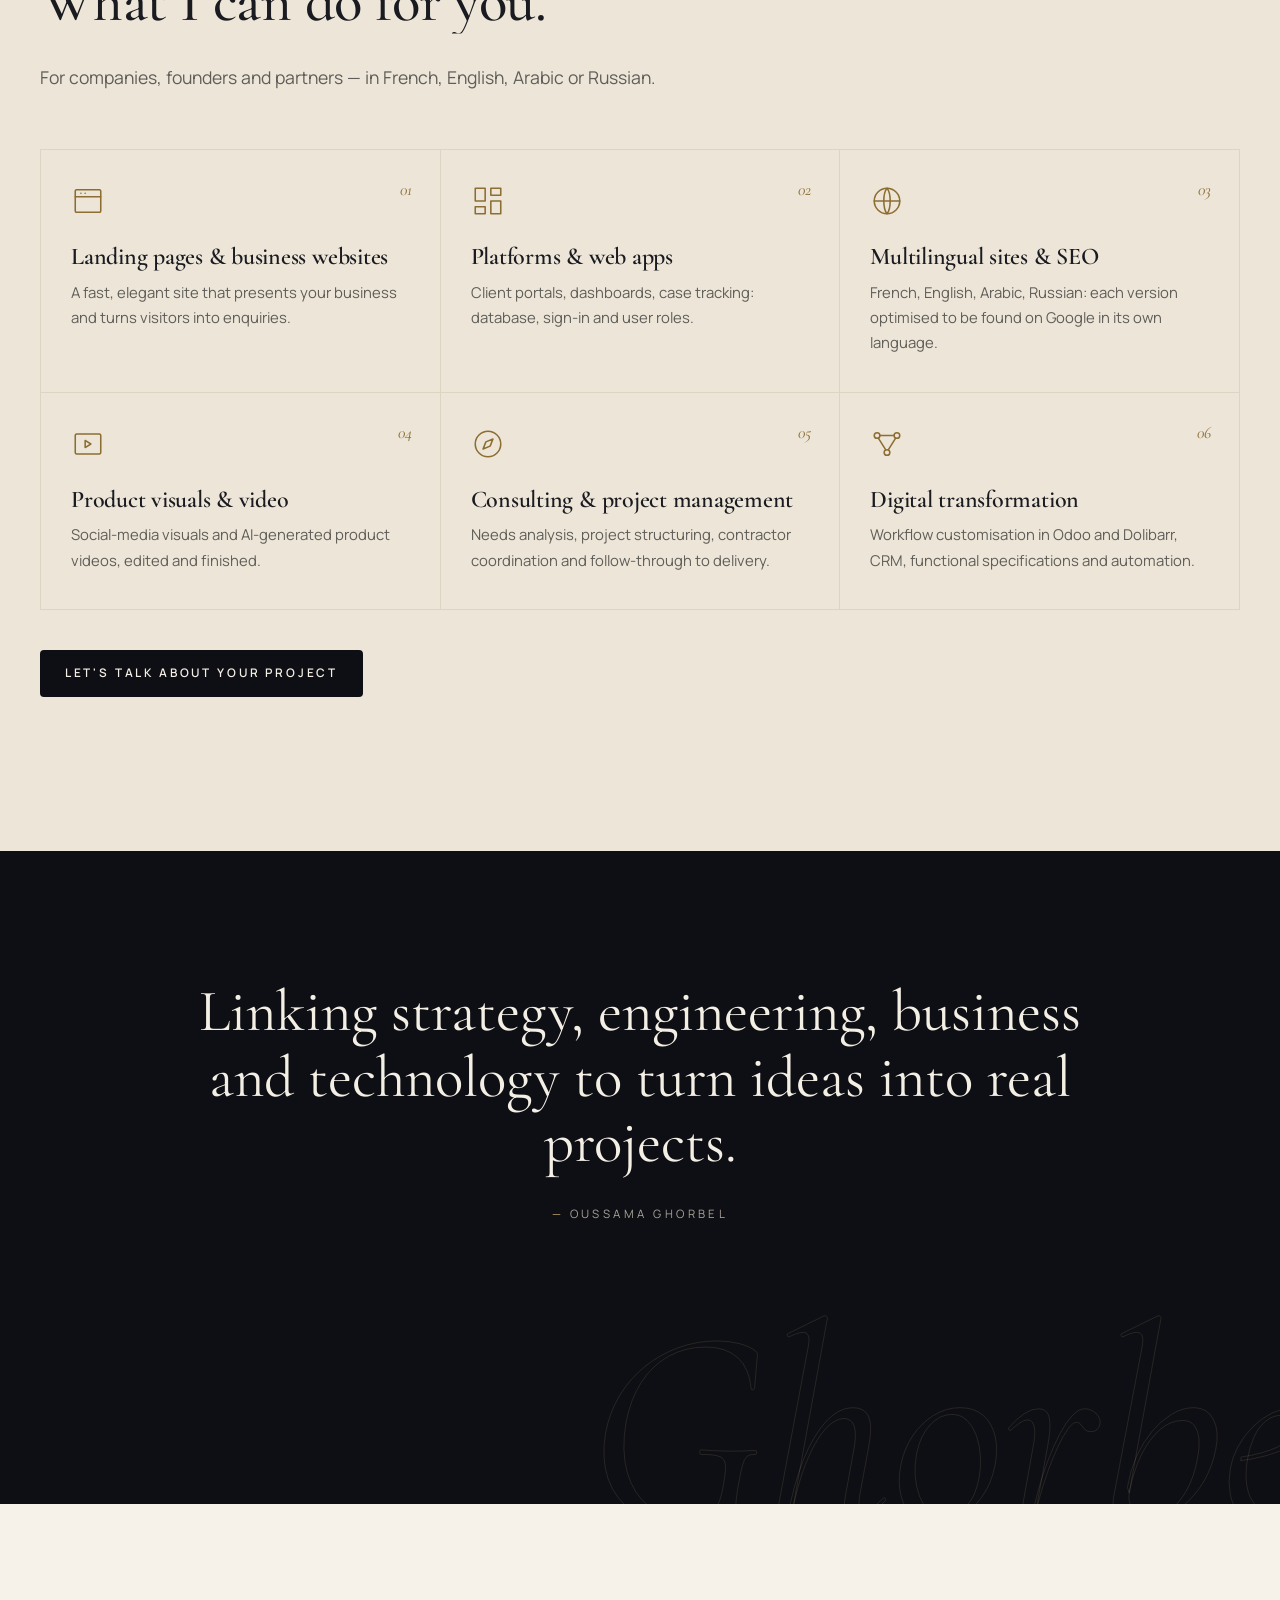
==== commit 0a8d999d: "Site : scènes 3D en particules et motion design - threads.js : sculptures de fils en WebGL (4 figure" ====
--- a/index.html
+++ b/index.html
@@ -165,35 +165,37 @@
           <p data-i18n="about.p2"></p>
           <blockquote data-i18n="about.quote">Je n'arrête jamais d'apprendre : chaque projet est une nouvelle école.</blockquote>
         </div>
-        <div class="domains">
-          <article class="domain reveal" data-domain="consulting">
-            <span class="domain__icon" aria-hidden="true">
-              <svg viewBox="0 0 24 24"><path d="M12 3v3M12 18v3M3 12h3M18 12h3"/><circle cx="12" cy="12" r="6"/><path d="M12 9v3l2 2"/></svg>
-            </span>
-            <h3 data-domain-label="consulting"></h3>
-            <p data-i18n="domain.consulting"></p>
-          </article>
-          <article class="domain reveal" data-domain="business">
-            <span class="domain__icon" aria-hidden="true">
-              <svg viewBox="0 0 24 24"><path d="M3 17l6-6 4 4 8-8M15 7h6v6"/></svg>
-            </span>
-            <h3 data-domain-label="business"></h3>
-            <p data-i18n="domain.business"></p>
-          </article>
-          <article class="domain reveal" data-domain="engineering">
-            <span class="domain__icon" aria-hidden="true">
-              <svg viewBox="0 0 24 24"><path d="M8 3l-5 3 2 5 3-1v11h8V10l3 1 2-5-5-3c0 2-1.5 3-4 3S8 5 8 3z"/></svg>
-            </span>
-            <h3 data-domain-label="engineering"></h3>
-            <p data-i18n="domain.engineering"></p>
-          </article>
-          <article class="domain reveal" data-domain="digital">
-            <span class="domain__icon" aria-hidden="true">
-              <svg viewBox="0 0 24 24"><rect x="3" y="4" width="18" height="12" rx="1"/><path d="M8 20h8M12 16v4M9 9l-2 1.5L9 12M15 9l2 1.5-2 1.5"/></svg>
-            </span>
-            <h3 data-domain-label="digital"></h3>
-            <p data-i18n="domain.digital"></p>
-          </article>
+      </div>
+    </section>
+
+    <!-- DOMAINES : sculpture de fils en 3D (assets/js/threads.js), une figure par domaine -->
+    <section class="fields" aria-labelledby="fieldsTitle">
+      <div class="fields__sticky">
+        <canvas class="fields__gl" id="fieldsGl" data-threads="sculpture" aria-hidden="true"></canvas>
+        <div class="wrap fields__inner">
+          <div class="fields__text">
+            <p class="kicker" data-i18n="fields.kicker">Expertise</p>
+            <h2 id="fieldsTitle" data-i18n="fields.title">Quatre domaines, un même fil conducteur.</h2>
+            <ol class="fields__list" id="fieldsList">
+            <li class="field is-active" data-domain="consulting">
+              <h3 class="field__title"><button type="button"><span class="field__num" aria-hidden="true">01</span><span class="field__icon" aria-hidden="true"><svg viewBox="0 0 24 24"><path d="M12 3v3M12 18v3M3 12h3M18 12h3"/><circle cx="12" cy="12" r="6"/><path d="M12 9v3l2 2"/></svg></span><span data-domain-label="consulting"></span></button></h3>
+              <div class="field__body"><p data-i18n="domain.consulting"></p></div>
+            </li>
+            <li class="field" data-domain="business">
+              <h3 class="field__title"><button type="button"><span class="field__num" aria-hidden="true">02</span><span class="field__icon" aria-hidden="true"><svg viewBox="0 0 24 24"><path d="M3 17l6-6 4 4 8-8M15 7h6v6"/></svg></span><span data-domain-label="business"></span></button></h3>
+              <div class="field__body"><p data-i18n="domain.business"></p></div>
+            </li>
+            <li class="field" data-domain="engineering">
+              <h3 class="field__title"><button type="button"><span class="field__num" aria-hidden="true">03</span><span class="field__icon" aria-hidden="true"><svg viewBox="0 0 24 24"><path d="M8 3l-5 3 2 5 3-1v11h8V10l3 1 2-5-5-3c0 2-1.5 3-4 3S8 5 8 3z"/></svg></span><span data-domain-label="engineering"></span></button></h3>
+              <div class="field__body"><p data-i18n="domain.engineering"></p></div>
+            </li>
+            <li class="field" data-domain="digital">
+              <h3 class="field__title"><button type="button"><span class="field__num" aria-hidden="true">04</span><span class="field__icon" aria-hidden="true"><svg viewBox="0 0 24 24"><rect x="3" y="4" width="18" height="12" rx="1"/><path d="M8 20h8M12 16v4M9 9l-2 1.5L9 12M15 9l2 1.5-2 1.5"/></svg></span><span data-domain-label="digital"></span></button></h3>
+              <div class="field__body"><p data-i18n="domain.digital"></p></div>
+            </li>
+            </ol>
+          </div>
+          <p class="fields__count" aria-hidden="true"><span id="fieldsIndex">01</span> / 04</p>
         </div>
       </div>
     </section>
@@ -243,6 +245,7 @@
 
     <!-- INTERLUDE -->
     <section class="interlude" aria-label="Citation">
+      <canvas class="interlude__gl" id="interludeGl" data-threads="field" aria-hidden="true"></canvas>
       <span class="interlude__big" aria-hidden="true">Ghorbel</span>
       <div class="wrap">
         <div class="interlude__quote reveal">
@@ -368,6 +371,7 @@
   <script src="assets/js/content.js" defer></script>
   <script src="assets/js/site.js" defer></script>
   <script src="assets/js/gl.js" defer></script>
+  <script src="assets/js/threads.js" defer></script>
   <script src="assets/js/distort.js" defer></script>
   <script src="assets/js/sparkles.js" defer></script>
   <script src="assets/js/video.js" defer></script>
--- a/assets/css/site.css
+++ b/assets/css/site.css
@@ -300,24 +300,54 @@
 }
 html[dir="rtl"] .about blockquote { padding: 0 28px 0 0; }
 html[lang="ar"] .about blockquote { font-family: var(--serif-ar); font-style: normal; }
-.domains { grid-column: 1 / -1; display: grid; grid-template-columns: repeat(4, 1fr); border-top: 1px solid var(--line); margin-top: 72px; }
-.domain {
-  --c: var(--biz); position: relative; padding: 36px 28px 8px 0;
-  border-inline-end: 1px solid var(--line);
-}
-.domain + .domain { padding-inline-start: 28px; }
-.domain:last-child { border-inline-end: 0; }
-.domain[data-domain="consulting"] { --c: var(--res); }
-.domain[data-domain="engineering"] { --c: var(--tex); }
-.domain[data-domain="digital"] { --c: var(--it); }
-.domain__icon { display: block; width: 34px; height: 34px; margin-bottom: 22px; color: var(--c); }
-.domain__icon svg { width: 100%; height: 100%; fill: none; stroke: currentColor; stroke-width: 1.1; stroke-linecap: round; stroke-linejoin: round; }
-.domain h3 { margin-bottom: 10px; }
-.domain p { color: var(--muted); font-size: .94rem; margin: 0; }
+
+/* ---------- Domaines : scène 3D (canvas data-threads="sculpture", assets/js/threads.js) ----------
+   Sans animation : bloc statique, les quatre textes visibles.
+   Avec animation (.has-motion) : la scène reste à l'écran pendant que le scroll passe d'un domaine au suivant. */
+.fields { position: relative; background: #0a0b0f; color: var(--on-dark); }
+.fields__sticky { position: relative; overflow: hidden; isolation: isolate; min-height: 100vh; min-height: 100svh; display: grid; align-items: center; padding: 110px 0 56px; }
+.fields__sticky::before {
+  content: ""; position: absolute; inset: 0; z-index: -2; pointer-events: none;
+  background:
+    radial-gradient(46% 62% at 72% 50%, rgba(201, 169, 110, .13), transparent 72%),
+    radial-gradient(90% 120% at 72% 50%, rgba(40, 42, 70, .5), transparent 70%);
+}
+html[dir="rtl"] .fields__sticky::before { transform: scaleX(-1); }
+.fields__gl { position: absolute; inset: 0; width: 100%; height: 100%; z-index: -1; pointer-events: none; opacity: 0; transition: opacity 1.4s; --cx: .44; --cy: 0; --rx: .4; --ry: .57; }
+.fields__gl.is-ready { opacity: 1; }
+.fields__inner { position: relative; display: grid; grid-template-columns: minmax(0, 5fr) minmax(0, 6fr); align-items: center; }
+.fields .kicker { color: var(--gold-2); }
+.fields h2 { font-size: clamp(2rem, 3.5vw, 3.2rem); margin-bottom: 1em; max-width: 13em; }
+.fields__list { list-style: none; margin: 0; padding: 0; border-bottom: 1px solid var(--hair-dark); }
+.field { --f: 1; position: relative; border-top: 1px solid var(--hair-dark); }
+.field::before { content: ""; position: absolute; inset: -1px 0 auto 0; height: 1px; background: var(--gold-2); transform-origin: left; transform: scaleX(0); transition: transform .5s var(--ease); }
+html[dir="rtl"] .field::before { transform-origin: right; }
+.field.is-active::before { transform: scaleX(var(--f)); transition: none; }
+.field__title { margin: 0; font-size: clamp(1.35rem, 1.9vw, 1.75rem); font-weight: 500; }
+.field__title button {
+  display: grid; grid-template-columns: 2.4em 1.6em 1fr; align-items: center; gap: 0 .35em; width: 100%; padding: 18px 0;
+  background: none; border: 0; color: var(--on-dark-muted); font: inherit; text-align: start; cursor: pointer; transition: color .5s var(--ease);
+}
+.field__title button:hover, .field.is-active .field__title button { color: var(--on-dark); }
+.field__num { font-style: italic; font-size: .8em; color: rgba(227, 204, 152, .45); transition: color .5s; }
+.field.is-active .field__num { color: var(--gold-2); }
+.field__icon { width: 1em; height: 1em; opacity: .5; transition: opacity .5s, color .5s; }
+.field.is-active .field__icon { opacity: 1; color: var(--gold-2); }
+.field__icon svg { display: block; width: 100%; height: 100%; fill: none; stroke: currentColor; stroke-width: 1.1; stroke-linecap: round; stroke-linejoin: round; }
+.field__body { display: grid; grid-template-rows: 1fr; }
+.field__body p { overflow: hidden; min-height: 0; margin: 0; padding: 0 0 22px; padding-inline-start: 4.35em; max-width: 34em; color: var(--on-dark-muted); font-size: .98rem; }
+.fields__count { position: absolute; inset-inline-end: 0; bottom: -4vh; margin: 0; font-family: var(--serif); font-style: italic; font-size: 1.6rem; color: var(--on-dark-muted); direction: ltr; display: none; }
+.fields__count span { color: var(--gold-2); font-size: 2.6rem; }
+html[dir="rtl"] .fields__count { inset-inline-end: auto; inset-inline-start: 0; }
+.has-motion .fields { height: 440vh; }
+.has-motion .fields__sticky { position: sticky; top: 0; height: 100vh; height: 100svh; min-height: 0; }
+.has-motion .fields__count { display: block; }
+.has-motion .field__body { grid-template-rows: 0fr; opacity: 0; transition: grid-template-rows .9s var(--ease), opacity .5s; }
+.has-motion .field.is-active .field__body { grid-template-rows: 1fr; opacity: 1; transition: grid-template-rows .9s var(--ease), opacity .9s .15s; }
 
 /* ---------- Interlude ---------- */
 .interlude { position: relative; overflow: hidden; background: var(--ink); color: var(--on-dark); padding: clamp(80px, 10vw, 140px) 0 0; }
-.interlude__quote { padding-bottom: clamp(90px, 12vw, 160px); max-width: 980px; margin-inline: auto; text-align: center; }
+.interlude__quote { padding-bottom: clamp(150px, 21vw, 300px); max-width: 980px; margin-inline: auto; text-align: center; }
 .interlude .ornament { justify-content: center; }
 .interlude__quote blockquote { margin: 0; font-family: var(--serif); font-size: clamp(2.2rem, 4.6vw, 4.2rem); line-height: 1.12; font-weight: 400; }
 html[lang="ar"] .interlude__quote blockquote { font-family: var(--serif-ar); line-height: 1.5; }
@@ -329,6 +359,12 @@
   color: transparent; -webkit-text-stroke: 1px rgba(227, 204, 152, .12);
 }
 .interlude .wrap { position: relative; z-index: 1; }
+/* Nappe de fils en 3D derrière la citation (canvas data-threads="field") */
+.interlude__gl {
+  position: absolute; inset: 0; width: 100%; height: 100%; z-index: 0; pointer-events: none; opacity: 0; transition: opacity 1.6s; --cy: -.52;
+  -webkit-mask-image: linear-gradient(to bottom, transparent 38%, #000 82%); mask-image: linear-gradient(to bottom, transparent 38%, #000 82%);
+}
+.interlude__gl.is-ready { opacity: 1; }
 
 /* ---------- Portfolio ---------- */
 .filters { display: flex; flex-wrap: wrap; margin-bottom: 40px; border-bottom: 1px solid var(--line); }
@@ -604,6 +640,16 @@
 /* ---------- Responsive ---------- */
 @media (max-width: 980px) {
   .about, .journey, .languages { grid-template-columns: 1fr; }
+  /* Scène des domaines : la figure en haut, le texte en bas */
+  .fields__gl { --cx: 0; --cy: .37; --rx: .68; --ry: .3; }
+  .fields__sticky { align-items: end; padding: 96px 0 28px; }
+  .fields__sticky::before { background: radial-gradient(80% 42% at 50% 34%, rgba(201, 169, 110, .13), transparent 72%), radial-gradient(140% 70% at 50% 34%, rgba(40, 42, 70, .5), transparent 70%); }
+  .fields__inner { grid-template-columns: 1fr; }
+  .fields h2 { position: absolute; inset: auto 0 100% 0; margin: 0; font-size: 1.7rem; max-width: none; display: none; }
+  .fields .kicker { margin-bottom: .8rem; }
+  .field__title button { padding: 13px 0; }
+  .field__body p { padding-bottom: 16px; font-size: .92rem; }
+  .fields__count { display: none !important; }
   .case, .case--alt { grid-template-columns: 1fr; }
   .case--alt .case__media { order: 0; }
   .services, .vision__list { grid-template-columns: 1fr 1fr; }
@@ -614,11 +660,8 @@
   .step:nth-child(4) { padding-inline-start: 0; border-inline-start: 0; }
   .step:nth-child(n+4) { border-top: 1px solid var(--line); }
   .step__text { opacity: 1; }
-    .domains { grid-template-columns: 1fr 1fr; }
-  .domain:nth-child(2) { border-inline-end: 0; }
-  .domain:nth-child(3) { padding-inline-start: 0; }
-  .domain:nth-child(n+3) { border-top: 1px solid var(--line); }
-  .interlude__quote, .contact__body { padding-bottom: 32px; }
+  .contact__body { padding-bottom: 32px; }
+  .interlude__quote { padding-bottom: 120px; }
 }
 @media (max-width: 860px) {
   .burger { display: block; }
@@ -657,9 +700,6 @@
   .stats__grid { grid-template-columns: 1fr 1fr; }
   .stat:nth-child(3) { border-inline-start: 0; }
   .stat:nth-child(n+3) { border-top: 1px solid var(--hair-dark); }
-  .domains { grid-template-columns: 1fr; }
-  .domain, .domain + .domain { padding: 28px 0 20px; border-inline-end: 0; border-top: 1px solid var(--line); }
-  .domain:first-child { border-top: 0; }
   .projects { grid-template-columns: 1fr; }
   .skill, .skill + .skill { padding-inline: 0; border-inline-start: 0; }
   .languages { padding: 28px 22px; }
--- a/assets/css/motion.css
+++ b/assets/css/motion.css
@@ -38,13 +38,28 @@
 .has-motion .projects { perspective: 1400px; }
 .has-motion .project { transform-style: preserve-3d; will-change: transform; }
 
-.project::after, .domain::after {
+.project::after {
   content: ""; position: absolute; inset: 0; border-radius: inherit; pointer-events: none; opacity: 0;
   background: radial-gradient(420px circle at var(--mx, 50%) var(--my, 50%), rgba(230, 199, 124, .16), transparent 45%);
   transition: opacity .4s;
 }
-.domain { position: relative; }
-.project:hover::after, .domain:hover::after { opacity: 1; }
+.project:hover::after { opacity: 1; }
+
+/* ---------- Rôles : bande en 3D (motion.js) ---------- */
+@media (min-width: 701px) {
+  .has-motion .roles__viewport { perspective: 1500px; }
+  .has-motion .roles__track { transform-style: preserve-3d; }
+  .has-motion .role { will-change: transform; backface-visibility: hidden; }
+}
+
+/* ---------- Études de cas : cadre incliné, reflet, image qui glisse ---------- */
+.has-motion .case__media > img { transition: none; will-change: transform; }
+.has-motion .case__media { will-change: transform; }
+.case__media::after {
+  content: ""; position: absolute; inset: 0; z-index: 2; pointer-events: none; opacity: 0; transition: opacity .5s;
+  background: radial-gradient(520px circle at var(--mx, 50%) var(--my, 50%), rgba(255, 244, 214, .2), transparent 50%);
+}
+.case__media.has-tilt:hover::after { opacity: 1; }
 
 /* ---------- Galerie : l'image bouge dans son cadre ---------- */
 .gallery button { isolation: isolate; }
